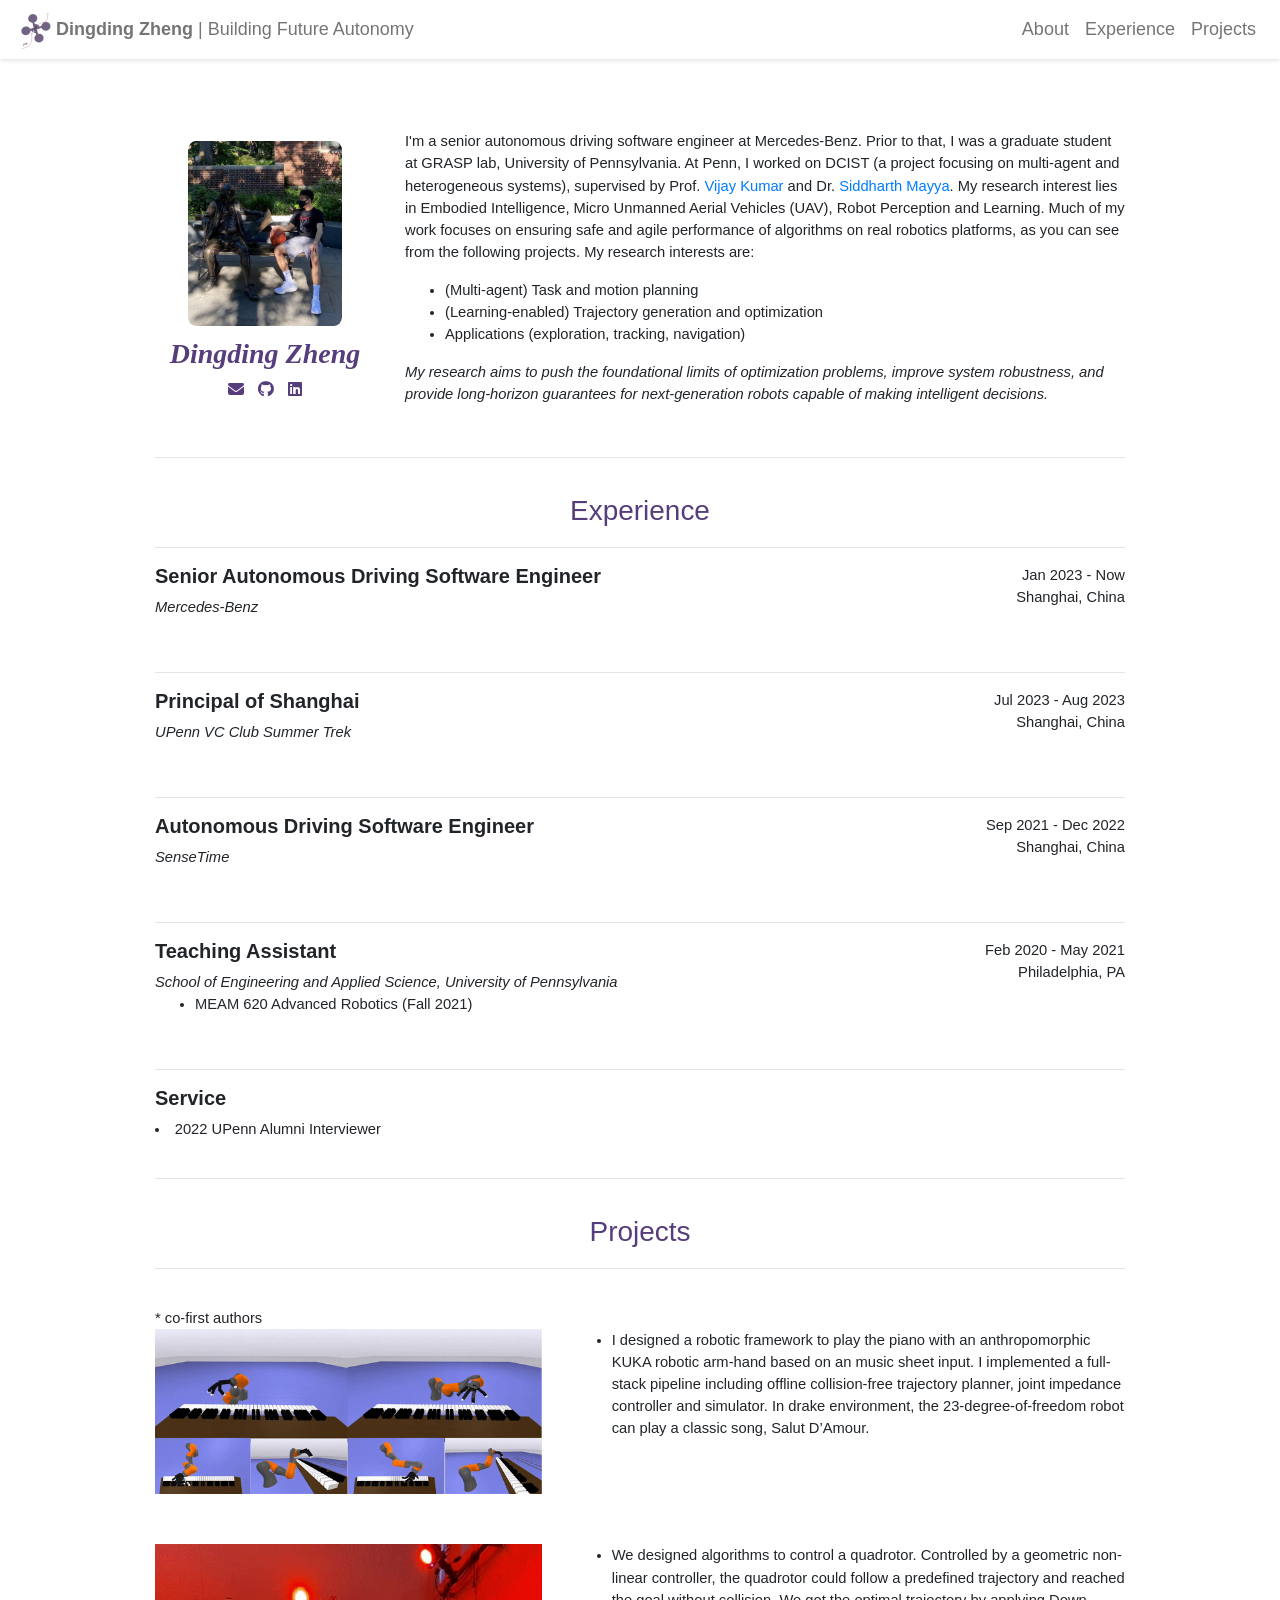
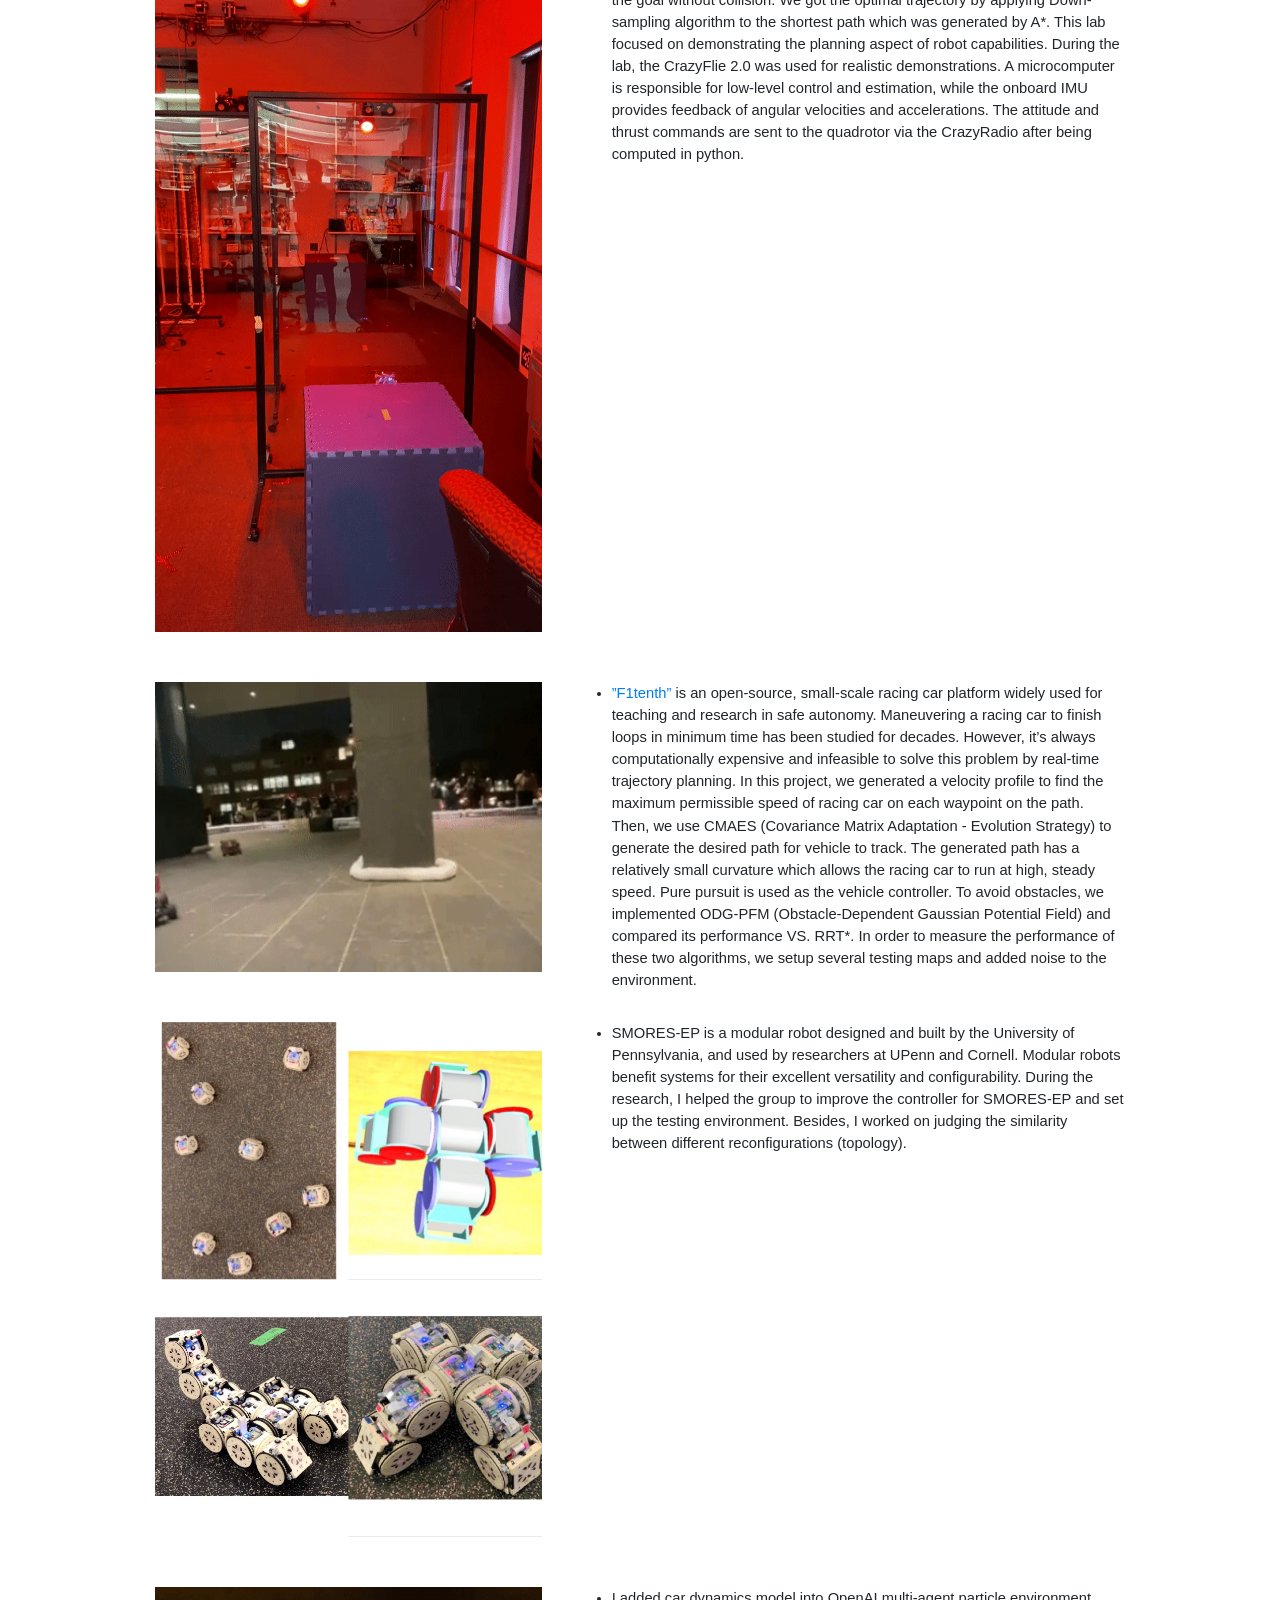
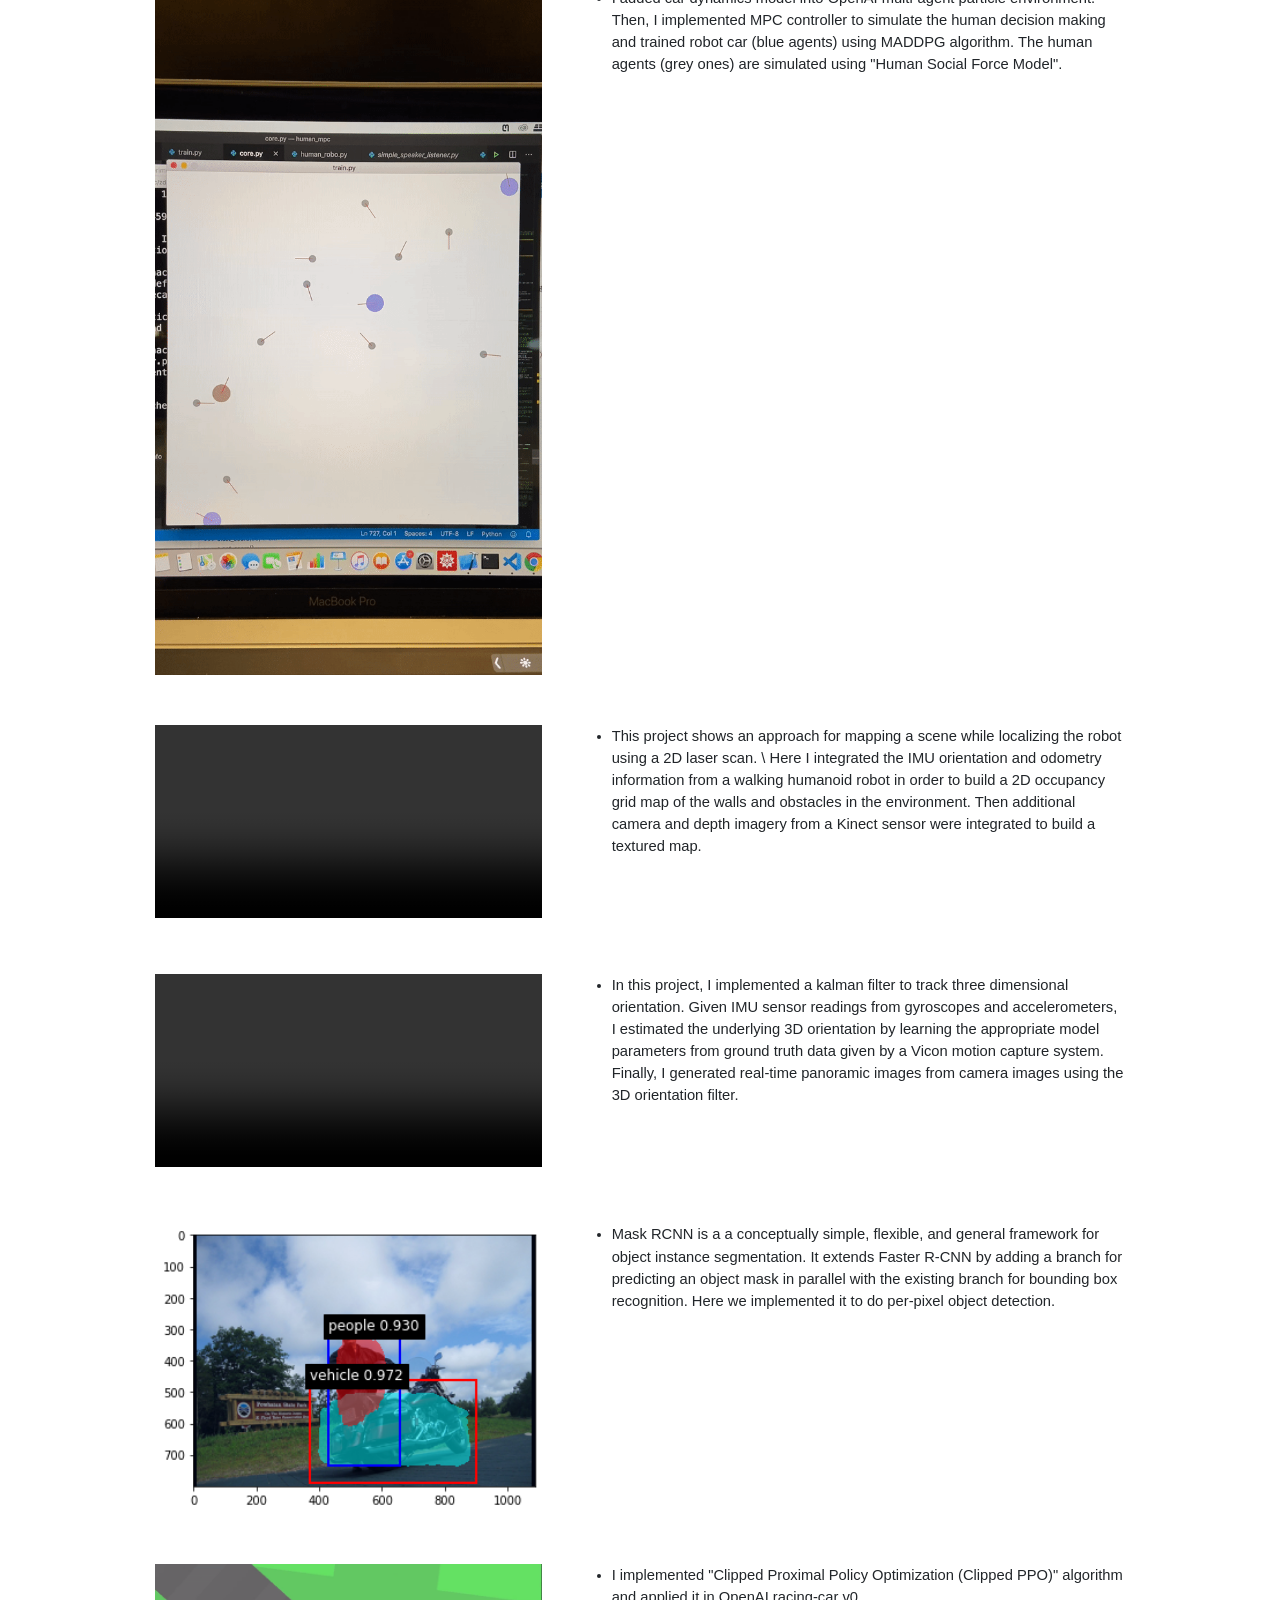
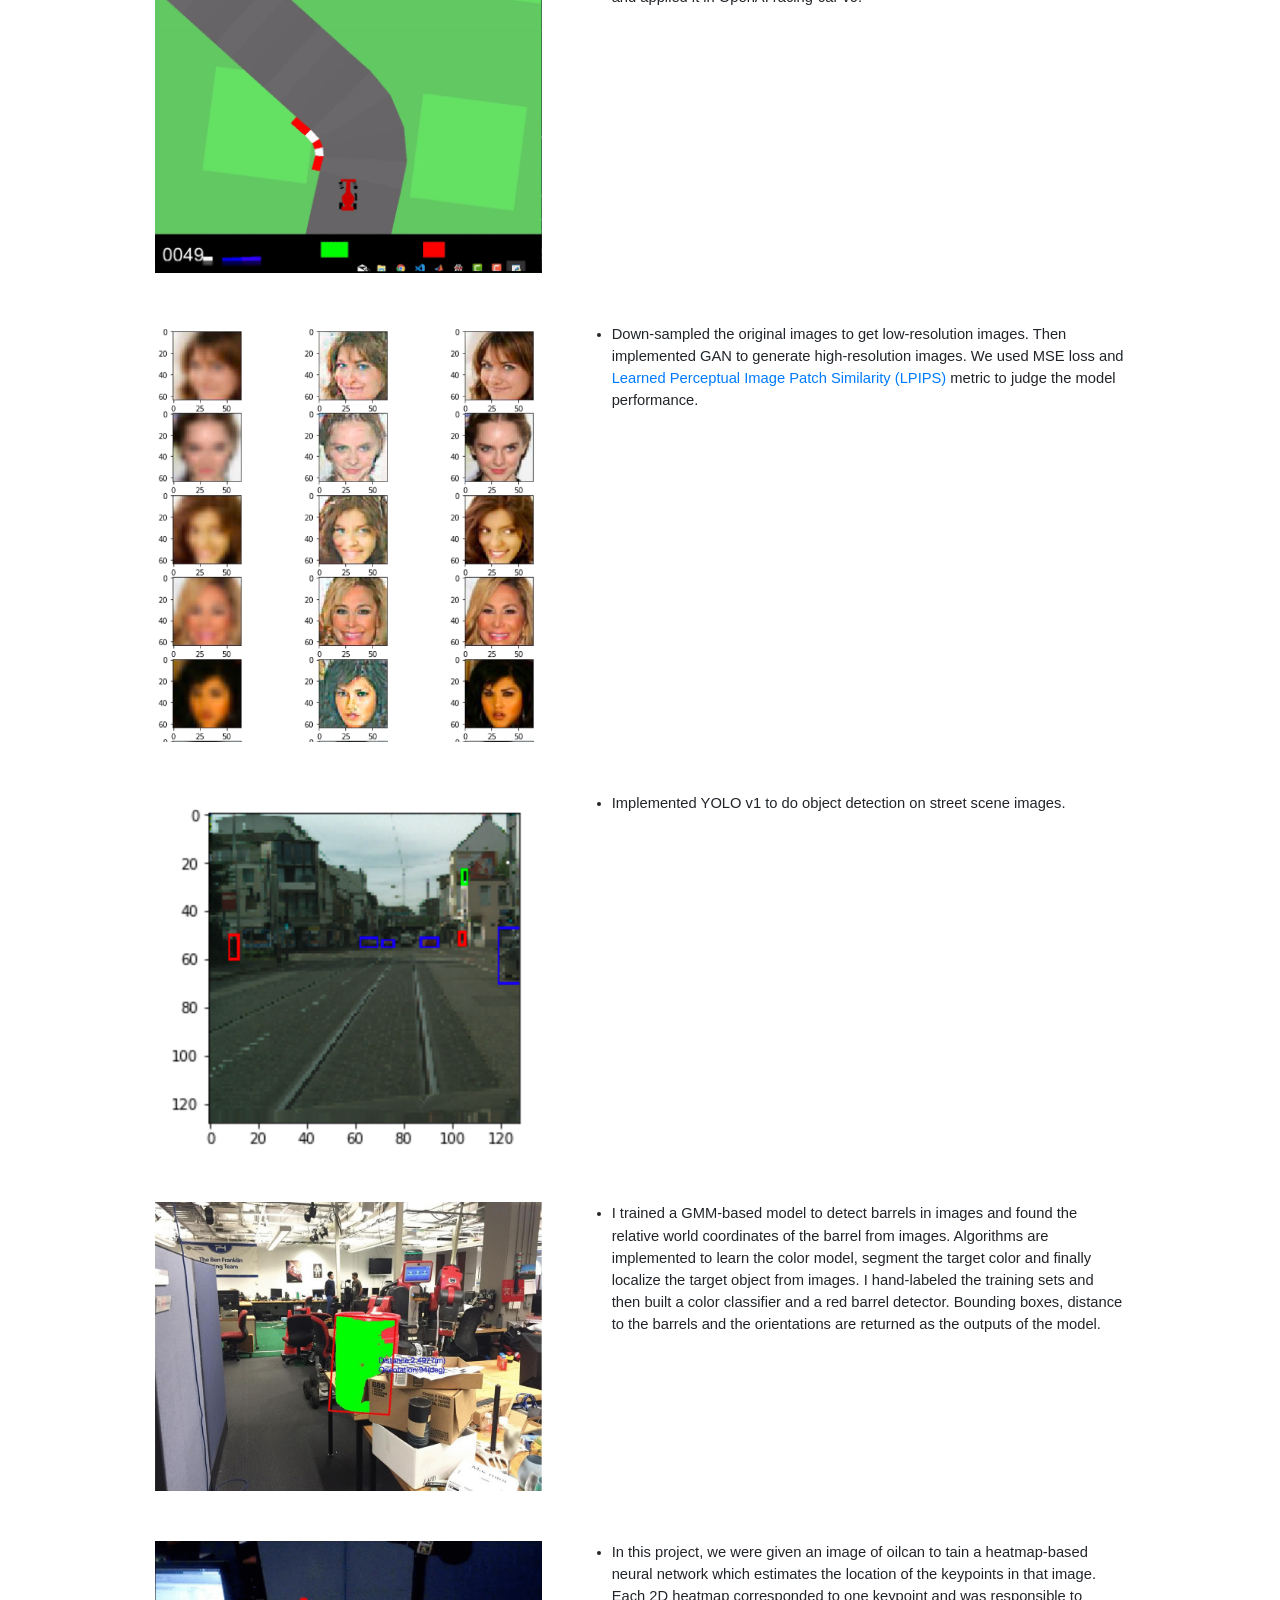
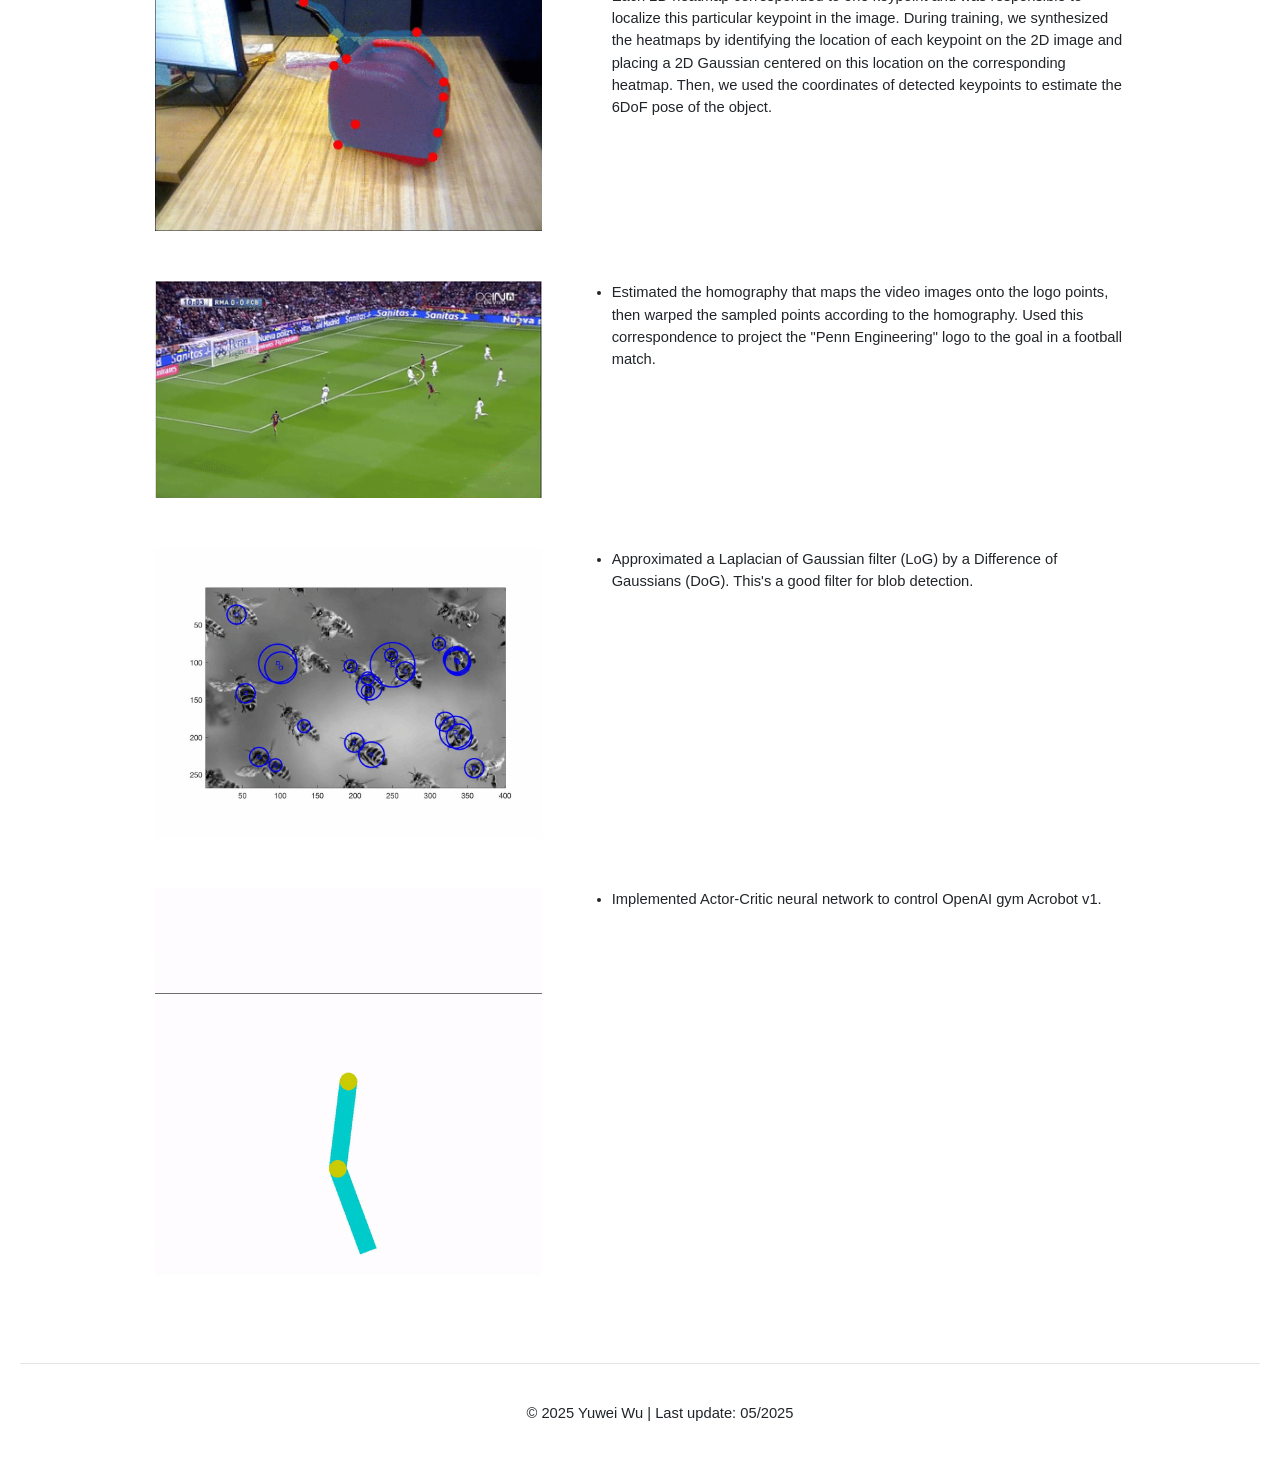
==== index.html @ 2edd68c8 "rm research topics" ====
<!DOCTYPE html>
<html lang="en">
	<meta name="viewport" content="width=device-width, initial-scale=1.0">

    <head>
		<title>Dingding Zheng</title>
		<link rel="icon" href="img/logo.png" type="32x32">
		<link rel="shortcut icon" href="img/logo.png" type="16x16">
	
	    <!-- Required meta tags -->
		<meta charset="utf-8">
		<meta name="viewport" content="width=device-width, initial-scale=1, shrink-to-fit=no">
		<meta http-equiv="x-ua-compatible" content="ie=edge">
			
		<!-- Bootstrap CSS (v4.5.2) -->
		<link rel="stylesheet" href="https://stackpath.bootstrapcdn.com/bootstrap/4.5.2/css/bootstrap.min.css">

		<!-- Google Fonts: Poppins -->
		<link href="https://fonts.googleapis.com/css2?family=Poppins:wght@400;600&display=swap" rel="stylesheet">

		<!-- Font Awesome (latest - version 6.5.0) -->
		<link rel="stylesheet" href="https://cdnjs.cloudflare.com/ajax/libs/font-awesome/6.5.0/css/all.min.css">

				
				
		<link rel="stylesheet" type="text/css" href="style.css">
    </head>



    <body class="body_index">
		<nav class="navbar navbar-expand-xl navbar-custom fixed-top">
			<img class= "Logo"  src = "img/logo.png" type="32x32"/>
			<div class="navbar-brand">
				<strong>Dingding Zheng&nbsp;</strong> | Building Future Autonomy
			  </div>
			<button class="navbar-toggler border" type="button" 
				data-toggle="collapse" data-target="#navbarNavDropdown" 
				aria-controls="navbarNavDropdown" aria-expanded="false" 
				aria-label="Toggle navigation">
				<i class="fas fa-bars" style="color: #757575;"></i>
				<span style="color: #757575;" >Menu</span>
			</button>
			<div class="collapse navbar-collapse" id="navbarNavDropdown">
				<ul class="navbar-nav  ml-auto">
				  <li class="nav-item active"><a class="nav-link" href="">About</a></li>
				  <!-- <li class="nav-item active"><a class="nav-link" href="./publications/">Publications</a></li> -->
				  <li class="nav-item active"><a class="nav-link" href="./experience/">Experience</a></li>
				  <li class="nav-item active"><a class="nav-link" href="./projects/">Projects</a></li>
				  <!-- <li class="nav-item active"><a class="nav-link" href="./contact/">Contact</a></li>	 -->
				  <!-- cv pdf link -->
					<!-- <li class="nav-item active"><a class="nav-link" href="Yuwei_Resume.pdf">CV</a></li>
				
					<li class="nav-item dropdown">
						<a class="nav-link dropdown-toggle" href="#" id="navbarMore" role="button" data-toggle="dropdown" aria-haspopup="true" aria-expanded="false">
						  More
						</a>
						<div class="dropdown-menu dropdown-menu-right" aria-labelledby="navbarMore">
						  <a class="dropdown-item" href="https://im4rob.github.io/" target="_blank">RSS25 Workshop</a>
						</div>
					  </li> -->

				
				</ul>
			</div>
		</nav>
		<br/>
		<br/>
		<br/>
		<br/>
		<section id="Main-Part" style="position: relative; overflow: hidden;">

			  <!-- Background Section -->
			<!-- <div class="background-container">
			</div> -->


			<div class="container custom-container-width">
				<!-- <div class = "row">		
					<div class="col-md-12">
						<h3 class="subtitle">About</h3>	
						<hr class="m-y-2">	
					</div>
				</div> -->

				<div class="row">
					<div class="col-md-3" >
						<div class="content-block centered-profile ">
							<br/>
							<img class="circular--squareP" src="img/zdd.jpeg" alt="Yuwei Wu"/>
							
							<h3 class="yuwei-name">Dingding Zheng</h3>
						  
							<!-- <a class="social-icon" href="https://scholar.google.com/citations?user=H4sNIhwAAAAJ&hl=en" target="_blank"><i class="fas fa-graduation-cap"></i></a>  -->
							<a class="social-icon" href="mailto:zddkj@alumni.upenn.edu"><i class="fas fa-envelope"></i></a> 
							<a class="social-icon" href="https://github.com/zddkjmuner" target="_blank"><i class="fab fa-github"></i></a> 
							<a class="social-icon" href="https://www.linkedin.com/in/dingding-zheng-354a21177/" target="_blank"><i class="fab fa-linkedin"></i></a> 
							<!-- <a class="social-icon" href="https://twitter.com/YuweiWu11" target="_blank"><i class="fab fa-twitter"></i></a> -->
						</div>						  
					
					</div>

					<div class="col-md-9">
						<div class = "content-block">
							<br/>
							<p class = "extra-roles">
								I'm a senior autonomous driving software engineer at Mercedes-Benz. Prior to that, I was a graduate student at GRASP lab, University of Pennsylvania. 
								At Penn, I worked on DCIST (a project focusing on multi-agent and heterogeneous systems), supervised by Prof. <a href="https://www.kumarrobotics.org/">Vijay Kumar</a> and 
								Dr. <a href="https://www.sidmayya.com/"> Siddharth Mayya</a>.
								My research interest lies in Embodied Intelligence, Micro Unmanned Aerial Vehicles (UAV), Robot Perception and Learning.
								Much of my work focuses on ensuring safe and agile performance of algorithms on real robotics platforms, as you can see from the following projects.
							<!-- I'm Yuwei, a fourth-year Ph.D. candidate in Electrical and Systems Engineering at the University of Pennsylvania, 
							in the General Robotics, Automation, Sensing, and Perception (GRASP) Laboratory, 
							under the supervision of Prof.  <a href="https://www.kumarrobotics.org/">Vijay Kumar</a>. 
							My research focuses on motion planning and trajectory optimization for mobile robots, particularly in dynamic, uncertain, and complex real-world environments.
                            I received my B.Eng. degree in Transportation Engineering from Beijing Jiaotong University, China, in 2019, 
							and my M.S.E. degree in Systems Engineering from the University of Pennsylvania in 2022.
							Before my Ph.D., I worked with Prof. <a href = "http://zju-fast.com/fei-gao/">Fei Gao</a> on trajectory optimization for quadrotors. -->
							My research interests are: 

							<ul>
								<li>(Multi-agent) Task and motion planning</li>
								<li>(Learning-enabled) Trajectory generation and optimization</li>
								<li>Applications (exploration, tracking, navigation)</li>
							</ul>
							
							<i>
							My research aims to push the foundational limits of optimization problems, 
							improve system robustness, and provide long-horizon guarantees for next-generation robots
							capable of making intelligent decisions. 
							</i>

						</div>
					</div>
		
				</div>
				<hr>
                

				<!-- <div class="row">
					<div class="col-md-12">

						<h6><strong>Recent News:</strong></h6>

						<ul class="news-list" id="newsList">


							<li>[Jun. 2025] <a href="https://arxiv.org/pdf/2409.11230" >One paper </a>was accepted to <strong>IEEE/RSJ IROS 2025</strong>.
							</li>

							<li>[Jun. 2025] I presented our work titled 
								<em>"Learning Riemannian Polynomials for 3-D Rigid Body Motions"</em> at the 
								<a href="https://tilos.ai/tilos-industry-day-2025/"
								>TILOS 2025 Industry Day</a>
								.
							</li>


							<li>[Apr. 2025] My work has been selected for <strong>Oral Highlights</strong> at the 
								<a href="https://2025.ieee-icra.org/event/icra-2025-doctoral-consortium/">
									IEEE ICRA 2025 Doctoral Consortium. 
								</a>
							</li>


							<li>[Apr. 2025] I gave a talk on 
								<a href="https://x.com/GRASPlab/status/1914395953714659465">
									Flying Robot Swarms
								</a>
								at Roxborough Library, 
								"Fun With Robots"
								program.
							</li>

							<li>[Mar. 2025] Our workshop  
								<a href="https://im4rob.github.io/">Leveraging Implicit Methods for Aerial Autonomy</a>  
								was accepted to RSS 2025.
							</li>

							<li>[Mar. 2025] I gave a talk at the  
								<a href="https://www.ese.upenn.edu/ese-events/phd-colloquium/">ESE Ph.D. Colloquium</a>  
								titled <em>“Real-Time Spatiotemporal Motion Planning for Autonomous Robots.”</em>
							</li>
							
							<li>[Mar. 2025] One paper was accepted to <strong>IEEE RA-L</strong>.</li>
							
							<li>[Jan. 2025] Two papers were accepted to <strong>IEEE ICRA 2025</strong>.</li>


							<!--  2024 -->
							<!-- <li>[Nov. 2024] Presented a demo featured in 
								<a href="https://phl17.com/phl17-news/penn-professor-wins-prestigious-award-for-drone-research/" 
								target="_blank">PHL17 News</a> covering our drone research.</li>

							<li>[Jun. 2024] ROS and Open Robotics featured our open-source work in a 
								<a href="https://x.com/YuweiWu11/status/1802707713815982196" 
								target="_blank">post on X</a>.</li>

							<li>[Sep. 2024] Our <strong>RA-L</strong> paper 
								was presented at <strong>IEEE ICRA@40</strong>.
							</li>

							<li>[Sep. 2024] One paper was accepted to <strong>DARS</strong>
								and <strong>nomiated as DARS best paper award</strong>.
							</li>


							<li>[Jul. 2024] I presented our work titled 
								<em>"Finding Trajectory-Optimal Convex Cover in a Cluttered Environment"</em> at the 
								<a href="https://tilos.ai/events/tilos-industry-day-2024/"
								>TILOS 2024 Industry Day</a>
								.
							</li>
								

							<li>[Jun. 2024] One paper was accepted to <strong>IEEE/RSJ IROS 2024</strong>.</li>
								

							<li>[Apr. 2024] I gave a talk on 
								<span style="font-weight: bold;">
									How robots find their way</span>
								at Roxborough Library, 
								<a href="https://libwww.freelibrary.org/calendar/event/136063">
									"Fun With Robots"
								</a>
								program.
							</li>




							<li>[Jan. 2024] One paper was accepted to <strong>IEEE RA-L</strong>
								and one paper was accepted to <strong>IEEE ICRA 2024</strong>.
							</li>


							<!--  2023 -->
							<!-- <li>[Jun. 2023] I presented our work titled
								<em>"Learning Time-Optimal Minimum Control Trajectory for Quadrotors"</em>
								 at the 
								<a href="https://tilos.ai/events/tilos-retreat-industry-day/?occurrence=2023-07-17"
								>TILOS 2023 Industry Day</a>
								.
							</li>
								

							<li>[Jan. 2023] Passed my qualifying exam and advanced to Ph.D. candidacy.

							</li>

							<li>[Jan. 2023] One paper was accepted to <strong>IEEE ICRA 2023</strong>.
							</li>

							<!--  2022 -->
							<!-- <li>[Sep. 2022] I presented our work at
								<a href="https://engineering.purdue.edu/C-BRIC" 
								target="_blank">CBRIC </a> 2022 Annual Meeting.
							</li>
							
							<span class="toggle-button" onclick="toggleNews()">
								Show more ↓
							</span>
						</ul> -->



				
						<!-- <div class = "row">		
							<div class="col-md-12">
								<h3 class="subtitle">Research Topics</h3>	
								<hr class="m-y-2">	
							</div>

						</div> -->

						<!-- <div class="grid">
							<div class="card">
							<img src="img/1.png" alt="Trajectory Planning for Differentially-Flat Robots">
							<span class="caption">Trajectory Planning</span>
							</div>

							<div class="card">
							<img src="img/2.png" alt="Free Space Approximation">
							<span class="caption">Free Space Approximation</span>
							</div>

							<div class="card">
							<img src="img/3.png" alt="Resilience in Multi-robot Coordination">
							<span class="caption">Multi-robot Coordination</span>
							</div>
							Add more cards following the same pattern
						</div> -->



						<script>
							const MAX_VISIBLE = 8;
							const list = document.getElementById('newsList');
							const items = list.getElementsByTagName('li');
							const toggleBtn = document.querySelector('.toggle-button');
							let expanded = false;
						
							function toggleNews() {
							expanded = !expanded;
							for (let i = MAX_VISIBLE; i < items.length; i++) {
								items[i].style.display = expanded ? 'list-item' : 'none';
							}
							toggleBtn.textContent = expanded ? 'Show less ↑' : 'Show more ↓';
							}
						
							// Hide items beyond MAX_VISIBLE initially
							window.onload = () => {
							for (let i = MAX_VISIBLE; i < items.length; i++) {
								items[i].style.display = 'none';
							}
							};
						</script>
											
					</div>
			    </div>
			</div>
		</section>

		<section id="Main-Part">

			<div id="bodyContent1"></div>
			<script>
				// Load body-content.html into the div

				fetch("experience/content.html")
				.then(response => response.text())
				.then(data => {
					document.getElementById("bodyContent1").innerHTML = data;
				})
				.catch(error => console.log("Error loading the content: ", error));
			</script>


			<div id="bodyContent2"></div>
			<script>
				// Load body-content.html into the div

				fetch("projects/content.html")
				.then(response => response.text())
				.then(data => {
					document.getElementById("bodyContent2").innerHTML = data;
				})
				.catch(error => console.log("Error loading the content: ", error));
			</script>



			<!-- <div id="bodyContent3"></div>
			<script>
				// Load body-content.html into the div

				fetch("contact/content.html")
				.then(response => response.text())
				.then(data => {
					document.getElementById("bodyContent3").innerHTML = data;
				})
				.catch(error => console.log("Error loading the content: ", error));
			</script> -->


		</section>
	



		<br/>
		<hr>
		<div>
			<br/>
			<ul class="copyright",style="text-align:center;" >
				&copy; 2025 Yuwei Wu | Last update: 05/2025
			</ul>
		</div>

		<!-- jQuery (slim version for Bootstrap 4) -->
		<script src="https://code.jquery.com/jquery-3.5.1.slim.min.js"></script>

		<!-- Popper.js (needed for dropdowns/tooltips in Bootstrap 4) -->
		<script src="https://cdn.jsdelivr.net/npm/popper.js@1.16.0/dist/umd/popper.min.js"
				integrity="sha384-Q6E9RHvbIyZFJoft+2mJbHaEWldlvI9IOYy5n3zV9zzTtmI3UksdQRVvoxMfooAo"
				crossorigin="anonymous"></script>

		<!-- Bootstrap JS Bundle -->
		<script src="https://cdn.jsdelivr.net/npm/bootstrap@4.5.2/dist/js/bootstrap.bundle.min.js"></script>

	</body>

</html>
---- style.css ----
body{
		font-family: Arial, serif, sans-serif;
		font-weight: 200;
		font-size: 92%;
		position: relative;
	}

	.body_index {
		background-color: #ffffff;
	}
	.body_style {
		background-color:#ffffff;
	}
	.subtitle{
		color: #563D7C;
		font-family:  'Lato', sans-serif;
		text-align:center;
		font-weight: 360;
		margin-bottom: 2%;
		margin-top: 2%;
		font-size:190%;
	}

	strong {
		font-weight: bold;
	}

	
	.content-block{		    
		margin-bottom: 5%;		
	
	}
	.Logo {
		width: 40px;
		height: 40px;
		float: right;
		margin: 0;
		background-color: transparent; /* ensures no background is added */
		box-shadow: none;              /* removes any shadow if applied */
	}
	#Main-Part{
		margin:0;
	}
	.extra-roles{
		font-size:100%
	
	}
	.sub-skills{
		margin: 0;
	
	}
	
	.yuwei-name{
		font-family: "Times New Roman", Times, serif;
		font-weight: bold;
		color:#563D7C;
		font-style:italic;
	}



	.papers{
		font-family: Arial, cursive,sans-serif;
	}

	.paper_title{
		font-family: Arial, cursive,sans-serif;
		font-weight: bold;
	}		
	.container.custom-container-width {
		max-width: 1000px; 
	}

	.time-place{
		text-align: right;
	}
	.circular--squareP {
		width: 70%;
		height: auto;
		border-radius: 5%;
		max-width: 200px;  /* Optional: limits size on large screens */
		display: block;
		margin: 5% auto; /* Centers the image */

	  }
	  

	.circular--img {
		width: auto;  /* Maintain original width */
		height: auto; /* Maintain original height */
		max-width: 100%; /* Prevent overflow */
		display: block; /* Removes extra spacing */
	}

	
	.fa_custom {
			color: #FFD700;
	}	

	.progress{
		width: 30%;
		float:right;
	}
	.skills{margin:10%;}
	.copyright {text-align: center;}


	.social-icon {
		font-size: 16px;      /* Adjust size here */
		margin: 0 5px;        /* Spacing between icons */
		color: #563D7C;       /* Default icon color */
		text-decoration: none;
		transition: color 0.3s;
	  }
	
	.social-icon:hover {
	    color: #563D7C;       /* Color on hover */
	}



	.centered-profile {
		text-align: center;
		margin: 0 auto; /* Centers the profile section */
		max-width: 300px; /* Optional: limits the width of the profile section */
	}
	  

	/* News Section Styles */
	.soft-border {
		border-radius:5%;    /* Adjust to your preferred curve */
		overflow: hidden;
		box-shadow: 0 4px 12px rgba(0, 0, 0, 0.15);  /* Optional: adds soft shadow */
		transition: transform 0.3s ease;
	  }
	
	  .soft-border:hover {
		transform: scale(1.03);   /* Slight zoom on hover (optional) */
	  }
	
	  .news-section {
		max-width: 600px;
		margin: auto;
		font-family: Arial, sans-serif;
		font-size: 14px;
	  }
	  
	  .news-section h3 {
		font-weight: 600;
		margin-bottom: 8px;
		font-size: 16px;
	  }
	  
	  .news-list {
		list-style: disc;
		padding-left: 16px;
		margin: 0;
	  }
	  
	  .news-list li {
		margin-bottom: 4px;
		line-height: 1.4;
	  }
	  
	  .news-list a {
		color: #007bff;
		text-decoration: none;
	  }
	  
	  .news-list a:hover {
		text-decoration: underline;
	  }
	  
	  .toggle-button {
		margin-top: 6px;
		display: inline-block;
		cursor: pointer;
		color: #007bff;
		font-weight: 600;
		font-size: 13px;
	  }
	  
	  .toggle-button:hover {
		text-decoration: underline;
	  }
	  
	/* Background container */
	.background-container {
		position: relative;
		width: 100%;
		height: 600px;
		background: url('img/background.jpg') no-repeat center center/cover;
		background-size: cover;
		overflow: hidden;
	}
	
	/* Gradient overlay */
	.background-container::after {
		content: '';
		position: absolute;
		top: 0;
		left: 0;
		width: 100%;
		height: 100%; /* <- THIS was missing */
		background: linear-gradient(to bottom, rgba(255,255,255,0) 50%, rgba(255,255,255,1) 100%);
		z-index: 1;
		pointer-events: none; /* Optional: lets clicks pass through */
	}
	/* Custom Navbar Styles */
	.navbar-custom {
		background-color: #fff;
		border: none;
		box-shadow: 0 2px 4px rgba(0, 0, 0, 0.1);
		font-family: 'Lato', sans-serif;
		font-weight: 360;
		font-size: 18px;
	}
	
	/* Navbar links and branding */
	.navbar-custom a,
	.navbar-custom .nav-link,
	.navbar-custom .navbar-brand {
		color: #757575;
	}

	/* Emphasize name part of the brand */
	.name-bold {
		font-weight: 600;
	}
	.navbar-brand {
		flex-shrink: 1;
		min-width: 0;
	  }

		/* Show by default */
	.navbar-brand {
		display: flex;
		align-items: center;
		font-size: 18px;
		white-space: nowrap; /* prevent wrapping */
	}
	
	/* Hide the text when screen is too narrow (or zoomed in) */
	@media (max-width: 800px) {
		.navbar-brand {
		display: none;
		}

	}

	/* Hide the text when screen is too narrow (or zoomed in) */
	@media (max-width: 700px) {
		.circular--squareP {
			width: 50%;
			max-width: 300px;
		}
	}


	.video-wrapper {
		position: relative;
		width: 100%;
		padding-bottom: 75%; /* 4:3 aspect ratio */
		height: 0;
		overflow: hidden;
		border-radius: 0px;
	}
	  
	.video-wrapper iframe {
		position: absolute;
		top: 0;
		left: 0;
		width: 100%;
		height: 100%;
		border: none;
	}

	.grid {
	display: grid;
	grid-template-columns: repeat(auto-fit, minmax(280px, 1fr));
	gap: 20px;
	}
body {
  font-family: Arial, sans-serif;
  padding: 20px;
  background-color: #f9f9f9;
  margin: 0;
}

/* Center the entire grid container */
.grid {
  display: grid;
  grid-template-columns: repeat(auto-fit, minmax(280px, 1fr));
  gap: 20px;
  max-width: 1200px;     /* optional: controls how wide the content can stretch */
  margin: 0 auto;        /* centers the grid horizontally */
  justify-items: center; /* ensures each card is centered in its cell */
}

.card {
  background: white;
  border: 1px solid #ddd;
  border-radius: 10px;
  overflow: hidden;
  box-shadow: 0 4px 8px rgba(0,0,0,0.05);
  transition: transform 0.2s;
  padding: 10px;
  width: 100%;           /* ensures it fits inside grid cell */
  max-width: 300px;      /* optional: sets max width of each card */
  text-align:center;
}

.card:hover {
  transform: scale(1.02);
}

.card img {
  width: 100%;
  height: auto;
  display: block;
}

.caption {
  padding: 10px;
  font-weight: bold;
  color: #800000;
  text-align: center;
}
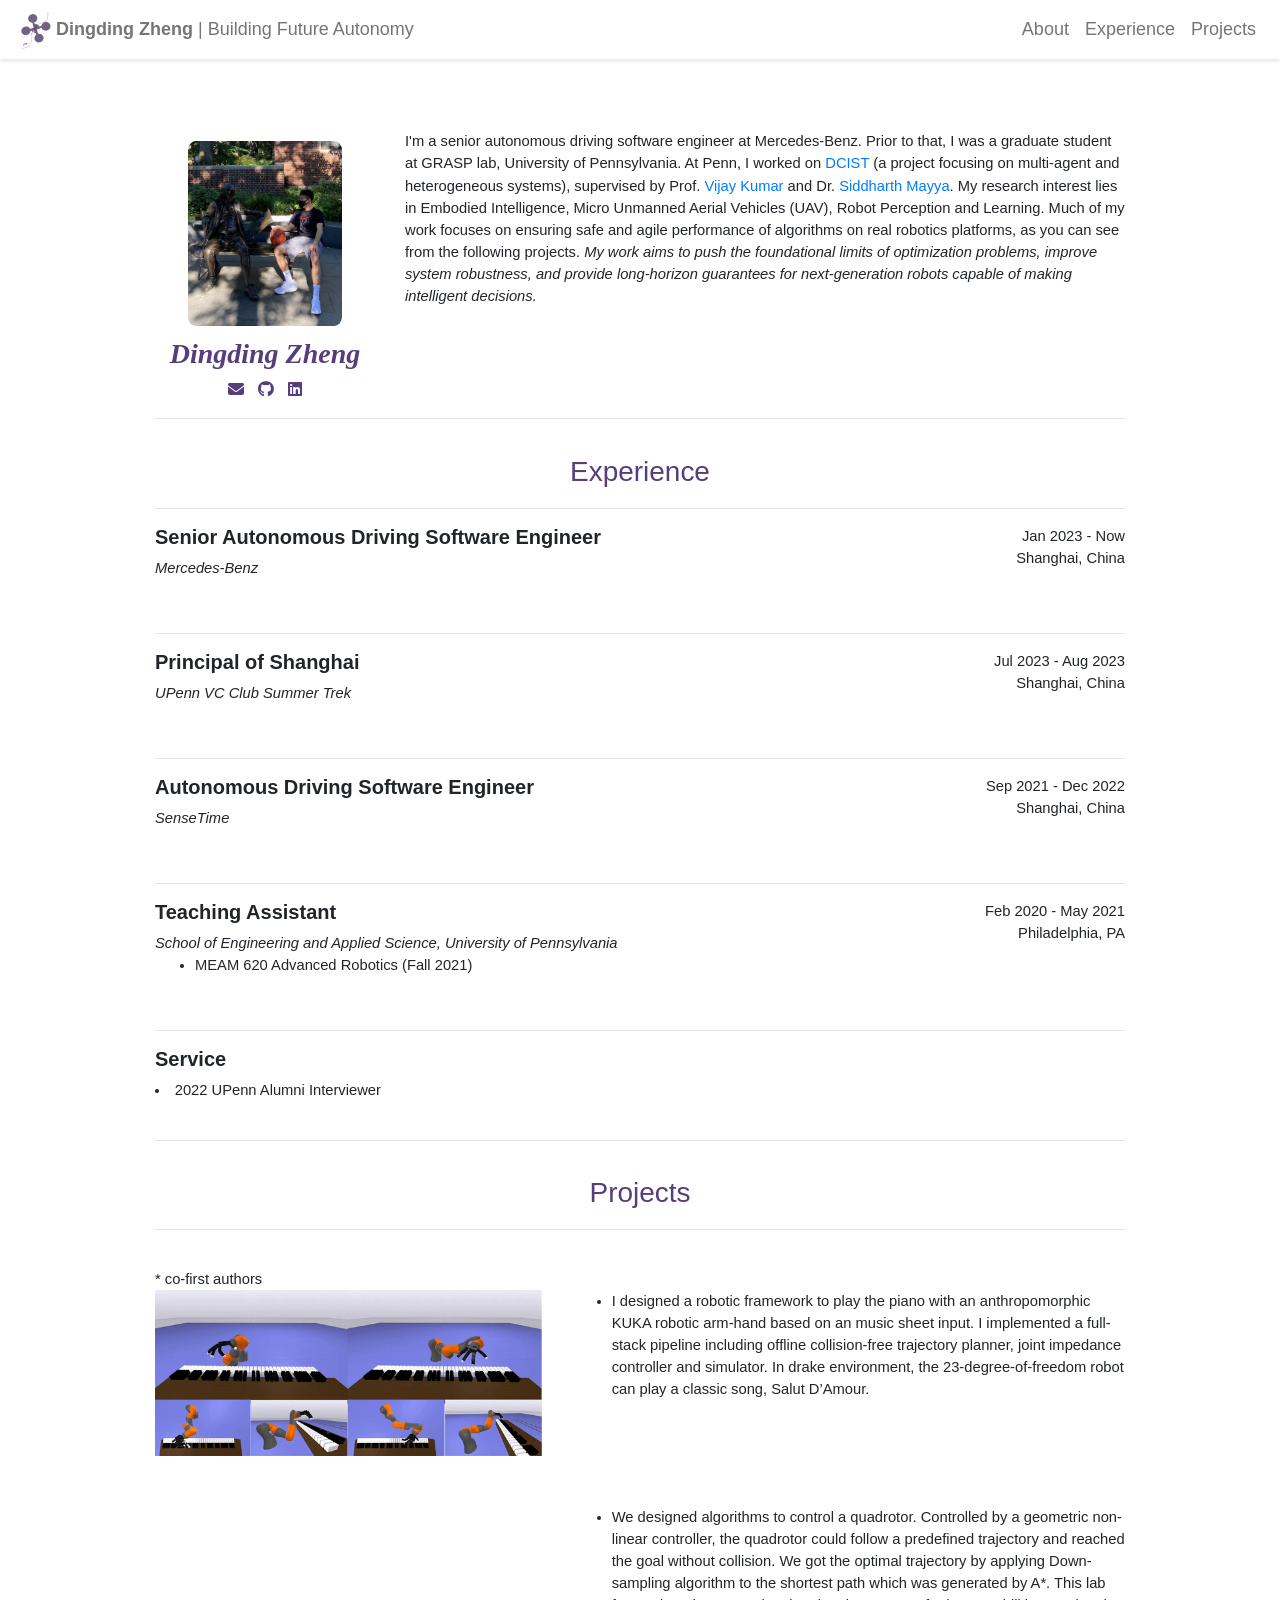
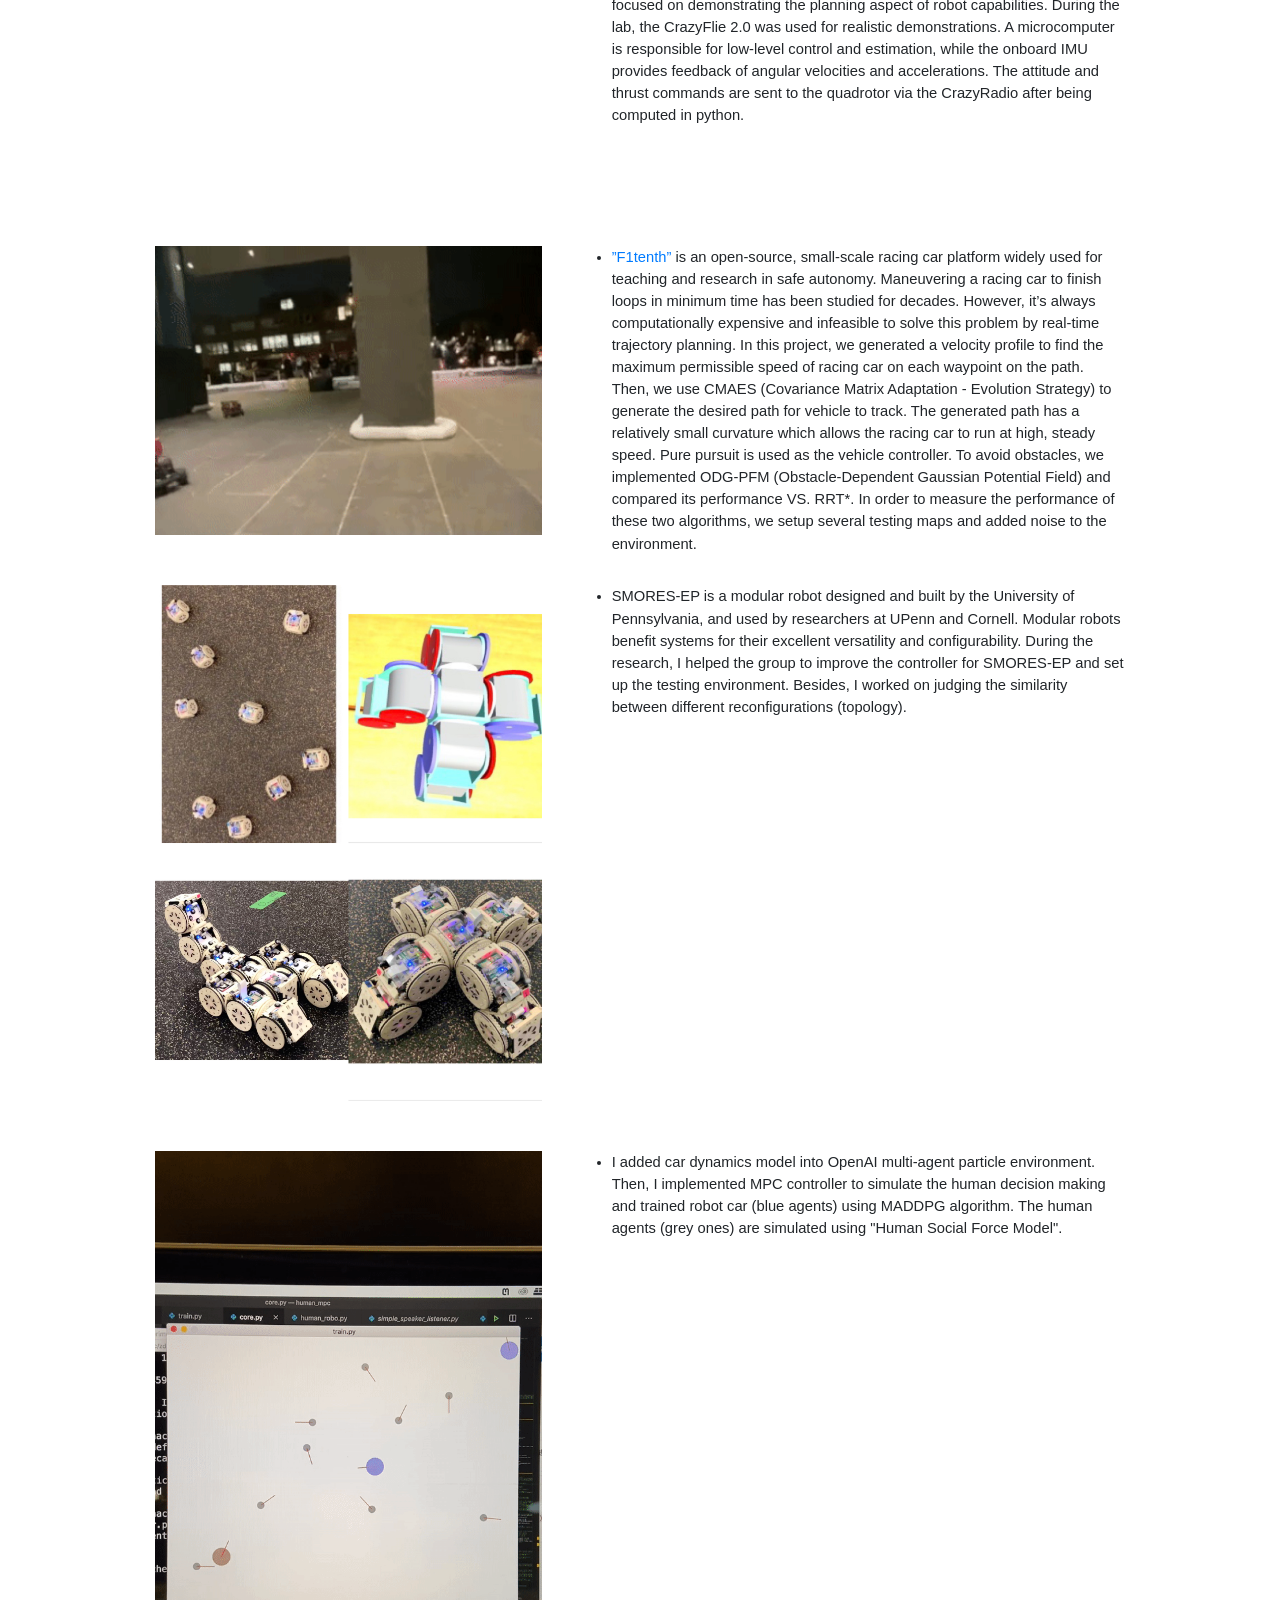
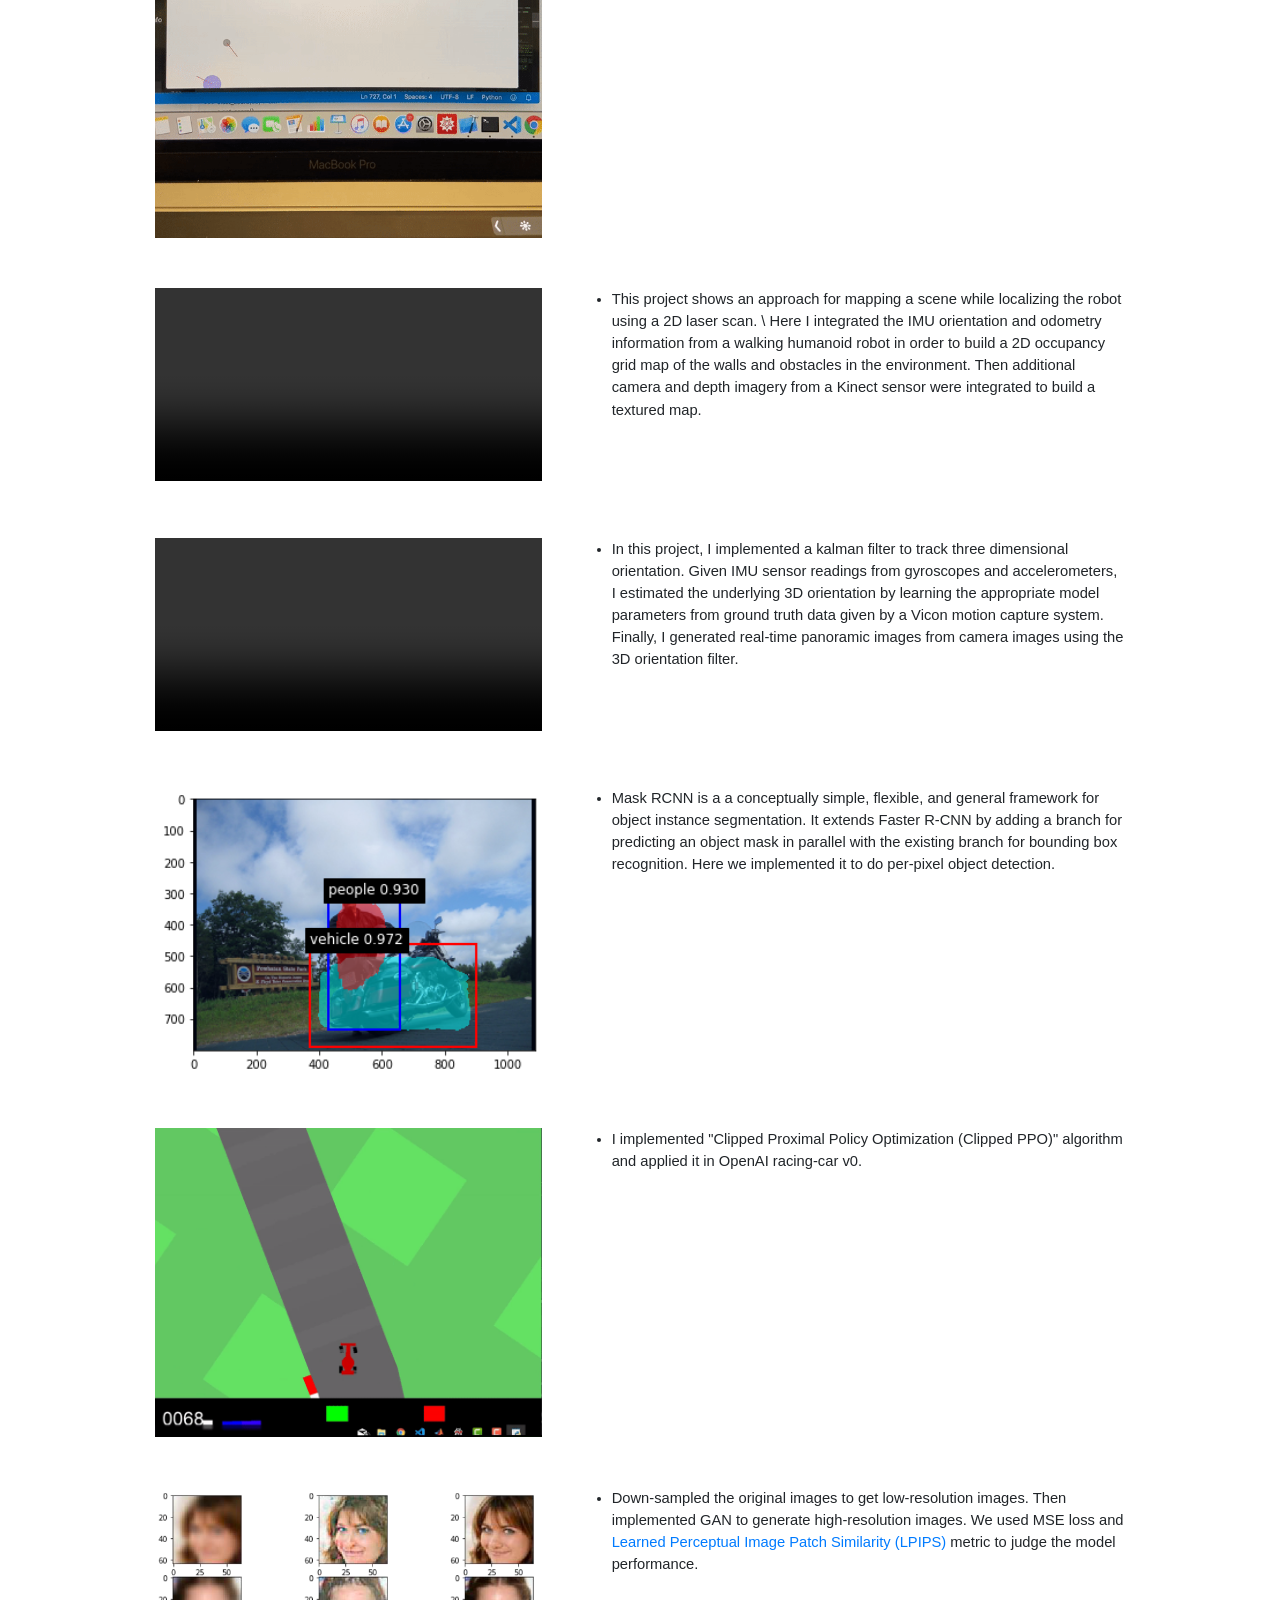
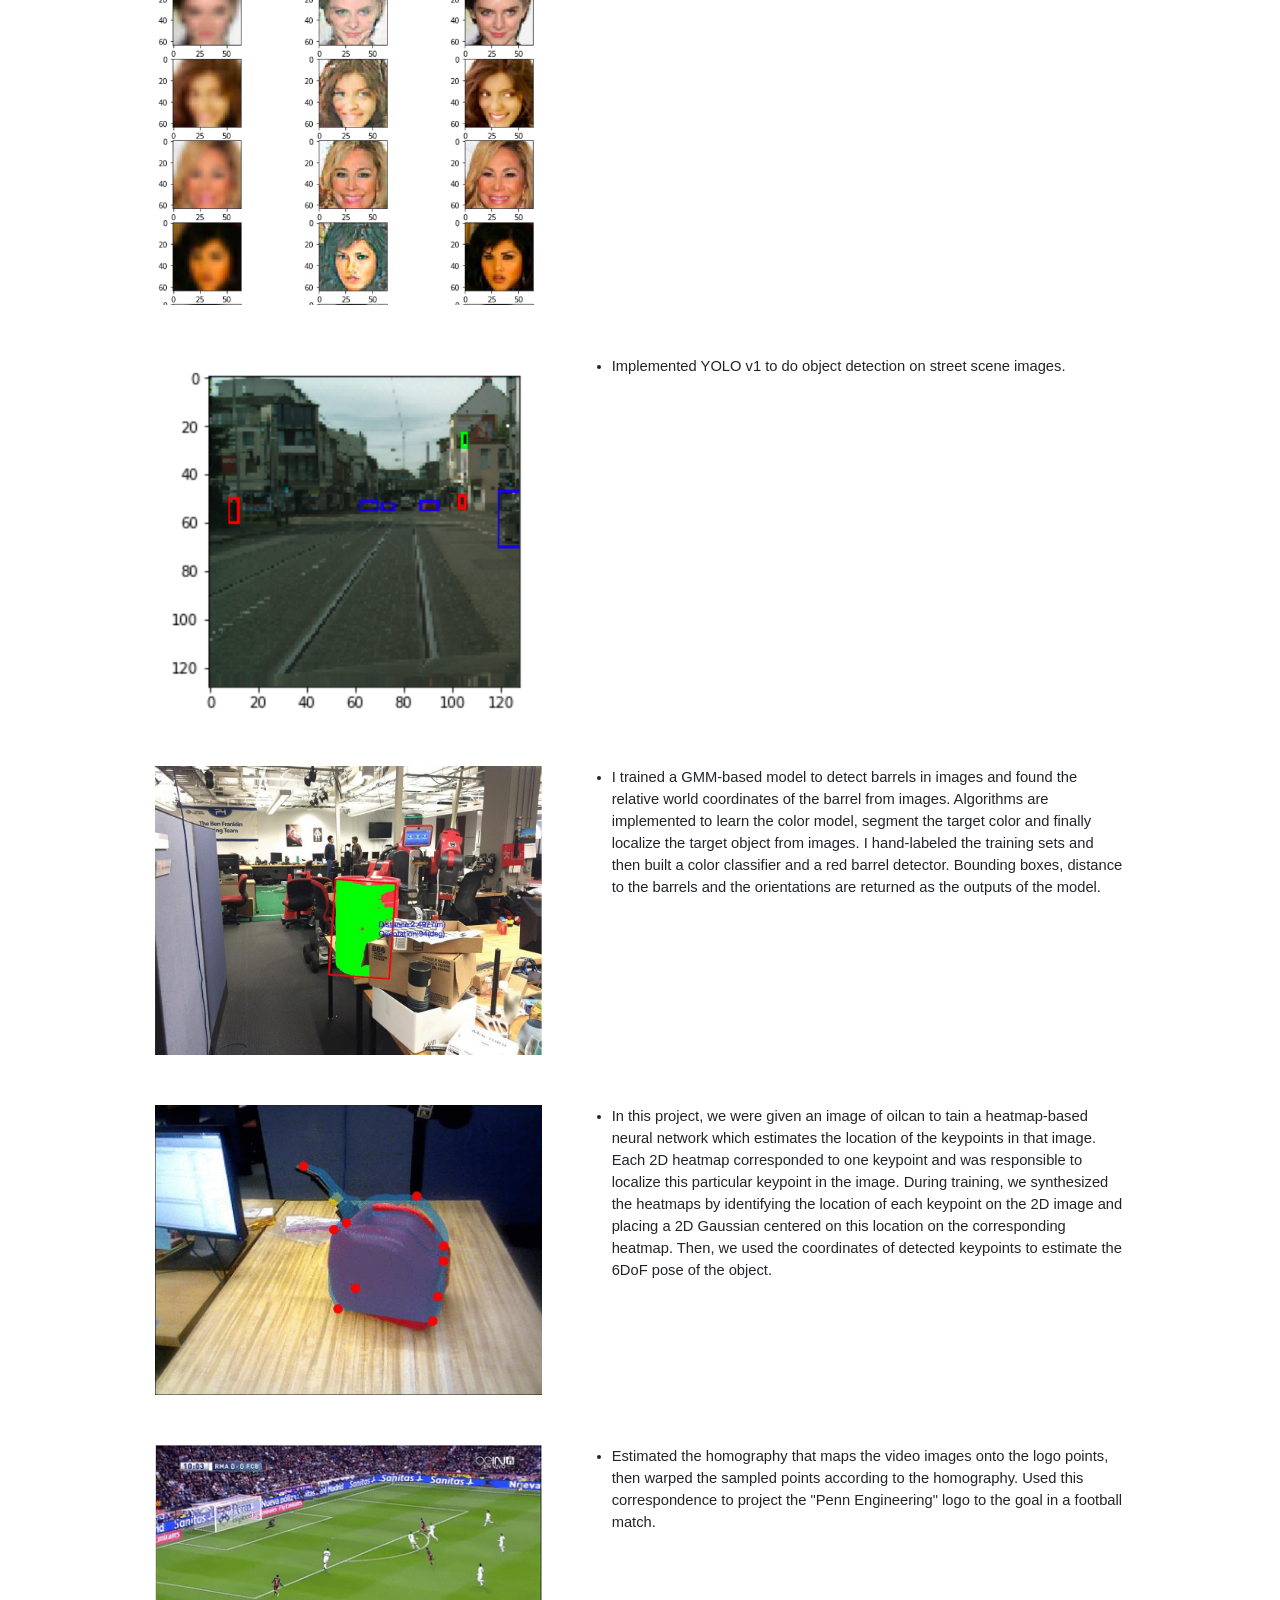
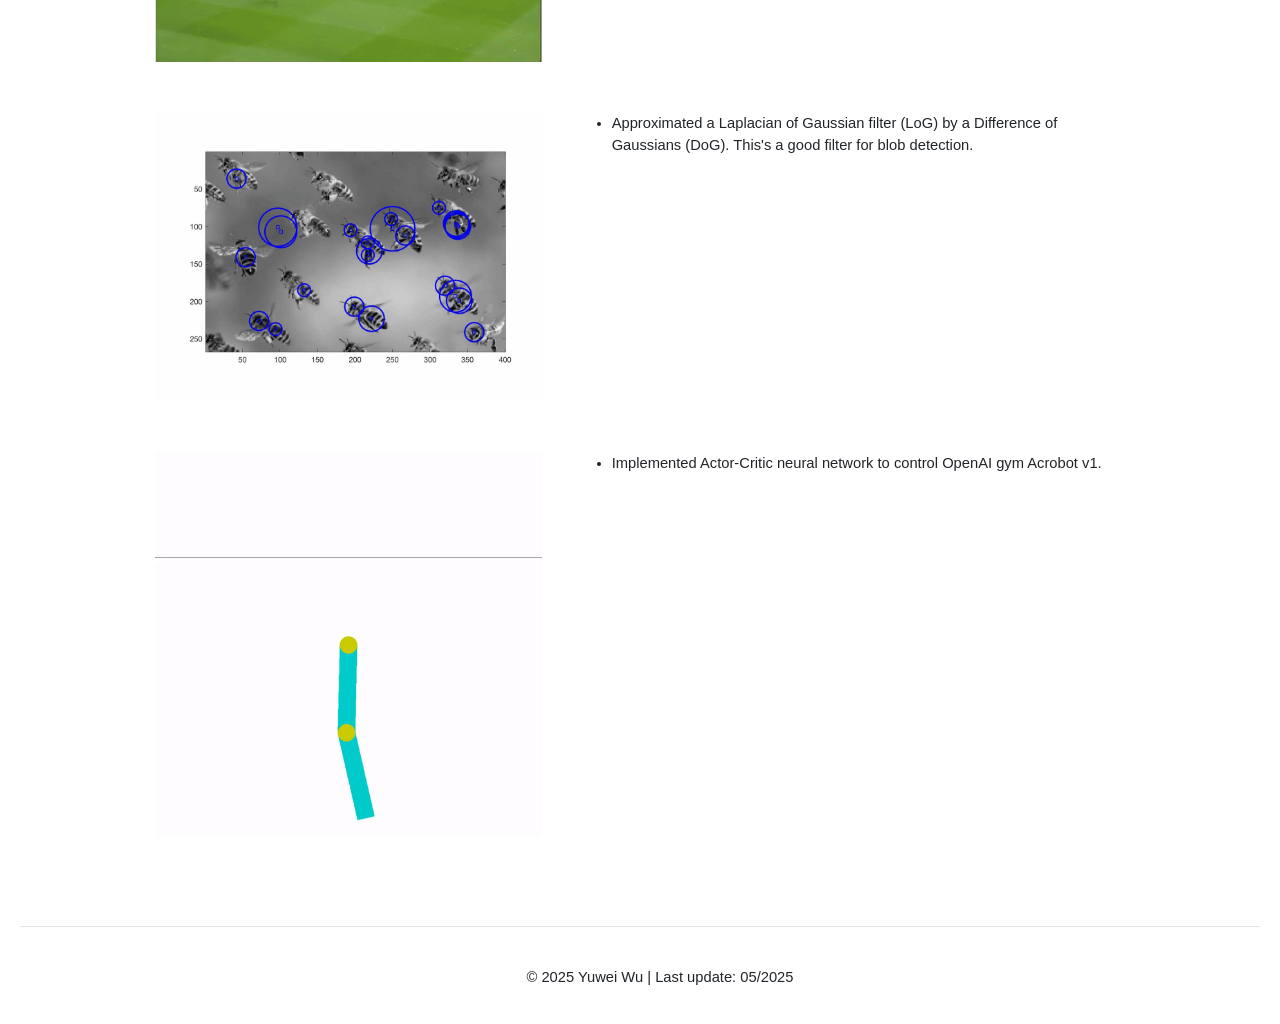
==== commit 91eaf651: "change bio" ====
--- a/index.html
+++ b/index.html
@@ -105,7 +105,7 @@
 							<br/>
 							<p class = "extra-roles">
 								I'm a senior autonomous driving software engineer at Mercedes-Benz. Prior to that, I was a graduate student at GRASP lab, University of Pennsylvania. 
-								At Penn, I worked on DCIST (a project focusing on multi-agent and heterogeneous systems), supervised by Prof. <a href="https://www.kumarrobotics.org/">Vijay Kumar</a> and 
+								At Penn, I worked on <a href="https://www.dcist-cra.org/">DCIST</a> (a project focusing on multi-agent and heterogeneous systems), supervised by Prof. <a href="https://www.kumarrobotics.org/">Vijay Kumar</a> and 
 								Dr. <a href="https://www.sidmayya.com/"> Siddharth Mayya</a>.
 								My research interest lies in Embodied Intelligence, Micro Unmanned Aerial Vehicles (UAV), Robot Perception and Learning.
 								Much of my work focuses on ensuring safe and agile performance of algorithms on real robotics platforms, as you can see from the following projects.
@@ -116,16 +116,16 @@
                             I received my B.Eng. degree in Transportation Engineering from Beijing Jiaotong University, China, in 2019, 
 							and my M.S.E. degree in Systems Engineering from the University of Pennsylvania in 2022.
 							Before my Ph.D., I worked with Prof. <a href = "http://zju-fast.com/fei-gao/">Fei Gao</a> on trajectory optimization for quadrotors. -->
-							My research interests are: 
-
-							<ul>
+							<!-- My research interests are:  -->
+
+							<!-- <ul>
 								<li>(Multi-agent) Task and motion planning</li>
 								<li>(Learning-enabled) Trajectory generation and optimization</li>
 								<li>Applications (exploration, tracking, navigation)</li>
-							</ul>
+							</ul> -->
 							
 							<i>
-							My research aims to push the foundational limits of optimization problems, 
+							My work aims to push the foundational limits of optimization problems, 
 							improve system robustness, and provide long-horizon guarantees for next-generation robots
 							capable of making intelligent decisions. 
 							</i>
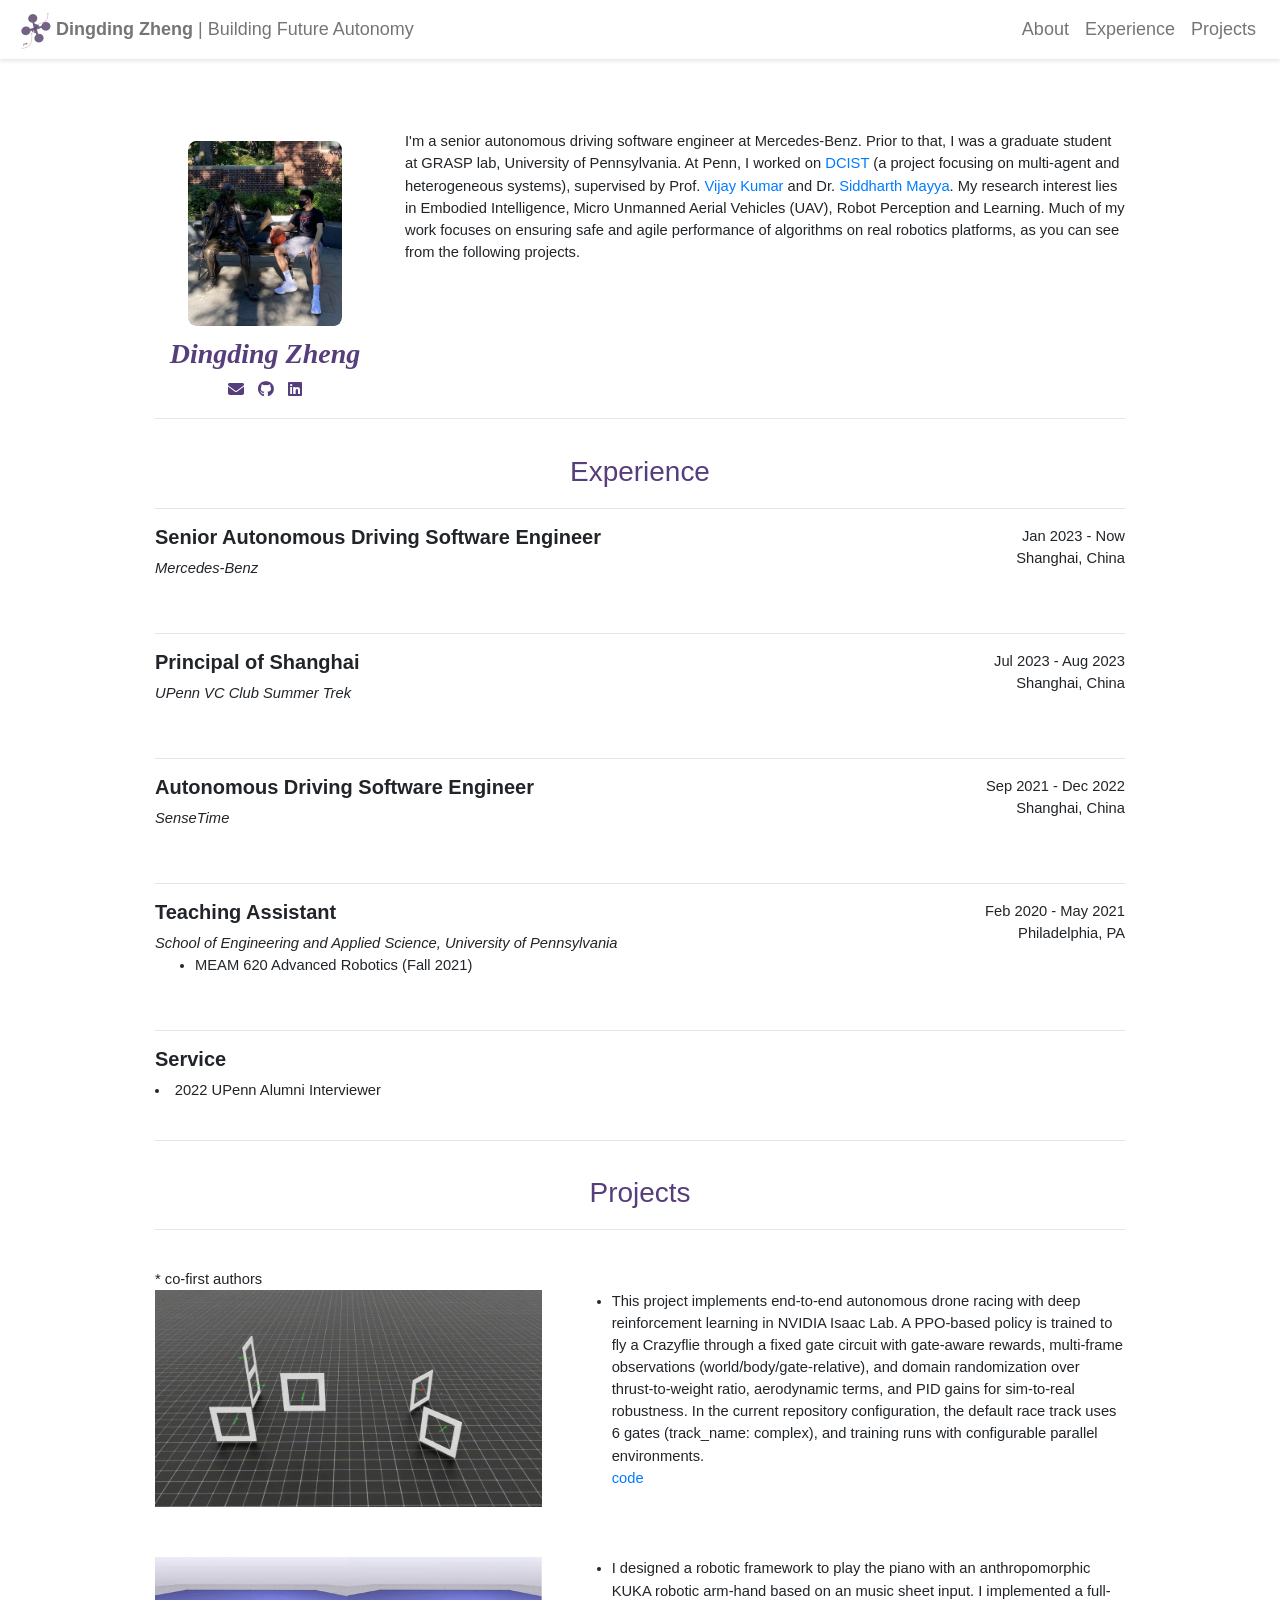
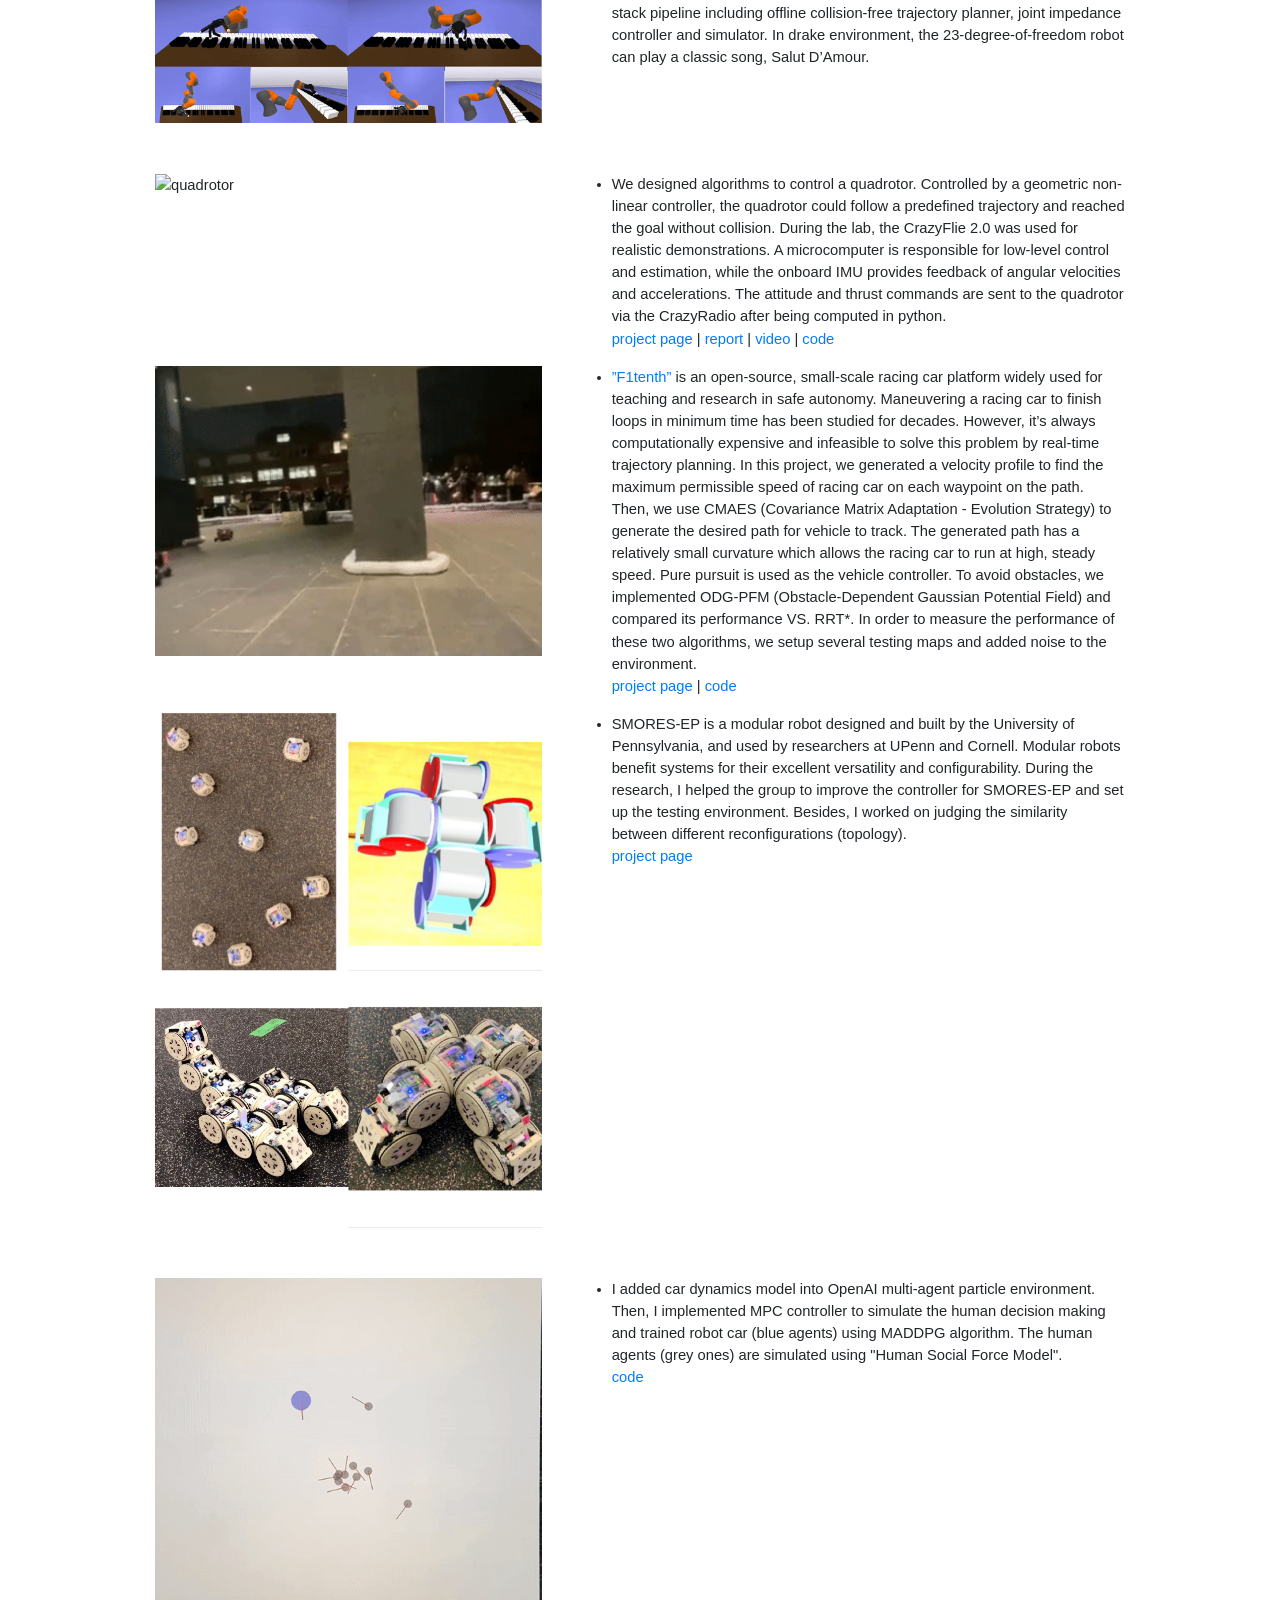
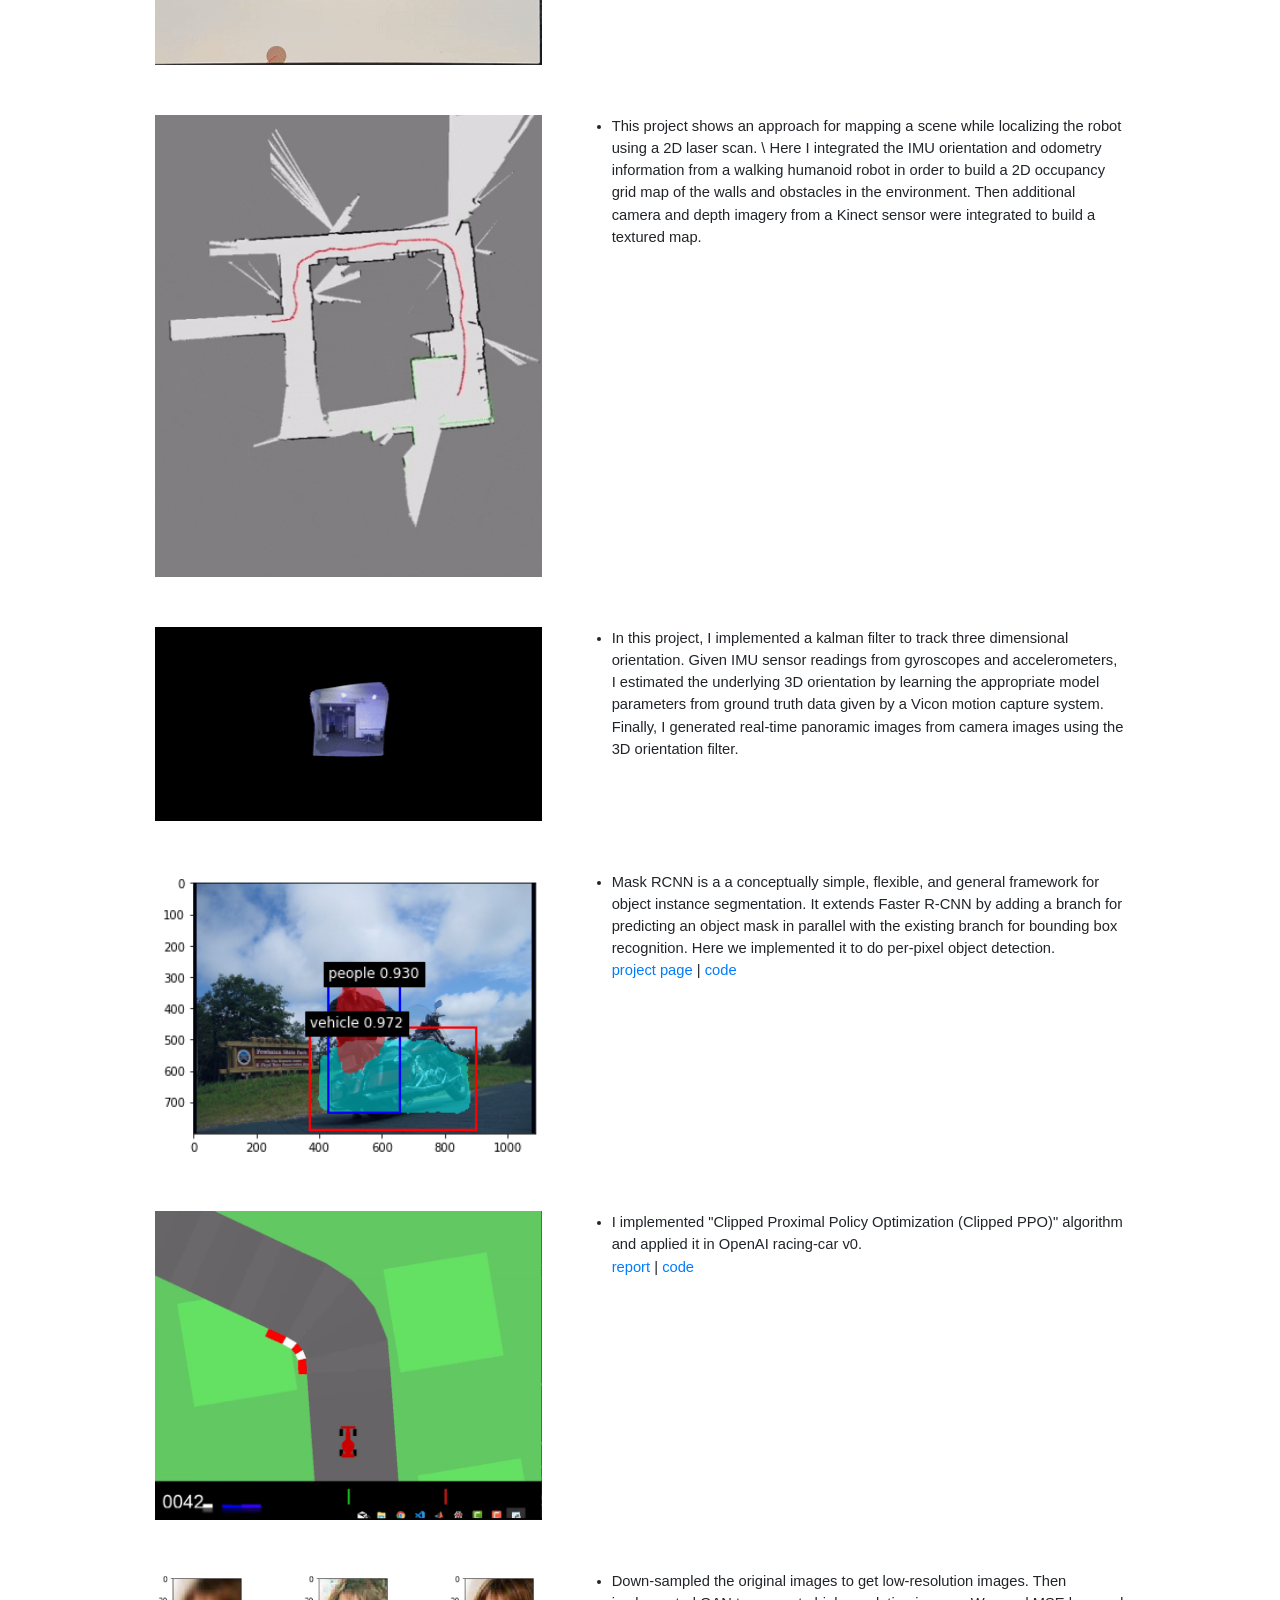
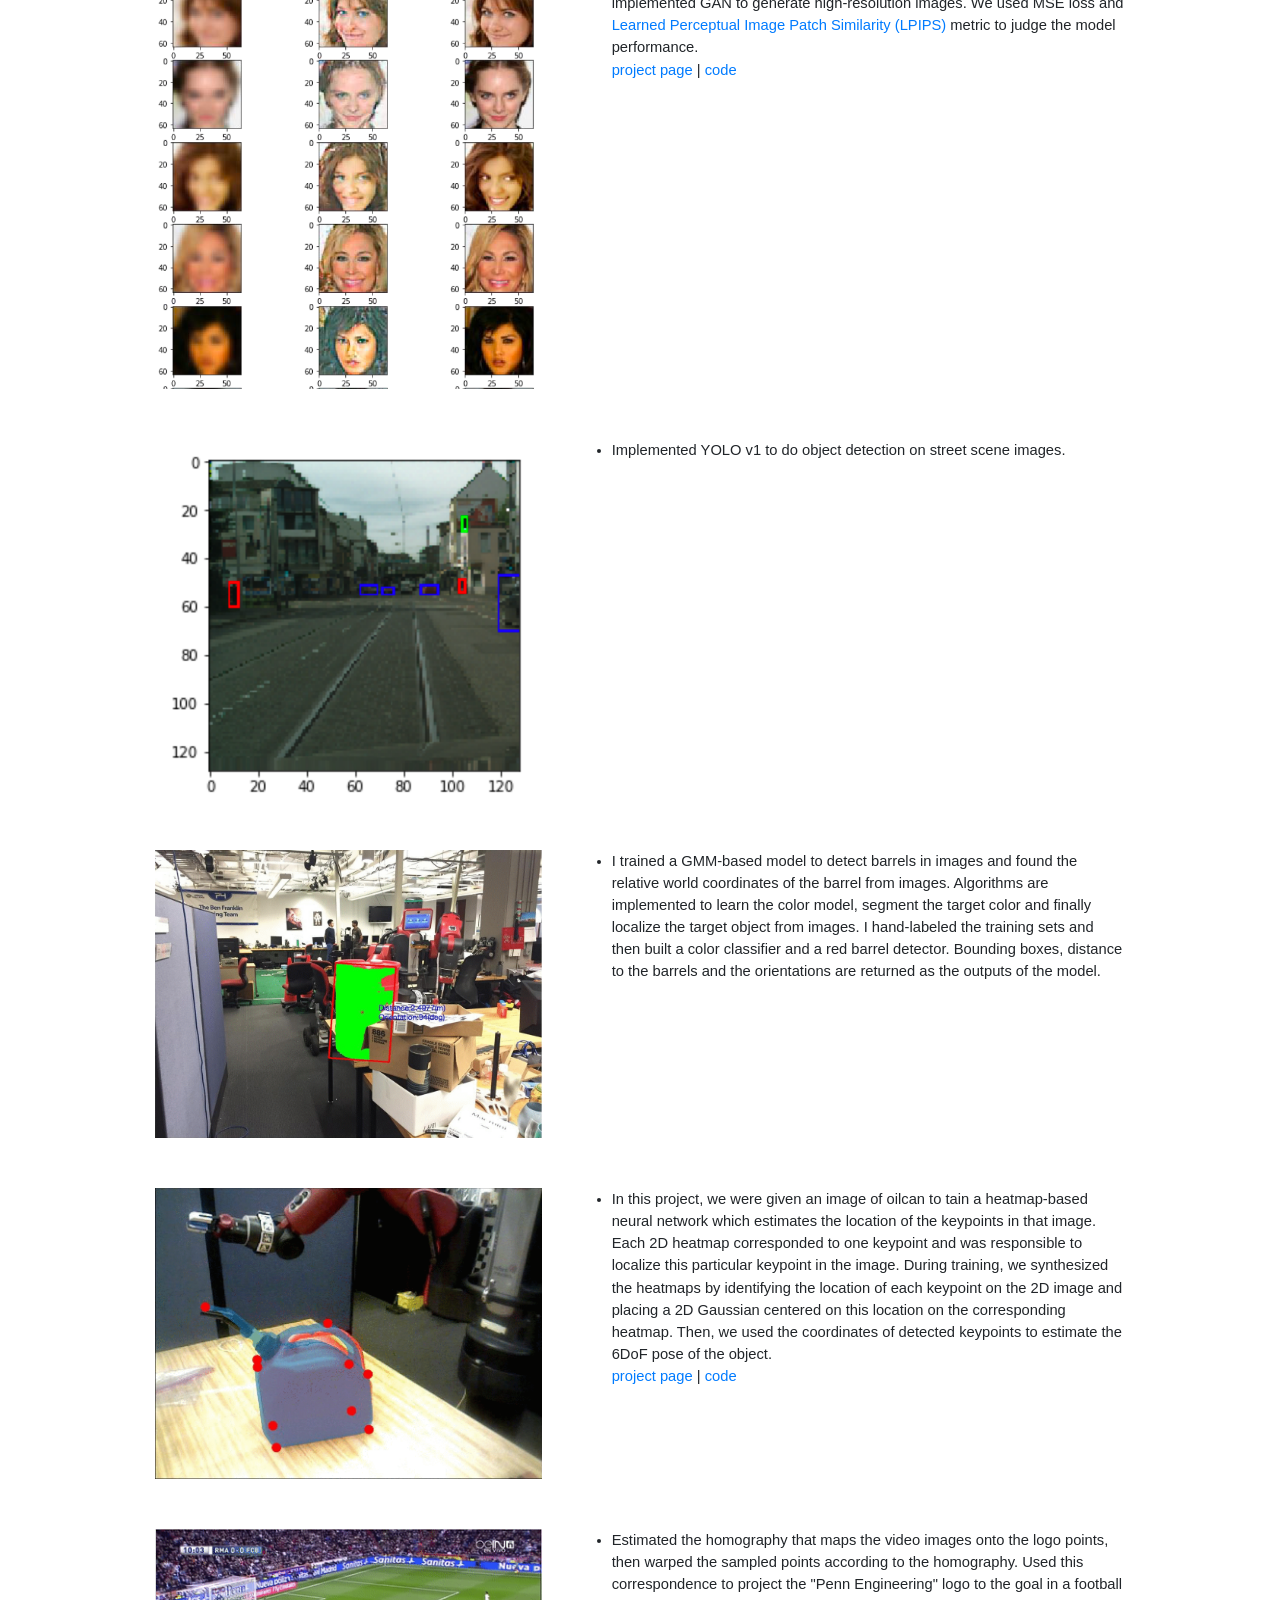
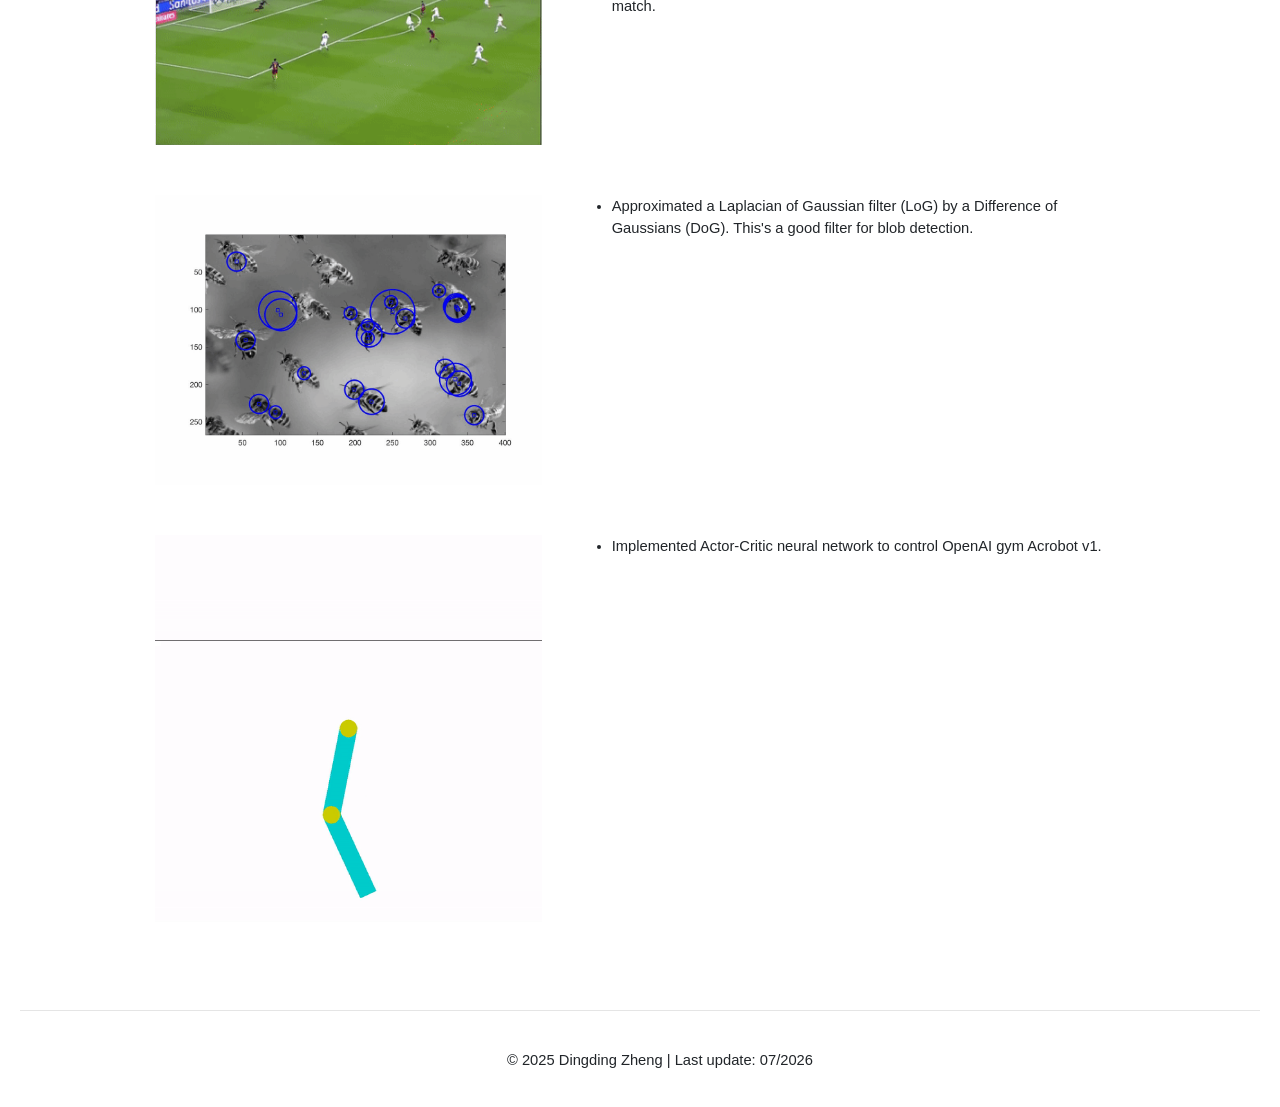
==== commit c58d0212: "update" ====
--- a/index.html
+++ b/index.html
@@ -87,7 +87,7 @@
 					<div class="col-md-3" >
 						<div class="content-block centered-profile ">
 							<br/>
-							<img class="circular--squareP" src="img/zdd.jpeg" alt="Yuwei Wu"/>
+							<img class="circular--squareP" src="img/zdd.jpeg" alt="Dingding Zheng"/>
 							
 							<h3 class="yuwei-name">Dingding Zheng</h3>
 						  
@@ -124,11 +124,11 @@
 								<li>Applications (exploration, tracking, navigation)</li>
 							</ul> -->
 							
-							<i>
+							<!-- <i>
 							My work aims to push the foundational limits of optimization problems, 
 							improve system robustness, and provide long-horizon guarantees for next-generation robots
 							capable of making intelligent decisions. 
-							</i>
+							</i> -->
 
 						</div>
 					</div>
@@ -373,7 +373,7 @@
 		<div>
 			<br/>
 			<ul class="copyright",style="text-align:center;" >
-				&copy; 2025 Yuwei Wu | Last update: 05/2025
+				&copy; 2025 Dingding Zheng | Last update: 07/2026
 			</ul>
 		</div>
 
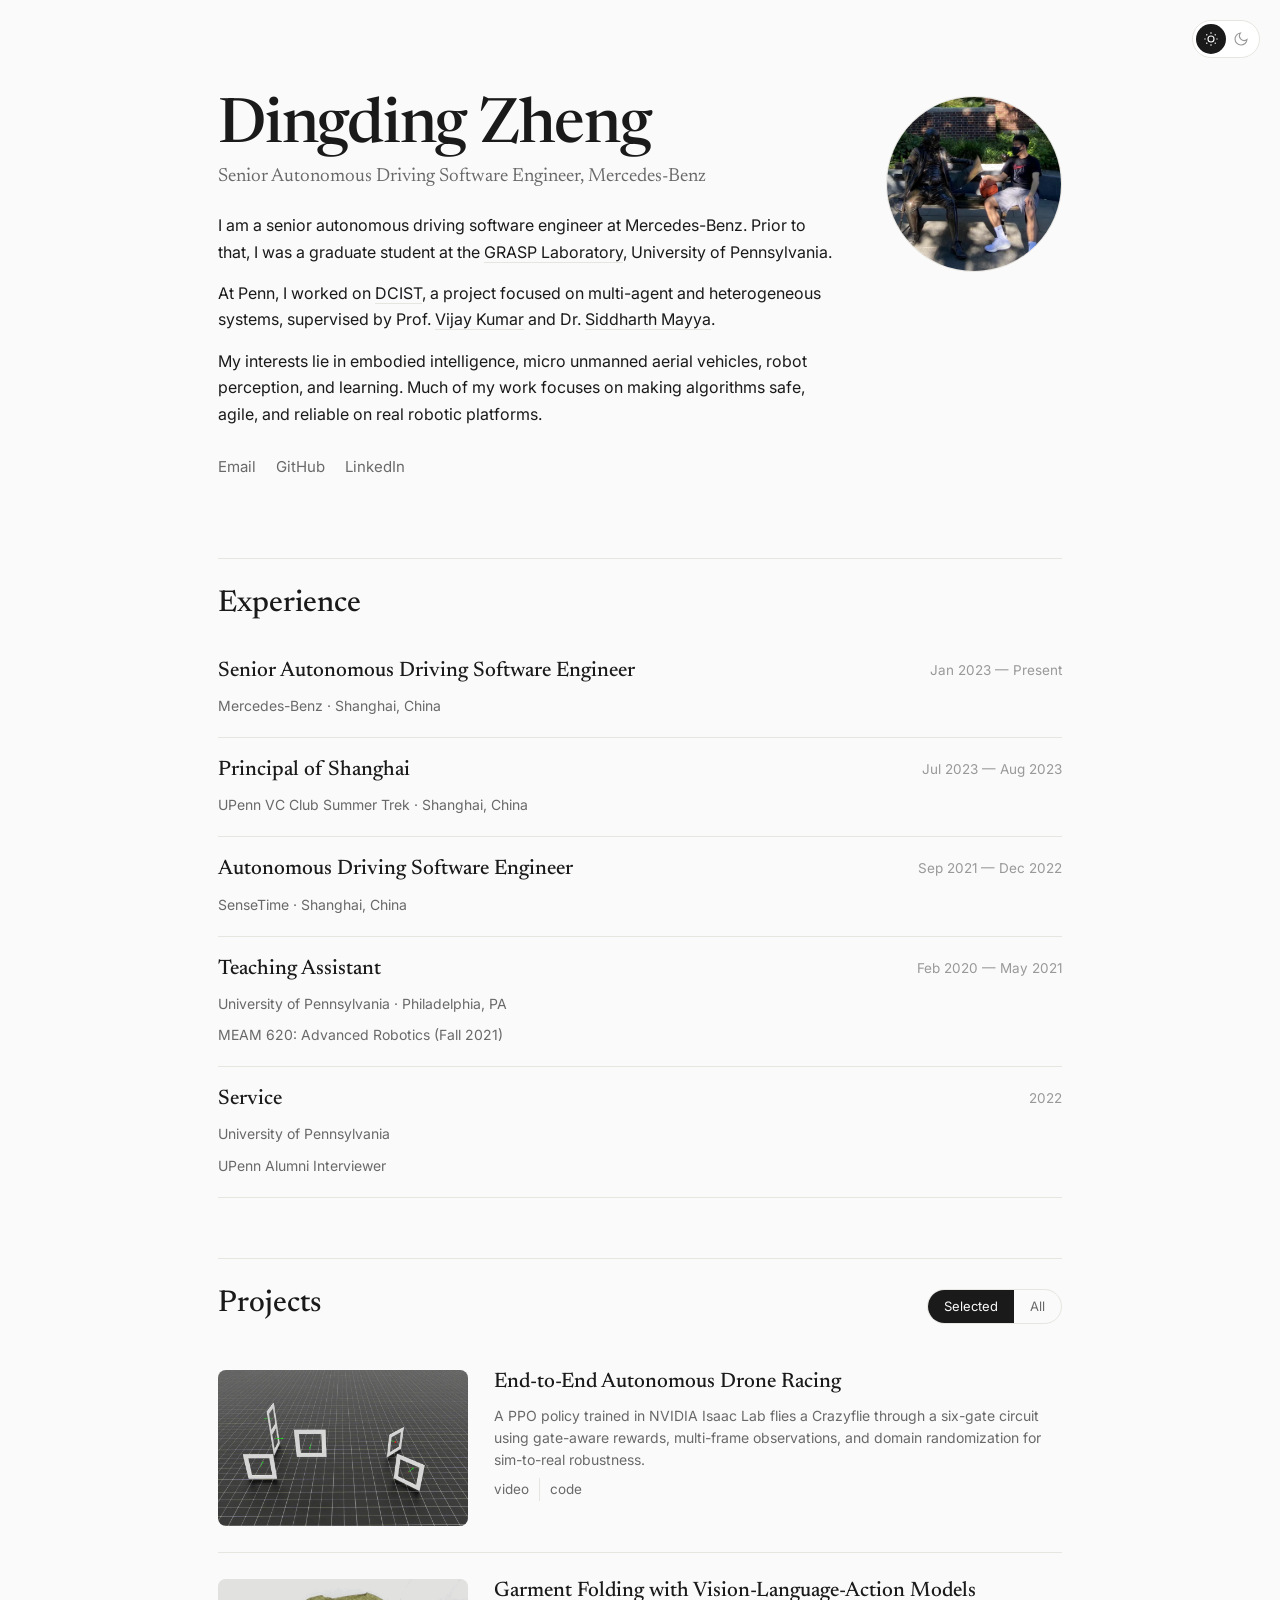
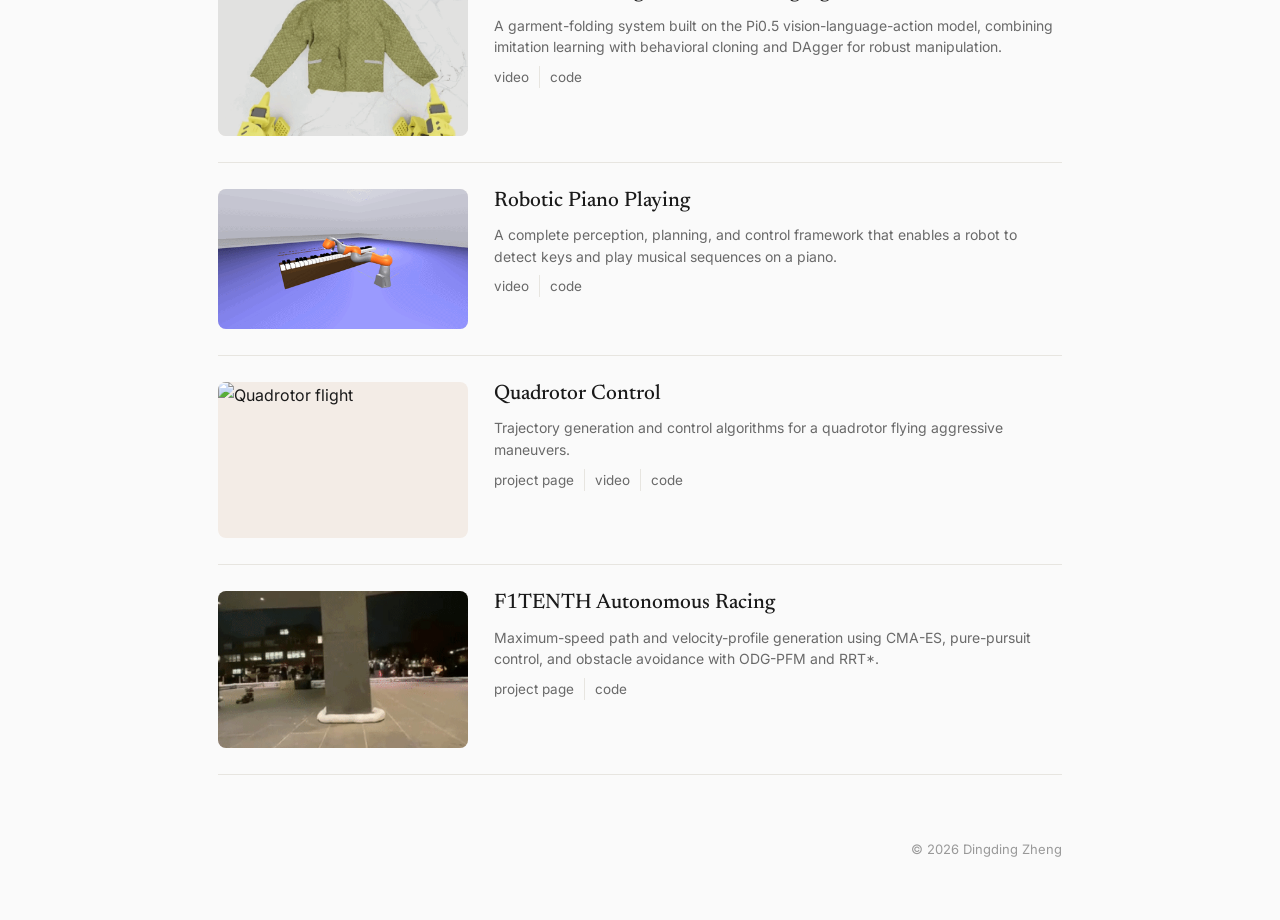
==== commit 678b3148: "Redesign personal homepage" ====
--- a/index.html
+++ b/index.html
@@ -1,393 +1,40 @@
-<!DOCTYPE html>
-<html lang="en">
-	<meta name="viewport" content="width=device-width, initial-scale=1.0">
-
-    <head>
-		<title>Dingding Zheng</title>
-		<link rel="icon" href="img/logo.png" type="32x32">
-		<link rel="shortcut icon" href="img/logo.png" type="16x16">
-	
-	    <!-- Required meta tags -->
-		<meta charset="utf-8">
-		<meta name="viewport" content="width=device-width, initial-scale=1, shrink-to-fit=no">
-		<meta http-equiv="x-ua-compatible" content="ie=edge">
-			
-		<!-- Bootstrap CSS (v4.5.2) -->
-		<link rel="stylesheet" href="https://stackpath.bootstrapcdn.com/bootstrap/4.5.2/css/bootstrap.min.css">
-
-		<!-- Google Fonts: Poppins -->
-		<link href="https://fonts.googleapis.com/css2?family=Poppins:wght@400;600&display=swap" rel="stylesheet">
-
-		<!-- Font Awesome (latest - version 6.5.0) -->
-		<link rel="stylesheet" href="https://cdnjs.cloudflare.com/ajax/libs/font-awesome/6.5.0/css/all.min.css">
-
-				
-				
-		<link rel="stylesheet" type="text/css" href="style.css">
-    </head>
-
-
-
-    <body class="body_index">
-		<nav class="navbar navbar-expand-xl navbar-custom fixed-top">
-			<img class= "Logo"  src = "img/logo.png" type="32x32"/>
-			<div class="navbar-brand">
-				<strong>Dingding Zheng&nbsp;</strong> | Building Future Autonomy
-			  </div>
-			<button class="navbar-toggler border" type="button" 
-				data-toggle="collapse" data-target="#navbarNavDropdown" 
-				aria-controls="navbarNavDropdown" aria-expanded="false" 
-				aria-label="Toggle navigation">
-				<i class="fas fa-bars" style="color: #757575;"></i>
-				<span style="color: #757575;" >Menu</span>
-			</button>
-			<div class="collapse navbar-collapse" id="navbarNavDropdown">
-				<ul class="navbar-nav  ml-auto">
-				  <li class="nav-item active"><a class="nav-link" href="">About</a></li>
-				  <!-- <li class="nav-item active"><a class="nav-link" href="./publications/">Publications</a></li> -->
-				  <li class="nav-item active"><a class="nav-link" href="./experience/">Experience</a></li>
-				  <li class="nav-item active"><a class="nav-link" href="./projects/">Projects</a></li>
-				  <!-- <li class="nav-item active"><a class="nav-link" href="./contact/">Contact</a></li>	 -->
-				  <!-- cv pdf link -->
-					<!-- <li class="nav-item active"><a class="nav-link" href="Yuwei_Resume.pdf">CV</a></li>
-				
-					<li class="nav-item dropdown">
-						<a class="nav-link dropdown-toggle" href="#" id="navbarMore" role="button" data-toggle="dropdown" aria-haspopup="true" aria-expanded="false">
-						  More
-						</a>
-						<div class="dropdown-menu dropdown-menu-right" aria-labelledby="navbarMore">
-						  <a class="dropdown-item" href="https://im4rob.github.io/" target="_blank">RSS25 Workshop</a>
-						</div>
-					  </li> -->
-
-				
-				</ul>
-			</div>
-		</nav>
-		<br/>
-		<br/>
-		<br/>
-		<br/>
-		<section id="Main-Part" style="position: relative; overflow: hidden;">
-
-			  <!-- Background Section -->
-			<!-- <div class="background-container">
-			</div> -->
-
-
-			<div class="container custom-container-width">
-				<!-- <div class = "row">		
-					<div class="col-md-12">
-						<h3 class="subtitle">About</h3>	
-						<hr class="m-y-2">	
-					</div>
-				</div> -->
-
-				<div class="row">
-					<div class="col-md-3" >
-						<div class="content-block centered-profile ">
-							<br/>
-							<img class="circular--squareP" src="img/zdd.jpeg" alt="Dingding Zheng"/>
-							
-							<h3 class="yuwei-name">Dingding Zheng</h3>
-						  
-							<!-- <a class="social-icon" href="https://scholar.google.com/citations?user=H4sNIhwAAAAJ&hl=en" target="_blank"><i class="fas fa-graduation-cap"></i></a>  -->
-							<a class="social-icon" href="mailto:zddkj@alumni.upenn.edu"><i class="fas fa-envelope"></i></a> 
-							<a class="social-icon" href="https://github.com/zddkjmuner" target="_blank"><i class="fab fa-github"></i></a> 
-							<a class="social-icon" href="https://www.linkedin.com/in/dingding-zheng-354a21177/" target="_blank"><i class="fab fa-linkedin"></i></a> 
-							<!-- <a class="social-icon" href="https://twitter.com/YuweiWu11" target="_blank"><i class="fab fa-twitter"></i></a> -->
-						</div>						  
-					
-					</div>
-
-					<div class="col-md-9">
-						<div class = "content-block">
-							<br/>
-							<p class = "extra-roles">
-								I'm a senior autonomous driving software engineer at Mercedes-Benz. Prior to that, I was a graduate student at GRASP lab, University of Pennsylvania. 
-								At Penn, I worked on <a href="https://www.dcist-cra.org/">DCIST</a> (a project focusing on multi-agent and heterogeneous systems), supervised by Prof. <a href="https://www.kumarrobotics.org/">Vijay Kumar</a> and 
-								Dr. <a href="https://www.sidmayya.com/"> Siddharth Mayya</a>.
-								My research interest lies in Embodied Intelligence, Micro Unmanned Aerial Vehicles (UAV), Robot Perception and Learning.
-								Much of my work focuses on ensuring safe and agile performance of algorithms on real robotics platforms, as you can see from the following projects.
-							<!-- I'm Yuwei, a fourth-year Ph.D. candidate in Electrical and Systems Engineering at the University of Pennsylvania, 
-							in the General Robotics, Automation, Sensing, and Perception (GRASP) Laboratory, 
-							under the supervision of Prof.  <a href="https://www.kumarrobotics.org/">Vijay Kumar</a>. 
-							My research focuses on motion planning and trajectory optimization for mobile robots, particularly in dynamic, uncertain, and complex real-world environments.
-                            I received my B.Eng. degree in Transportation Engineering from Beijing Jiaotong University, China, in 2019, 
-							and my M.S.E. degree in Systems Engineering from the University of Pennsylvania in 2022.
-							Before my Ph.D., I worked with Prof. <a href = "http://zju-fast.com/fei-gao/">Fei Gao</a> on trajectory optimization for quadrotors. -->
-							<!-- My research interests are:  -->
-
-							<!-- <ul>
-								<li>(Multi-agent) Task and motion planning</li>
-								<li>(Learning-enabled) Trajectory generation and optimization</li>
-								<li>Applications (exploration, tracking, navigation)</li>
-							</ul> -->
-							
-							<!-- <i>
-							My work aims to push the foundational limits of optimization problems, 
-							improve system robustness, and provide long-horizon guarantees for next-generation robots
-							capable of making intelligent decisions. 
-							</i> -->
-
-						</div>
-					</div>
-		
-				</div>
-				<hr>
-                
-
-				<!-- <div class="row">
-					<div class="col-md-12">
-
-						<h6><strong>Recent News:</strong></h6>
-
-						<ul class="news-list" id="newsList">
-
-
-							<li>[Jun. 2025] <a href="https://arxiv.org/pdf/2409.11230" >One paper </a>was accepted to <strong>IEEE/RSJ IROS 2025</strong>.
-							</li>
-
-							<li>[Jun. 2025] I presented our work titled 
-								<em>"Learning Riemannian Polynomials for 3-D Rigid Body Motions"</em> at the 
-								<a href="https://tilos.ai/tilos-industry-day-2025/"
-								>TILOS 2025 Industry Day</a>
-								.
-							</li>
-
-
-							<li>[Apr. 2025] My work has been selected for <strong>Oral Highlights</strong> at the 
-								<a href="https://2025.ieee-icra.org/event/icra-2025-doctoral-consortium/">
-									IEEE ICRA 2025 Doctoral Consortium. 
-								</a>
-							</li>
-
-
-							<li>[Apr. 2025] I gave a talk on 
-								<a href="https://x.com/GRASPlab/status/1914395953714659465">
-									Flying Robot Swarms
-								</a>
-								at Roxborough Library, 
-								"Fun With Robots"
-								program.
-							</li>
-
-							<li>[Mar. 2025] Our workshop  
-								<a href="https://im4rob.github.io/">Leveraging Implicit Methods for Aerial Autonomy</a>  
-								was accepted to RSS 2025.
-							</li>
-
-							<li>[Mar. 2025] I gave a talk at the  
-								<a href="https://www.ese.upenn.edu/ese-events/phd-colloquium/">ESE Ph.D. Colloquium</a>  
-								titled <em>“Real-Time Spatiotemporal Motion Planning for Autonomous Robots.”</em>
-							</li>
-							
-							<li>[Mar. 2025] One paper was accepted to <strong>IEEE RA-L</strong>.</li>
-							
-							<li>[Jan. 2025] Two papers were accepted to <strong>IEEE ICRA 2025</strong>.</li>
-
-
-							<!--  2024 -->
-							<!-- <li>[Nov. 2024] Presented a demo featured in 
-								<a href="https://phl17.com/phl17-news/penn-professor-wins-prestigious-award-for-drone-research/" 
-								target="_blank">PHL17 News</a> covering our drone research.</li>
-
-							<li>[Jun. 2024] ROS and Open Robotics featured our open-source work in a 
-								<a href="https://x.com/YuweiWu11/status/1802707713815982196" 
-								target="_blank">post on X</a>.</li>
-
-							<li>[Sep. 2024] Our <strong>RA-L</strong> paper 
-								was presented at <strong>IEEE ICRA@40</strong>.
-							</li>
-
-							<li>[Sep. 2024] One paper was accepted to <strong>DARS</strong>
-								and <strong>nomiated as DARS best paper award</strong>.
-							</li>
-
-
-							<li>[Jul. 2024] I presented our work titled 
-								<em>"Finding Trajectory-Optimal Convex Cover in a Cluttered Environment"</em> at the 
-								<a href="https://tilos.ai/events/tilos-industry-day-2024/"
-								>TILOS 2024 Industry Day</a>
-								.
-							</li>
-								
-
-							<li>[Jun. 2024] One paper was accepted to <strong>IEEE/RSJ IROS 2024</strong>.</li>
-								
-
-							<li>[Apr. 2024] I gave a talk on 
-								<span style="font-weight: bold;">
-									How robots find their way</span>
-								at Roxborough Library, 
-								<a href="https://libwww.freelibrary.org/calendar/event/136063">
-									"Fun With Robots"
-								</a>
-								program.
-							</li>
-
-
-
-
-							<li>[Jan. 2024] One paper was accepted to <strong>IEEE RA-L</strong>
-								and one paper was accepted to <strong>IEEE ICRA 2024</strong>.
-							</li>
-
-
-							<!--  2023 -->
-							<!-- <li>[Jun. 2023] I presented our work titled
-								<em>"Learning Time-Optimal Minimum Control Trajectory for Quadrotors"</em>
-								 at the 
-								<a href="https://tilos.ai/events/tilos-retreat-industry-day/?occurrence=2023-07-17"
-								>TILOS 2023 Industry Day</a>
-								.
-							</li>
-								
-
-							<li>[Jan. 2023] Passed my qualifying exam and advanced to Ph.D. candidacy.
-
-							</li>
-
-							<li>[Jan. 2023] One paper was accepted to <strong>IEEE ICRA 2023</strong>.
-							</li>
-
-							<!--  2022 -->
-							<!-- <li>[Sep. 2022] I presented our work at
-								<a href="https://engineering.purdue.edu/C-BRIC" 
-								target="_blank">CBRIC </a> 2022 Annual Meeting.
-							</li>
-							
-							<span class="toggle-button" onclick="toggleNews()">
-								Show more ↓
-							</span>
-						</ul> -->
-
-
-
-				
-						<!-- <div class = "row">		
-							<div class="col-md-12">
-								<h3 class="subtitle">Research Topics</h3>	
-								<hr class="m-y-2">	
-							</div>
-
-						</div> -->
-
-						<!-- <div class="grid">
-							<div class="card">
-							<img src="img/1.png" alt="Trajectory Planning for Differentially-Flat Robots">
-							<span class="caption">Trajectory Planning</span>
-							</div>
-
-							<div class="card">
-							<img src="img/2.png" alt="Free Space Approximation">
-							<span class="caption">Free Space Approximation</span>
-							</div>
-
-							<div class="card">
-							<img src="img/3.png" alt="Resilience in Multi-robot Coordination">
-							<span class="caption">Multi-robot Coordination</span>
-							</div>
-							Add more cards following the same pattern
-						</div> -->
-
-
-
-						<script>
-							const MAX_VISIBLE = 8;
-							const list = document.getElementById('newsList');
-							const items = list.getElementsByTagName('li');
-							const toggleBtn = document.querySelector('.toggle-button');
-							let expanded = false;
-						
-							function toggleNews() {
-							expanded = !expanded;
-							for (let i = MAX_VISIBLE; i < items.length; i++) {
-								items[i].style.display = expanded ? 'list-item' : 'none';
-							}
-							toggleBtn.textContent = expanded ? 'Show less ↑' : 'Show more ↓';
-							}
-						
-							// Hide items beyond MAX_VISIBLE initially
-							window.onload = () => {
-							for (let i = MAX_VISIBLE; i < items.length; i++) {
-								items[i].style.display = 'none';
-							}
-							};
-						</script>
-											
-					</div>
-			    </div>
-			</div>
-		</section>
-
-		<section id="Main-Part">
-
-			<div id="bodyContent1"></div>
-			<script>
-				// Load body-content.html into the div
-
-				fetch("experience/content.html")
-				.then(response => response.text())
-				.then(data => {
-					document.getElementById("bodyContent1").innerHTML = data;
-				})
-				.catch(error => console.log("Error loading the content: ", error));
-			</script>
-
-
-			<div id="bodyContent2"></div>
-			<script>
-				// Load body-content.html into the div
-
-				fetch("projects/content.html")
-				.then(response => response.text())
-				.then(data => {
-					document.getElementById("bodyContent2").innerHTML = data;
-				})
-				.catch(error => console.log("Error loading the content: ", error));
-			</script>
-
-
-
-			<!-- <div id="bodyContent3"></div>
-			<script>
-				// Load body-content.html into the div
-
-				fetch("contact/content.html")
-				.then(response => response.text())
-				.then(data => {
-					document.getElementById("bodyContent3").innerHTML = data;
-				})
-				.catch(error => console.log("Error loading the content: ", error));
-			</script> -->
-
-
-		</section>
-	
-
-
-
-		<br/>
-		<hr>
-		<div>
-			<br/>
-			<ul class="copyright",style="text-align:center;" >
-				&copy; 2025 Dingding Zheng | Last update: 07/2026
-			</ul>
-		</div>
-
-		<!-- jQuery (slim version for Bootstrap 4) -->
-		<script src="https://code.jquery.com/jquery-3.5.1.slim.min.js"></script>
-
-		<!-- Popper.js (needed for dropdowns/tooltips in Bootstrap 4) -->
-		<script src="https://cdn.jsdelivr.net/npm/popper.js@1.16.0/dist/umd/popper.min.js"
-				integrity="sha384-Q6E9RHvbIyZFJoft+2mJbHaEWldlvI9IOYy5n3zV9zzTtmI3UksdQRVvoxMfooAo"
-				crossorigin="anonymous"></script>
-
-		<!-- Bootstrap JS Bundle -->
-		<script src="https://cdn.jsdelivr.net/npm/bootstrap@4.5.2/dist/js/bootstrap.bundle.min.js"></script>
-
-	</body>
-
-</html>
+<!DOCTYPE html><html lang="en"><head><meta charset="UTF-8"><meta name="viewport" content="width=device-width,initial-scale=1"><title>Dingding Zheng</title><meta name="author" content="Dingding Zheng"><meta name="description" content="Dingding Zheng — autonomous driving engineer and roboticist working on embodied intelligence, UAVs, perception, and learning."><link rel="preconnect" href="https://fonts.googleapis.com"><link rel="preconnect" href="https://fonts.gstatic.com" crossorigin><link href="https://fonts.googleapis.com/css2?family=Newsreader:wght@400;500;600&family=Inter:wght@400;500;600&display=swap" rel="stylesheet"><style>
+:root{--bg:#fafafa;--surface:#fff;--ink:#1a1a1a;--muted:#696969;--faint:#999;--line:#e7e5e0;--accent:#7a1f1f;--soft:#f3ece6;--serif:"Newsreader",Georgia,serif;--sans:"Inter",sans-serif;--max:900px}:root[data-theme=dark]{--bg:#131311;--surface:#1b1b19;--ink:#ececea;--muted:#aaa9a4;--faint:#777670;--line:#302f2b;--accent:#e0a3a3;--soft:#281d1d}*{box-sizing:border-box}html{scroll-behavior:smooth}body{margin:0;background:var(--bg);color:var(--ink);font:16px/1.65 var(--sans);-webkit-font-smoothing:antialiased}a{color:var(--ink);text-decoration:none;border-bottom:1px solid var(--line)}a:hover{color:var(--accent);border-color:var(--accent)}.wrap{max-width:var(--max);margin:auto;padding:0 28px}.theme{position:fixed;top:20px;right:20px;z-index:20;display:flex;padding:3px;border:1px solid var(--line);border-radius:99px;background:var(--surface)}.theme button{display:grid;place-items:center;width:30px;height:30px;border:0;border-radius:50%;background:none;color:var(--faint);cursor:pointer}.theme button.active{background:var(--ink);color:var(--bg)}.theme svg{width:16px}.hero{padding:96px 0 48px;display:grid;grid-template-columns:1fr 176px;gap:48px}.hero h1{font:500 clamp(42px,7vw,62px)/1.02 var(--serif);letter-spacing:-.02em;margin:0 0 8px}.role{font:19px var(--serif);color:var(--muted);margin:0 0 26px}.bio p{margin:0 0 15px}.portrait{width:176px;height:176px;border-radius:50%;object-fit:cover;border:1px solid var(--line)}.links{display:flex;flex-wrap:wrap;gap:10px 20px;margin-top:28px;font-size:15px}.links a{border:0;color:var(--muted)}.section{padding:30px 0}.head{display:flex;align-items:baseline;justify-content:space-between;gap:16px;border-top:1px solid var(--line);padding-top:30px;margin-bottom:20px}.head h2{font:500 30px var(--serif);margin:0}.toggle{display:inline-flex;border:1px solid var(--line);border-radius:99px;overflow:hidden;font-size:13px}.toggle button{border:0;background:none;color:var(--muted);padding:6px 16px;font:inherit;cursor:pointer}.toggle button.active{background:var(--ink);color:var(--bg)}.item{display:grid;grid-template-columns:250px 1fr;gap:26px;padding:26px 0;border-bottom:1px solid var(--line)}.media{width:100%;aspect-ratio:16/10;object-fit:cover;border-radius:8px;background:var(--soft)}.item h3,.exp h3{font:500 21px/1.25 var(--serif);margin:0 0 9px}.item p{font-size:14px;color:var(--muted);margin:8px 0;line-height:1.55}.item-links{display:flex;flex-wrap:wrap;font-size:13.5px}.item-links a{border:0;color:var(--muted);padding:0 10px;border-right:1px solid var(--line)}.item-links a:first-child{padding-left:0}.item-links a:last-child{border:0}.exp{display:grid;grid-template-columns:1fr auto;gap:4px 28px;padding:20px 0;border-bottom:1px solid var(--line)}.exp .org,.exp p{color:var(--muted);font-size:14px}.exp .date{color:var(--faint);font-size:13.5px;white-space:nowrap}.exp p{grid-column:1/-1;margin:4px 0 0}footer{padding:34px 0 60px;color:var(--faint);font-size:13px;text-align:right}.reveal{opacity:0;transform:translateY(14px);transition:.6s}.reveal.in{opacity:1;transform:none}@media(prefers-reduced-motion:reduce){.reveal{opacity:1;transform:none}}@media(max-width:680px){.hero{grid-template-columns:1fr;padding-top:72px;gap:28px}.portrait{width:120px;height:120px;order:-1}.item{grid-template-columns:1fr;gap:16px}.media{max-width:340px}.exp{grid-template-columns:1fr}.exp p{grid-column:auto}.exp .date{white-space:normal}.head{align-items:center;flex-wrap:wrap}}
+.piano-crop{aspect-ratio:16/9;overflow:hidden}.piano-crop img{display:block;width:200%;height:100%;object-fit:fill}
+</style><noscript><style>.reveal{opacity:1!important;transform:none!important}.theme{display:none}</style></noscript></head><body>
+<div class="theme" role="group" aria-label="Color theme"><button id="light" aria-label="Light mode"><svg viewBox="0 0 24 24" fill="none" stroke="currentColor" stroke-width="1.7"><circle cx="12" cy="12" r="4.5"/><path d="M12 2v2M12 20v2M2 12h2M20 12h2M5 5l1.4 1.4M17.6 17.6 19 19M5 19l1.4-1.4M17.6 6.4 19 5"/></svg></button><button id="dark" aria-label="Dark mode"><svg viewBox="0 0 24 24" fill="none" stroke="currentColor" stroke-width="1.7"><path d="M21 12.8A9 9 0 1 1 11.2 3 7 7 0 0 0 21 12.8z"/></svg></button></div>
+<main class="wrap"><header class="hero reveal"><div><h1>Dingding Zheng</h1><p class="role">Senior Autonomous Driving Software Engineer, Mercedes-Benz</p><div class="bio"><p>I am a senior autonomous driving software engineer at Mercedes-Benz. Prior to that, I was a graduate student at the <a href="https://www.grasp.upenn.edu/">GRASP Laboratory</a>, University of Pennsylvania.</p><p>At Penn, I worked on <a href="https://www.dcist-cra.org/">DCIST</a>, a project focused on multi-agent and heterogeneous systems, supervised by Prof. <a href="https://www.kumarrobotics.org/">Vijay Kumar</a> and Dr. <a href="https://www.sidmayya.com/">Siddharth Mayya</a>.</p><p>My interests lie in embodied intelligence, micro unmanned aerial vehicles, robot perception, and learning. Much of my work focuses on making algorithms safe, agile, and reliable on real robotic platforms.</p></div><nav class="links" aria-label="Personal links"><a href="mailto:zddkj@alumni.upenn.edu">Email</a><a href="https://github.com/zddkjmuner">GitHub</a><a href="https://www.linkedin.com/in/dingding-zheng-354a21177/">LinkedIn</a><!-- <a href="data/ZDD_CV.pdf">CV</a> --><!-- Scholar and Twitter are hidden until matching profiles are available. --></nav></div><img class="portrait" src="img/zdd.jpeg" alt="Portrait of Dingding Zheng"></header>
+<section class="section"><div class="head reveal"><h2>Experience</h2></div>
+<article class="exp reveal"><div><h3>Senior Autonomous Driving Software Engineer</h3><div class="org">Mercedes-Benz · Shanghai, China</div></div><div class="date">Jan 2023 — Present</div></article>
+<article class="exp reveal"><div><h3>Principal of Shanghai</h3><div class="org">UPenn VC Club Summer Trek · Shanghai, China</div></div><div class="date">Jul 2023 — Aug 2023</div></article>
+<article class="exp reveal"><div><h3>Autonomous Driving Software Engineer</h3><div class="org">SenseTime · Shanghai, China</div></div><div class="date">Sep 2021 — Dec 2022</div></article>
+<article class="exp reveal"><div><h3>Teaching Assistant</h3><div class="org">University of Pennsylvania · Philadelphia, PA</div></div><div class="date">Feb 2020 — May 2021</div><p>MEAM 620: Advanced Robotics (Fall 2021)</p></article>
+<article class="exp reveal"><div><h3>Service</h3><div class="org">University of Pennsylvania</div></div><div class="date">2022</div><p>UPenn Alumni Interviewer</p></article></section>
+<section class="section"><div class="head reveal"><h2>Projects</h2><div class="toggle" role="group" aria-label="Filter projects"><button id="selectedProjects" class="active" type="button">Selected</button><button id="allProjects" type="button">All</button></div></div>
+<article class="item selected-project reveal"><img class="media" src="img/rl-video-step-0.gif" alt="Autonomous drone racing"><div><h3>End-to-End Autonomous Drone Racing</h3><p>A PPO policy trained in NVIDIA Isaac Lab flies a Crazyflie through a six-gate circuit using gate-aware rewards, multi-frame observations, and domain randomization for sim-to-real robustness.</p><div class="item-links"><a href="https://www.youtube.com/watch?v=1xYDyJemZN8">video</a><a href="https://github.com/zddkjmuner/Drone-Racing-RL">code</a></div></div></article>
+<article class="item selected-project reveal"><img class="media" src="img/folding.gif" alt="Robot folding a garment"><div><h3>Garment Folding with Vision-Language-Action Models</h3><p>A garment-folding system built on the Pi0.5 vision-language-action model, combining imitation learning with behavioral cloning and DAgger for robust manipulation.</p><div class="item-links"><a href="https://www.youtube.com/shorts/rcqWCtqsj_s">video</a><a href="https://github.com/zddkjmuner/lehome-challenge">code</a></div></div></article>
+<article class="item selected-project reveal"><div class="media piano-crop"><img src="img/piano.gif" alt="Robot playing piano"></div><div><h3>Robotic Piano Playing</h3><p>A complete perception, planning, and control framework that enables a robot to detect keys and play musical sequences on a piano.</p><div class="item-links"><a href="https://www.youtube.com/watch?v=5c8CV26eAso">video</a><a href="https://github.com/zddkjmuner/pianobot">code</a></div></div></article>
+<article class="item selected-project reveal"><img class="media" src="img/quad_clip.gif" alt="Quadrotor flight"><div><h3>Quadrotor Control</h3><p>Trajectory generation and control algorithms for a quadrotor flying aggressive maneuvers.</p><div class="item-links"><a href="https://github.com/zddkjmuner/Quadrotor-Control/blob/master/meam620-2020/proj1_1.pdf">project page</a><a href="https://youtu.be/W0gOJvOaMI8">video</a><a href="https://github.com/zddkjmuner/Quadrotor-Control">code</a></div></div></article>
+<article class="item selected-project reveal"><img class="media" src="img/race.gif" alt="F1TENTH racing"><div><h3>F1TENTH Autonomous Racing</h3><p>Maximum-speed path and velocity-profile generation using CMA-ES, pure-pursuit control, and obstacle avoidance with ODG-PFM and RRT*.</p><div class="item-links"><a href="https://f1tenth.org/">project page</a><a href="https://github.com/zddkjmuner/Autonomous-Racing">code</a></div></div></article>
+<article class="item reveal"><img class="media" src="img/smores.JPG" alt="SMORES-EP robots"><div><h3>SMORES-EP Modular Robots</h3><p>Controller improvements, test-environment development, and topology-similarity analysis for a reconfigurable modular robot platform.</p><div class="item-links"><a href="https://www.modlabupenn.org/2016/06/18/smores-ep/">project page</a></div></div></article>
+<article class="item reveal"><img class="media" src="img/HRI_clip.gif" alt="Multi-agent HRI"><div><h3>Human–Robot Interaction in Multi-Agent Traffic</h3><p>Car dynamics and MPC-based human decision models integrated into a multi-agent environment, with robot agents trained using MADDPG and human agents modeled through social forces.</p><div class="item-links"><a href="https://github.com/zddkjmuner/HRI_Social_Force/tree/master">code</a></div></div></article>
+<article class="item reveal"><img class="media" src="img/SLAM_V_CP_2.gif" alt="SLAM map"><div><h3>Humanoid Robot SLAM</h3><p>2D occupancy-grid mapping and localization using laser scans, IMU, and odometry, extended with Kinect imagery to build a textured map.</p></div></article>
+<article class="item reveal"><img class="media" src="img/panorama_ukf.gif" alt="Visual-inertial panorama"><div><h3>Visual-Inertial Panorama</h3><p>A Kalman filter estimates 3D orientation from IMU data, calibrated against Vicon ground truth, to generate real-time panoramas.</p></div></article>
+<article class="item reveal"><img class="media" src="img/mask_1.png" alt="Mask R-CNN"><div><h3>Mask R-CNN</h3><p>Object instance segmentation experiments using the Mask R-CNN framework.</p></div></article>
+<article class="item reveal"><img class="media" src="img/carracingv0.gif" alt="RL race car"><div><h3>Clipped PPO for Car Racing</h3><p>Clipped Proximal Policy Optimization applied to OpenAI Gym's CarRacing environment.</p></div></article>
+<article class="item reveal"><img class="media" src="img/GAN.png" alt="GAN super resolution"><div><h3>Image Super-Resolution with GANs</h3><p>A generative adversarial network that reconstructs high-resolution images from downsampled inputs.</p></div></article>
+<article class="item reveal"><img class="media" src="img/yolo.png" alt="YOLO detection"><div><h3>YOLO Object Detection</h3><p>A YOLO v1 implementation for detecting objects in street-scene images.</p></div></article>
+<article class="item reveal"><img class="media" src="img/GMM_CP.gif" alt="GMM detection"><div><h3>GMM-Based Barrel Detection</h3><p>A Gaussian mixture model detects barrels in images and estimates their positions in world coordinates.</p></div></article>
+<article class="item reveal"><img class="media" src="img/bottle_pose.gif" alt="Pose estimation"><div><h3>Object Pose Estimation</h3><p>A heatmap-based neural network estimates object keypoints and recovers an oilcan's pose from images.</p></div></article>
+<article class="item reveal"><img class="media" src="img/logo.gif" alt="Planar tracking"><div><h3>Planar Tracking and Augmented Reality</h3><p>Homography estimation maps video frames onto logo points for stable planar augmentation.</p></div></article>
+<article class="item reveal"><img class="media" src="img/Dog.gif" alt="DoG features"><div><h3>Difference of Gaussians Feature Detection</h3><p>A scale-space feature detector approximating the Laplacian of Gaussian with Difference of Gaussians.</p></div></article>
+<article class="item reveal"><img class="media" src="img/acrobot.gif" alt="Acrobot"><div><h3>Actor–Critic for Acrobot</h3><p>An actor–critic neural network trained to control the OpenAI Gym Acrobot environment.</p></div></article></section><footer>© <span id="year"></span> Dingding Zheng</footer></main>
+<script>
+const root=document.documentElement,L=document.getElementById('light'),D=document.getElementById('dark');
+function theme(t){root.setAttribute('data-theme',t);D.classList.toggle('active',t==='dark');L.classList.toggle('active',t!=='dark');try{localStorage.setItem('theme',t)}catch(e){}}
+let saved='light';try{saved=localStorage.getItem('theme')||'light'}catch(e){}theme(saved);L.onclick=()=>theme('light');D.onclick=()=>theme('dark');
+const selectedButton=document.getElementById('selectedProjects'),allButton=document.getElementById('allProjects');
+function showProjects(selectedOnly){document.querySelectorAll('.item').forEach(project=>{project.style.display=selectedOnly&&!project.classList.contains('selected-project')?'none':''});selectedButton.classList.toggle('active',selectedOnly);allButton.classList.toggle('active',!selectedOnly)}
+selectedButton.addEventListener('click',()=>showProjects(true));allButton.addEventListener('click',()=>showProjects(false));showProjects(true);
+const io=new IntersectionObserver(es=>es.forEach(e=>{if(e.isIntersecting){e.target.classList.add('in');io.unobserve(e.target)}}),{threshold:.08});document.querySelectorAll('.reveal').forEach(e=>io.observe(e));document.getElementById('year').textContent=new Date().getFullYear();
+</script></body></html>
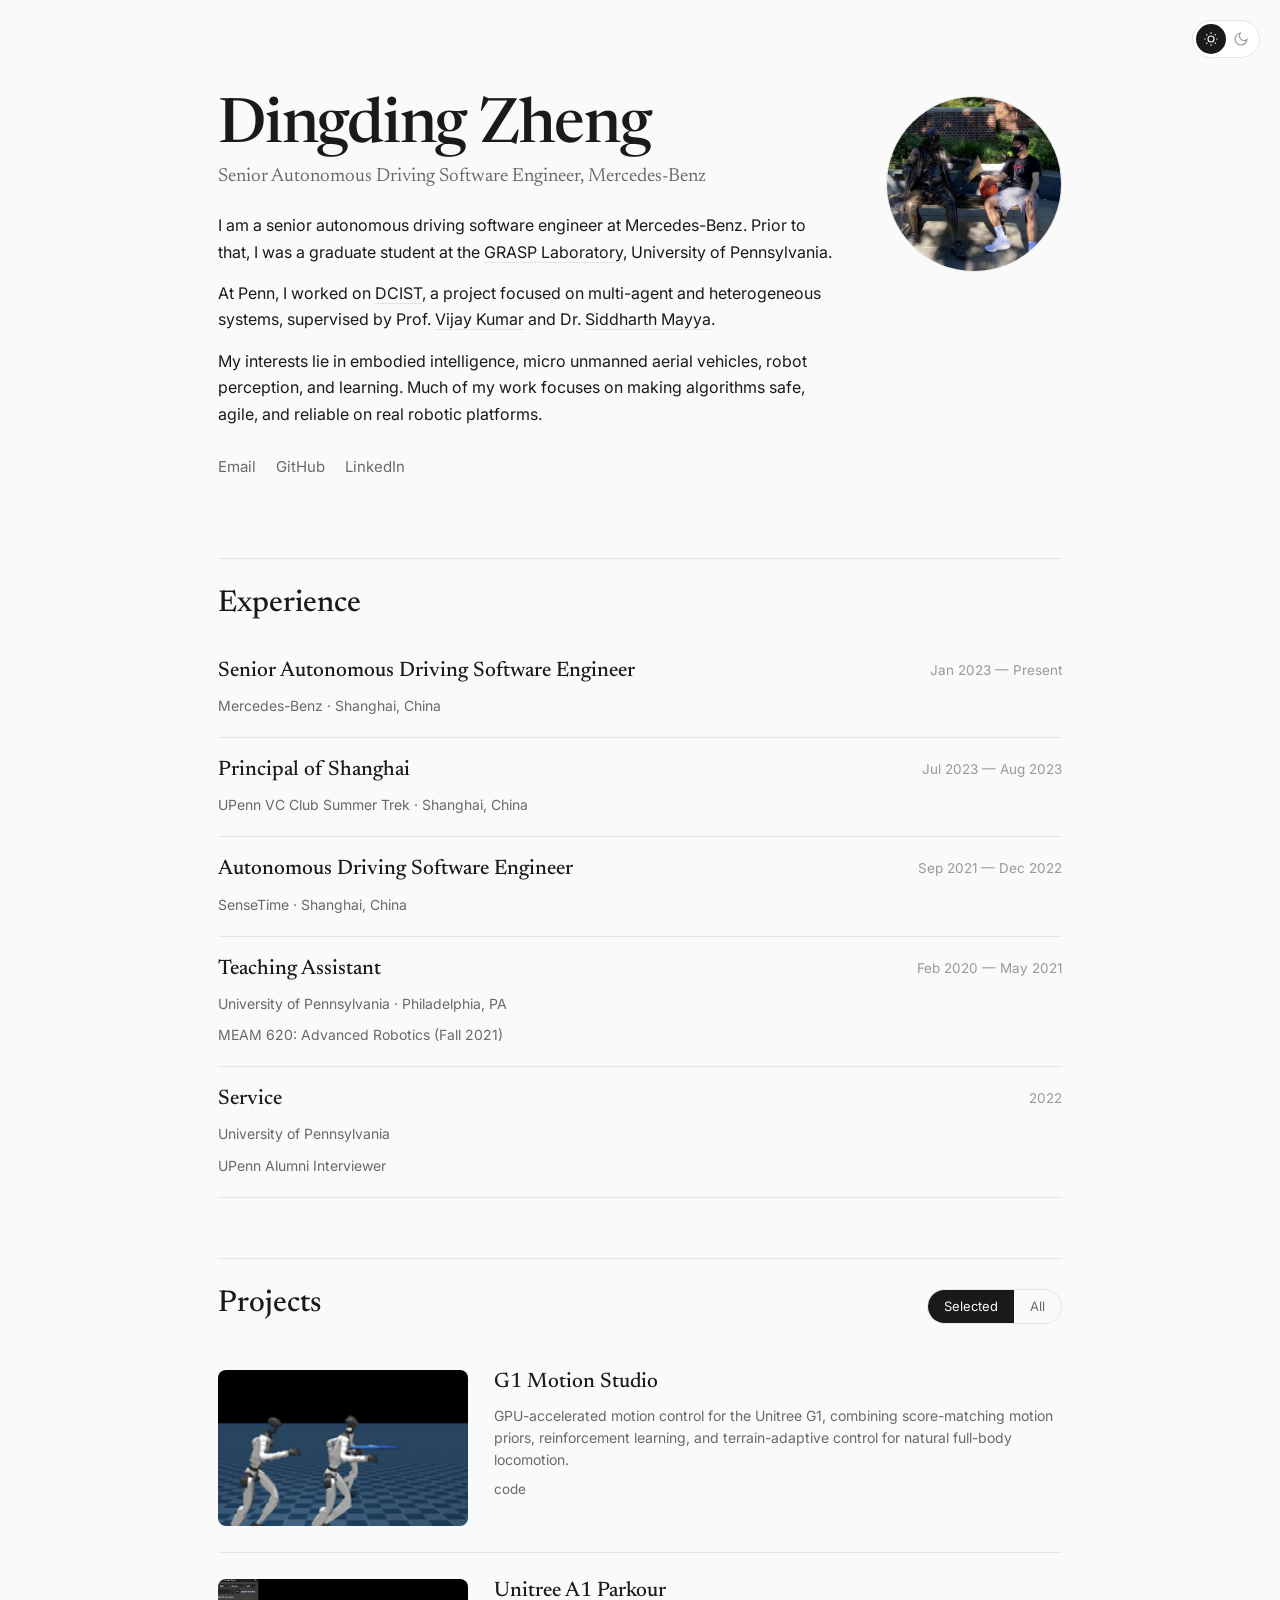
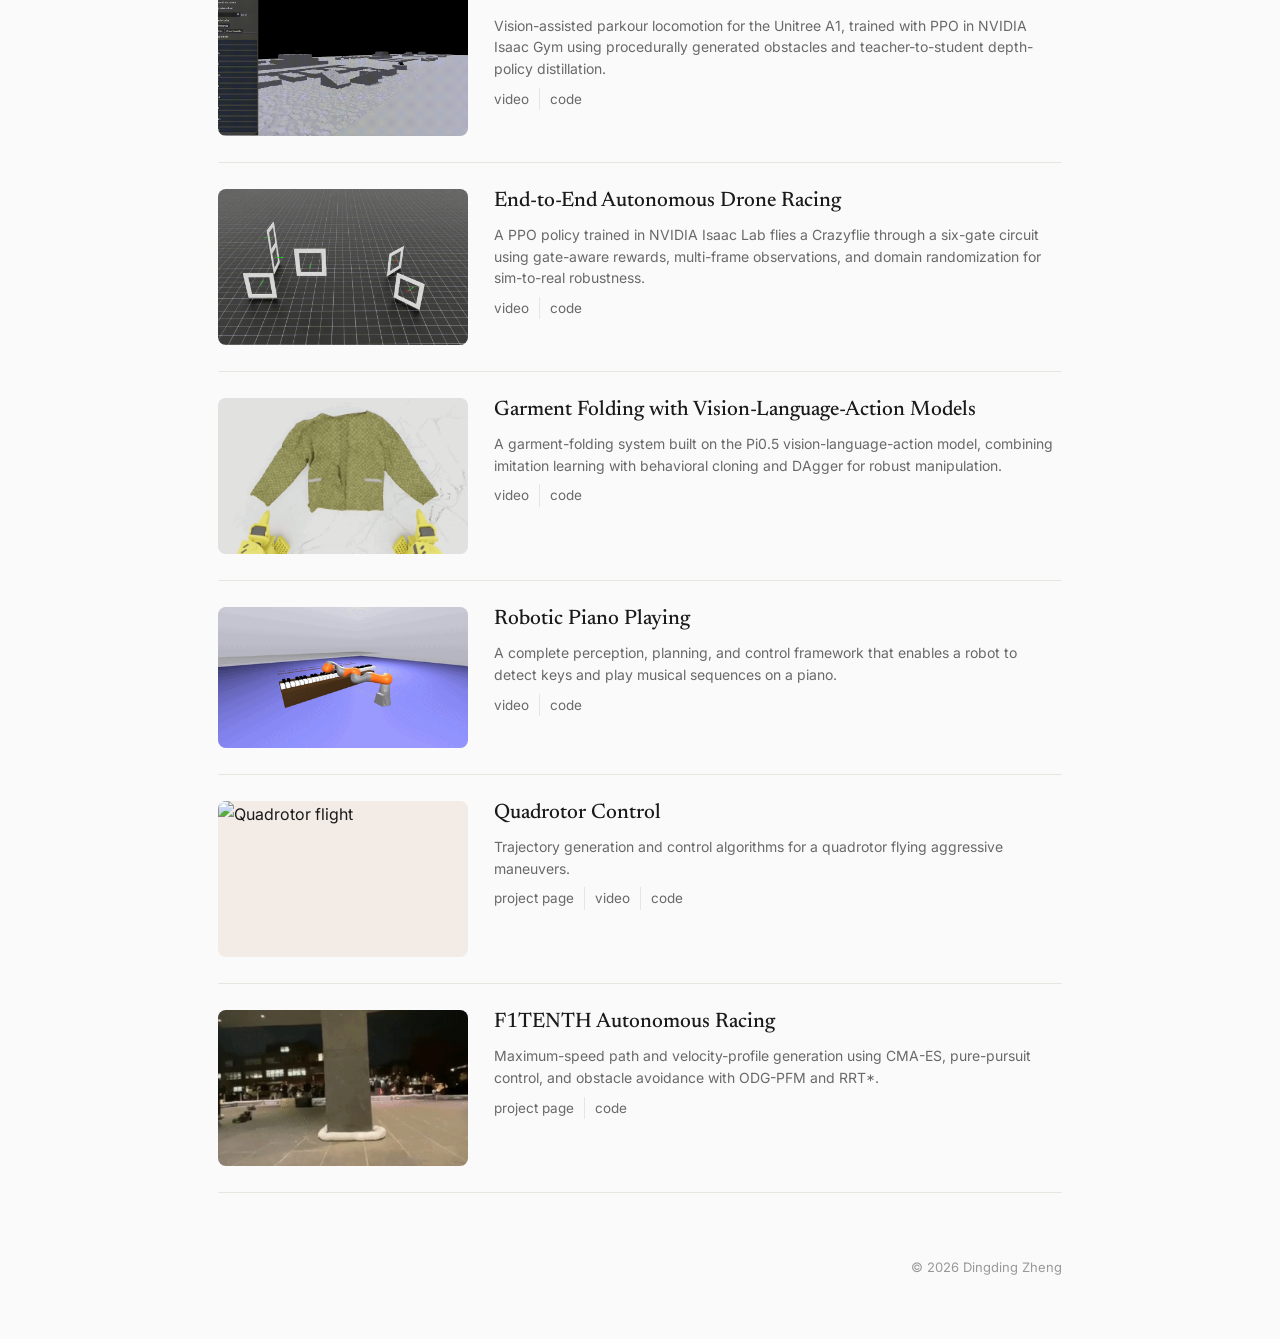
==== commit 4193eee3: "Add Unitree locomotion projects" ====
--- a/index.html
+++ b/index.html
@@ -11,6 +11,8 @@
 <article class="exp reveal"><div><h3>Teaching Assistant</h3><div class="org">University of Pennsylvania · Philadelphia, PA</div></div><div class="date">Feb 2020 — May 2021</div><p>MEAM 620: Advanced Robotics (Fall 2021)</p></article>
 <article class="exp reveal"><div><h3>Service</h3><div class="org">University of Pennsylvania</div></div><div class="date">2022</div><p>UPenn Alumni Interviewer</p></article></section>
 <section class="section"><div class="head reveal"><h2>Projects</h2><div class="toggle" role="group" aria-label="Filter projects"><button id="selectedProjects" class="active" type="button">Selected</button><button id="allProjects" type="button">All</button></div></div>
+<article class="item selected-project reveal"><img class="media" src="img/forward.gif" alt="Unitree G1 humanoid robot performing learned locomotion"><div><h3>G1 Motion Studio</h3><p>GPU-accelerated motion control for the Unitree G1, combining score-matching motion priors, reinforcement learning, and terrain-adaptive control for natural full-body locomotion.</p><div class="item-links"><a href="https://github.com/zddkjmuner/g1-motion-studio">code</a></div></div></article>
+<article class="item selected-project reveal"><img class="media" src="img/parkour.gif" alt="Unitree A1 robot navigating a parkour course"><div><h3>Unitree A1 Parkour</h3><p>Vision-assisted parkour locomotion for the Unitree A1, trained with PPO in NVIDIA Isaac Gym using procedurally generated obstacles and teacher-to-student depth-policy distillation.</p><div class="item-links"><a href="https://www.youtube.com/watch?v=rwF4HEyFXz4">video</a><a href="https://github.com/zddkjmuner/Unitree-A1-parkour">code</a></div></div></article>
 <article class="item selected-project reveal"><img class="media" src="img/rl-video-step-0.gif" alt="Autonomous drone racing"><div><h3>End-to-End Autonomous Drone Racing</h3><p>A PPO policy trained in NVIDIA Isaac Lab flies a Crazyflie through a six-gate circuit using gate-aware rewards, multi-frame observations, and domain randomization for sim-to-real robustness.</p><div class="item-links"><a href="https://www.youtube.com/watch?v=1xYDyJemZN8">video</a><a href="https://github.com/zddkjmuner/Drone-Racing-RL">code</a></div></div></article>
 <article class="item selected-project reveal"><img class="media" src="img/folding.gif" alt="Robot folding a garment"><div><h3>Garment Folding with Vision-Language-Action Models</h3><p>A garment-folding system built on the Pi0.5 vision-language-action model, combining imitation learning with behavioral cloning and DAgger for robust manipulation.</p><div class="item-links"><a href="https://www.youtube.com/shorts/rcqWCtqsj_s">video</a><a href="https://github.com/zddkjmuner/lehome-challenge">code</a></div></div></article>
 <article class="item selected-project reveal"><div class="media piano-crop"><img src="img/piano.gif" alt="Robot playing piano"></div><div><h3>Robotic Piano Playing</h3><p>A complete perception, planning, and control framework that enables a robot to detect keys and play musical sequences on a piano.</p><div class="item-links"><a href="https://www.youtube.com/watch?v=5c8CV26eAso">video</a><a href="https://github.com/zddkjmuner/pianobot">code</a></div></div></article>
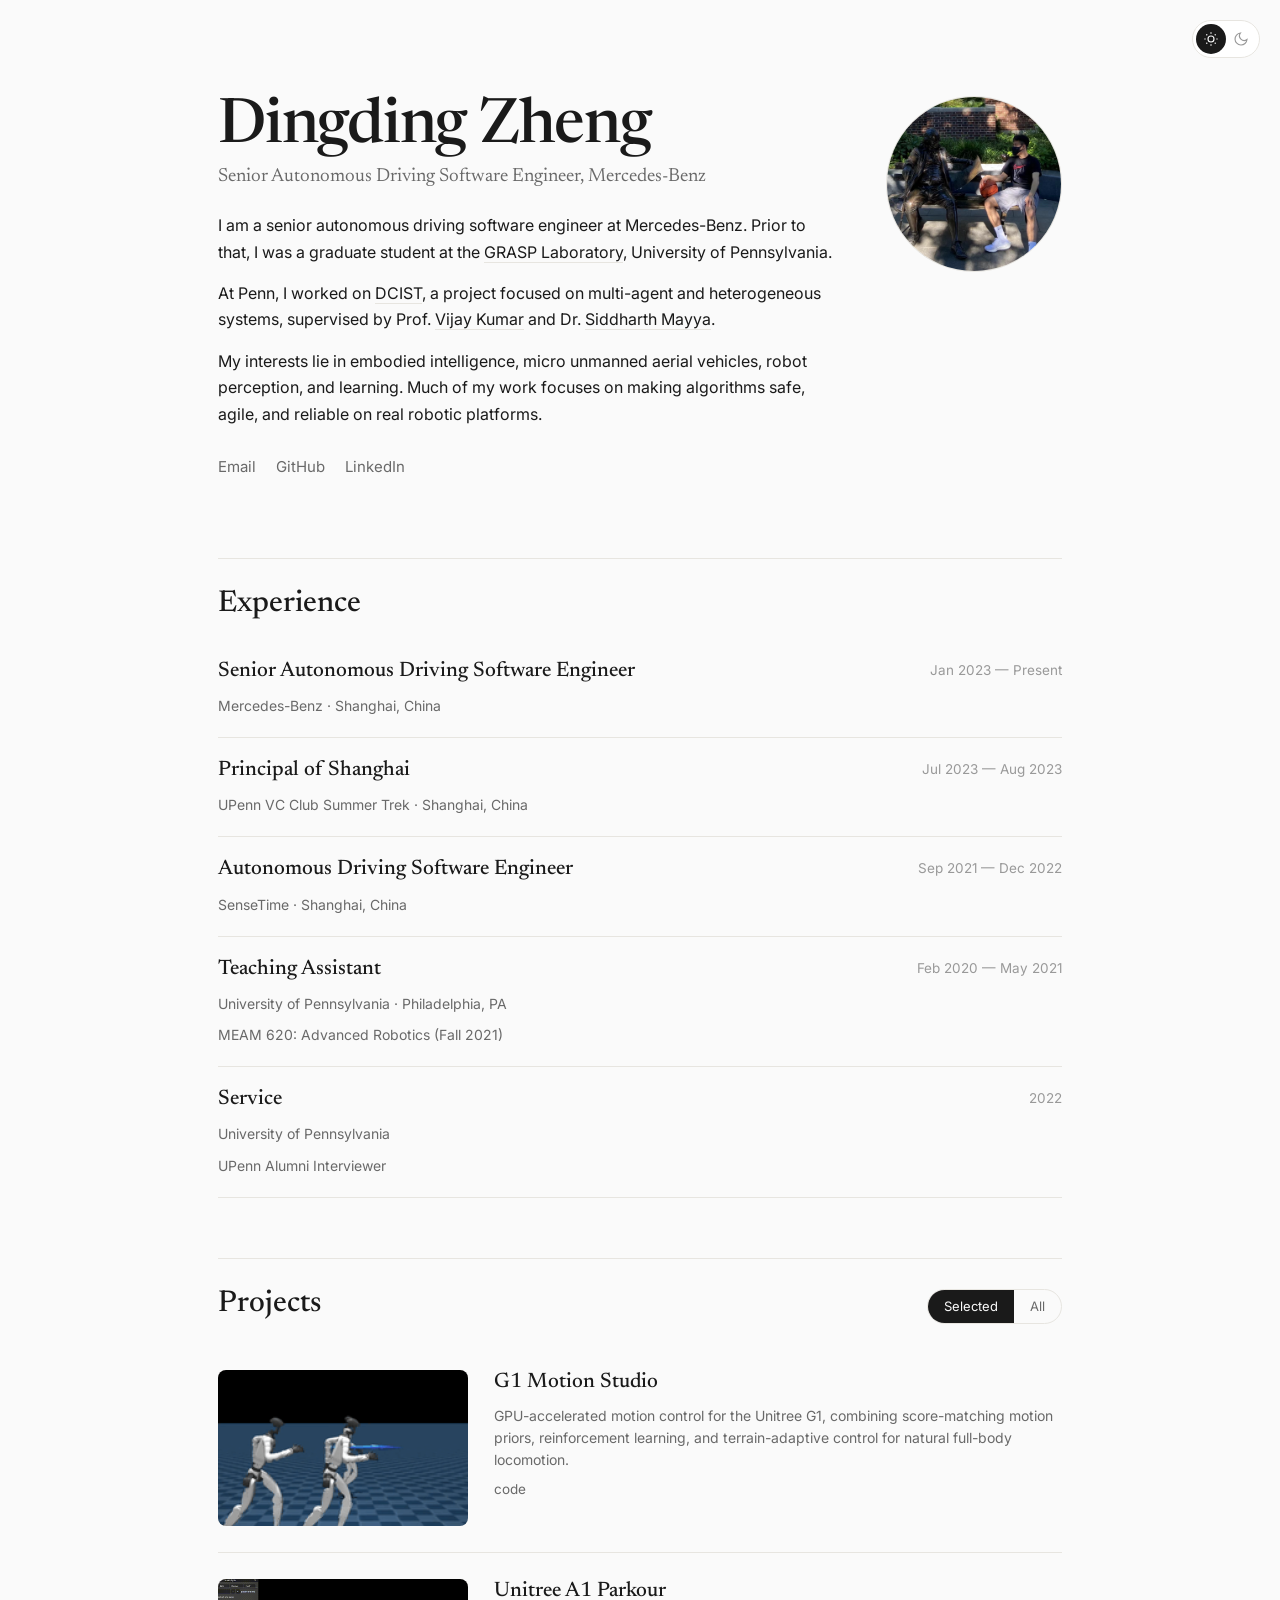
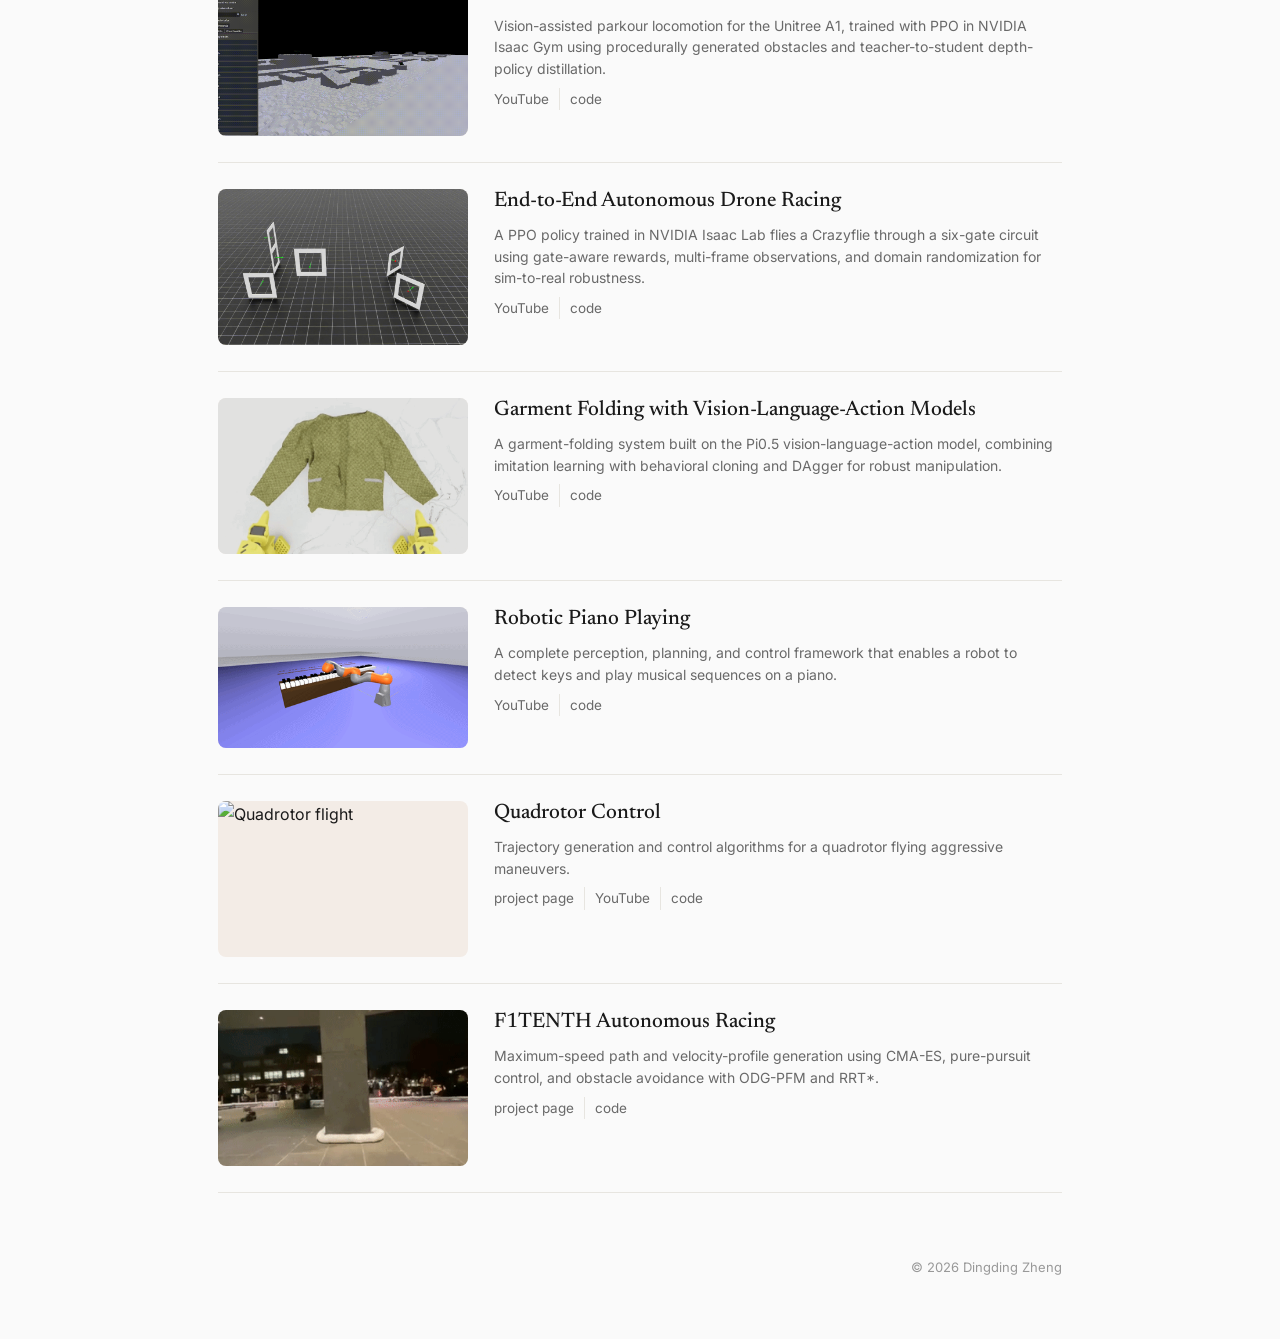
==== commit 77754b4c: "Label project videos as YouTube" ====
--- a/index.html
+++ b/index.html
@@ -12,11 +12,11 @@
 <article class="exp reveal"><div><h3>Service</h3><div class="org">University of Pennsylvania</div></div><div class="date">2022</div><p>UPenn Alumni Interviewer</p></article></section>
 <section class="section"><div class="head reveal"><h2>Projects</h2><div class="toggle" role="group" aria-label="Filter projects"><button id="selectedProjects" class="active" type="button">Selected</button><button id="allProjects" type="button">All</button></div></div>
 <article class="item selected-project reveal"><img class="media" src="img/forward.gif" alt="Unitree G1 humanoid robot performing learned locomotion"><div><h3>G1 Motion Studio</h3><p>GPU-accelerated motion control for the Unitree G1, combining score-matching motion priors, reinforcement learning, and terrain-adaptive control for natural full-body locomotion.</p><div class="item-links"><a href="https://github.com/zddkjmuner/g1-motion-studio">code</a></div></div></article>
-<article class="item selected-project reveal"><img class="media" src="img/parkour.gif" alt="Unitree A1 robot navigating a parkour course"><div><h3>Unitree A1 Parkour</h3><p>Vision-assisted parkour locomotion for the Unitree A1, trained with PPO in NVIDIA Isaac Gym using procedurally generated obstacles and teacher-to-student depth-policy distillation.</p><div class="item-links"><a href="https://www.youtube.com/watch?v=rwF4HEyFXz4">video</a><a href="https://github.com/zddkjmuner/Unitree-A1-parkour">code</a></div></div></article>
-<article class="item selected-project reveal"><img class="media" src="img/rl-video-step-0.gif" alt="Autonomous drone racing"><div><h3>End-to-End Autonomous Drone Racing</h3><p>A PPO policy trained in NVIDIA Isaac Lab flies a Crazyflie through a six-gate circuit using gate-aware rewards, multi-frame observations, and domain randomization for sim-to-real robustness.</p><div class="item-links"><a href="https://www.youtube.com/watch?v=1xYDyJemZN8">video</a><a href="https://github.com/zddkjmuner/Drone-Racing-RL">code</a></div></div></article>
-<article class="item selected-project reveal"><img class="media" src="img/folding.gif" alt="Robot folding a garment"><div><h3>Garment Folding with Vision-Language-Action Models</h3><p>A garment-folding system built on the Pi0.5 vision-language-action model, combining imitation learning with behavioral cloning and DAgger for robust manipulation.</p><div class="item-links"><a href="https://www.youtube.com/shorts/rcqWCtqsj_s">video</a><a href="https://github.com/zddkjmuner/lehome-challenge">code</a></div></div></article>
-<article class="item selected-project reveal"><div class="media piano-crop"><img src="img/piano.gif" alt="Robot playing piano"></div><div><h3>Robotic Piano Playing</h3><p>A complete perception, planning, and control framework that enables a robot to detect keys and play musical sequences on a piano.</p><div class="item-links"><a href="https://www.youtube.com/watch?v=5c8CV26eAso">video</a><a href="https://github.com/zddkjmuner/pianobot">code</a></div></div></article>
-<article class="item selected-project reveal"><img class="media" src="img/quad_clip.gif" alt="Quadrotor flight"><div><h3>Quadrotor Control</h3><p>Trajectory generation and control algorithms for a quadrotor flying aggressive maneuvers.</p><div class="item-links"><a href="https://github.com/zddkjmuner/Quadrotor-Control/blob/master/meam620-2020/proj1_1.pdf">project page</a><a href="https://youtu.be/W0gOJvOaMI8">video</a><a href="https://github.com/zddkjmuner/Quadrotor-Control">code</a></div></div></article>
+<article class="item selected-project reveal"><img class="media" src="img/parkour.gif" alt="Unitree A1 robot navigating a parkour course"><div><h3>Unitree A1 Parkour</h3><p>Vision-assisted parkour locomotion for the Unitree A1, trained with PPO in NVIDIA Isaac Gym using procedurally generated obstacles and teacher-to-student depth-policy distillation.</p><div class="item-links"><a href="https://www.youtube.com/watch?v=rwF4HEyFXz4">YouTube</a><a href="https://github.com/zddkjmuner/Unitree-A1-parkour">code</a></div></div></article>
+<article class="item selected-project reveal"><img class="media" src="img/rl-video-step-0.gif" alt="Autonomous drone racing"><div><h3>End-to-End Autonomous Drone Racing</h3><p>A PPO policy trained in NVIDIA Isaac Lab flies a Crazyflie through a six-gate circuit using gate-aware rewards, multi-frame observations, and domain randomization for sim-to-real robustness.</p><div class="item-links"><a href="https://www.youtube.com/watch?v=1xYDyJemZN8">YouTube</a><a href="https://github.com/zddkjmuner/Drone-Racing-RL">code</a></div></div></article>
+<article class="item selected-project reveal"><img class="media" src="img/folding.gif" alt="Robot folding a garment"><div><h3>Garment Folding with Vision-Language-Action Models</h3><p>A garment-folding system built on the Pi0.5 vision-language-action model, combining imitation learning with behavioral cloning and DAgger for robust manipulation.</p><div class="item-links"><a href="https://www.youtube.com/shorts/rcqWCtqsj_s">YouTube</a><a href="https://github.com/zddkjmuner/lehome-challenge">code</a></div></div></article>
+<article class="item selected-project reveal"><div class="media piano-crop"><img src="img/piano.gif" alt="Robot playing piano"></div><div><h3>Robotic Piano Playing</h3><p>A complete perception, planning, and control framework that enables a robot to detect keys and play musical sequences on a piano.</p><div class="item-links"><a href="https://www.youtube.com/watch?v=5c8CV26eAso">YouTube</a><a href="https://github.com/zddkjmuner/pianobot">code</a></div></div></article>
+<article class="item selected-project reveal"><img class="media" src="img/quad_clip.gif" alt="Quadrotor flight"><div><h3>Quadrotor Control</h3><p>Trajectory generation and control algorithms for a quadrotor flying aggressive maneuvers.</p><div class="item-links"><a href="https://github.com/zddkjmuner/Quadrotor-Control/blob/master/meam620-2020/proj1_1.pdf">project page</a><a href="https://youtu.be/W0gOJvOaMI8">YouTube</a><a href="https://github.com/zddkjmuner/Quadrotor-Control">code</a></div></div></article>
 <article class="item selected-project reveal"><img class="media" src="img/race.gif" alt="F1TENTH racing"><div><h3>F1TENTH Autonomous Racing</h3><p>Maximum-speed path and velocity-profile generation using CMA-ES, pure-pursuit control, and obstacle avoidance with ODG-PFM and RRT*.</p><div class="item-links"><a href="https://f1tenth.org/">project page</a><a href="https://github.com/zddkjmuner/Autonomous-Racing">code</a></div></div></article>
 <article class="item reveal"><img class="media" src="img/smores.JPG" alt="SMORES-EP robots"><div><h3>SMORES-EP Modular Robots</h3><p>Controller improvements, test-environment development, and topology-similarity analysis for a reconfigurable modular robot platform.</p><div class="item-links"><a href="https://www.modlabupenn.org/2016/06/18/smores-ep/">project page</a></div></div></article>
 <article class="item reveal"><img class="media" src="img/HRI_clip.gif" alt="Multi-agent HRI"><div><h3>Human–Robot Interaction in Multi-Agent Traffic</h3><p>Car dynamics and MPC-based human decision models integrated into a multi-agent environment, with robot agents trained using MADDPG and human agents modeled through social forces.</p><div class="item-links"><a href="https://github.com/zddkjmuner/HRI_Social_Force/tree/master">code</a></div></div></article>
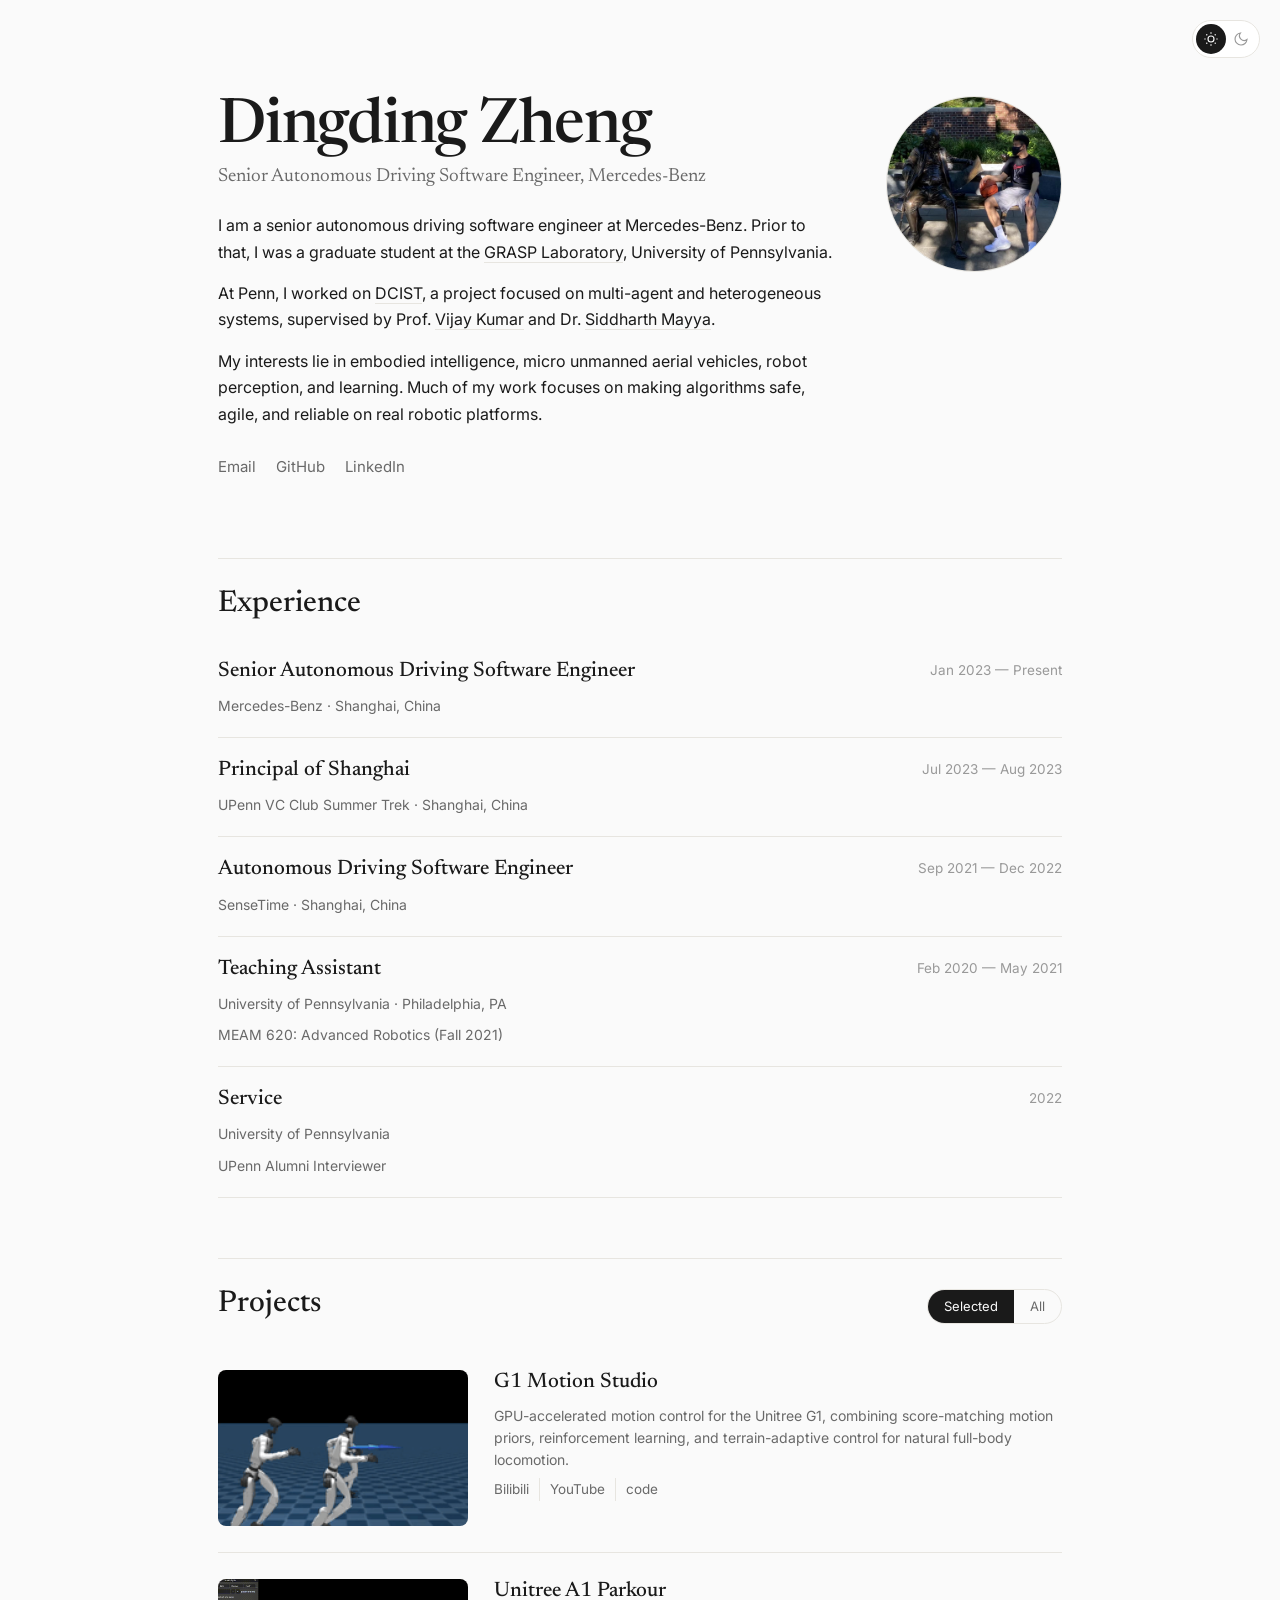
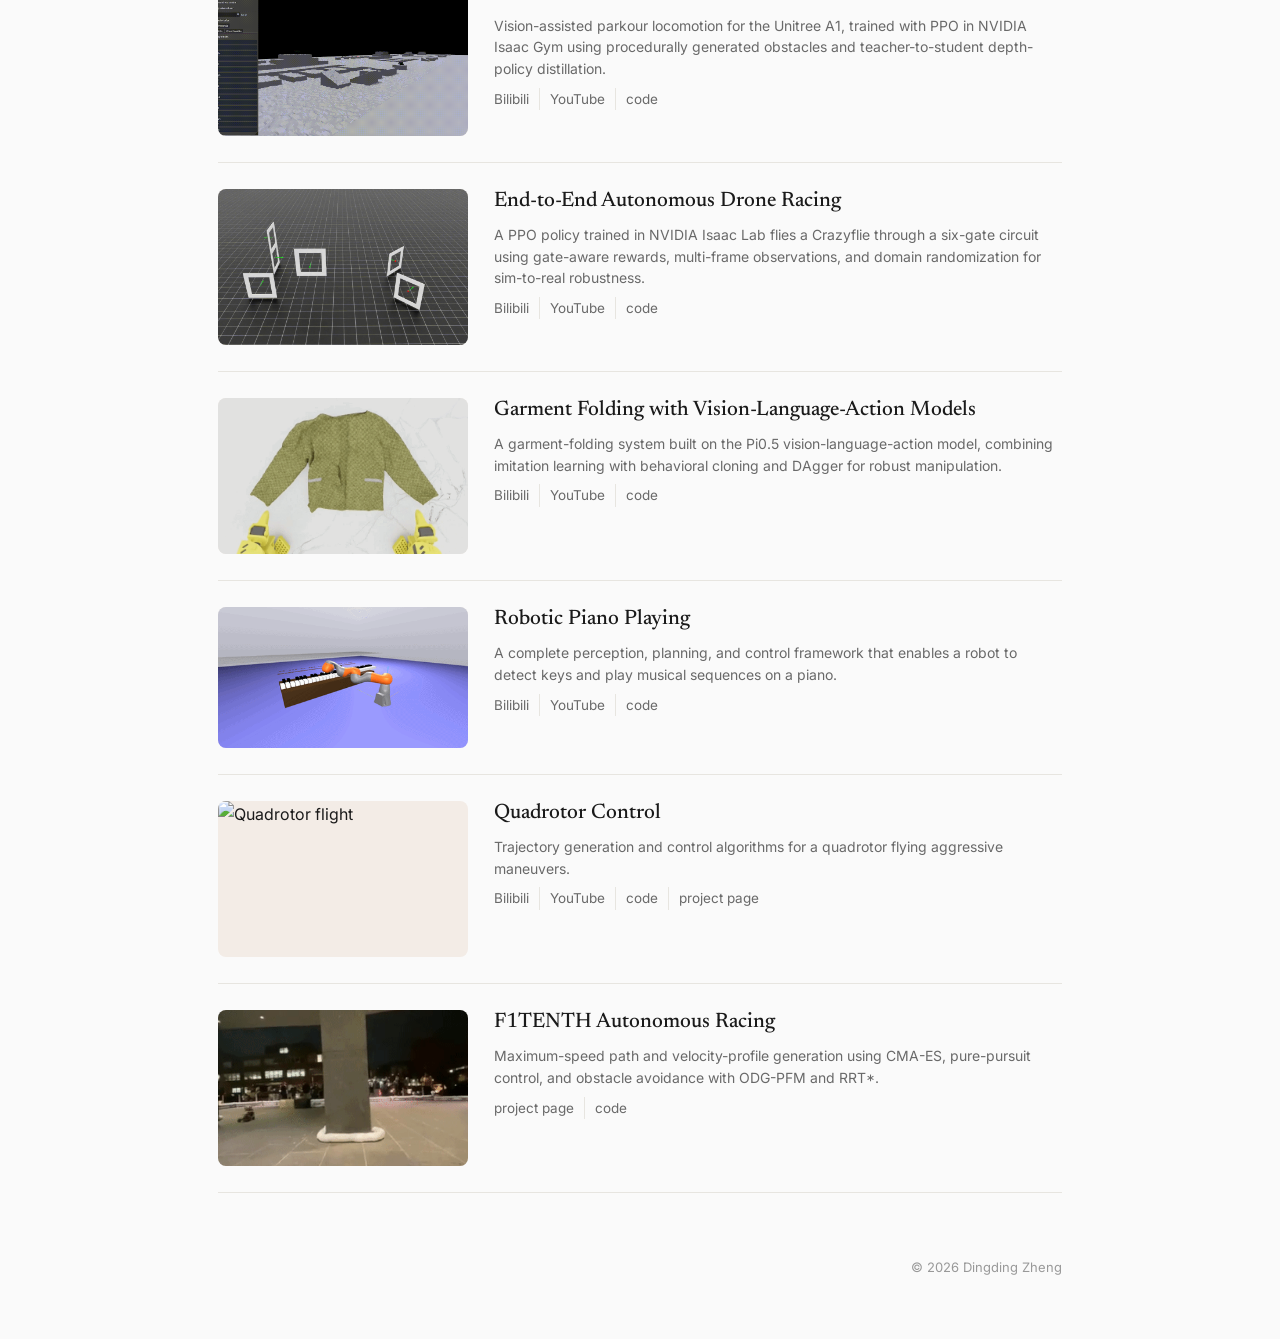
==== commit 7a616846: "Add Bilibili links to featured projects" ====
--- a/index.html
+++ b/index.html
@@ -11,12 +11,12 @@
 <article class="exp reveal"><div><h3>Teaching Assistant</h3><div class="org">University of Pennsylvania · Philadelphia, PA</div></div><div class="date">Feb 2020 — May 2021</div><p>MEAM 620: Advanced Robotics (Fall 2021)</p></article>
 <article class="exp reveal"><div><h3>Service</h3><div class="org">University of Pennsylvania</div></div><div class="date">2022</div><p>UPenn Alumni Interviewer</p></article></section>
 <section class="section"><div class="head reveal"><h2>Projects</h2><div class="toggle" role="group" aria-label="Filter projects"><button id="selectedProjects" class="active" type="button">Selected</button><button id="allProjects" type="button">All</button></div></div>
-<article class="item selected-project reveal"><img class="media" src="img/forward.gif" alt="Unitree G1 humanoid robot performing learned locomotion"><div><h3>G1 Motion Studio</h3><p>GPU-accelerated motion control for the Unitree G1, combining score-matching motion priors, reinforcement learning, and terrain-adaptive control for natural full-body locomotion.</p><div class="item-links"><a href="https://github.com/zddkjmuner/g1-motion-studio">code</a></div></div></article>
-<article class="item selected-project reveal"><img class="media" src="img/parkour.gif" alt="Unitree A1 robot navigating a parkour course"><div><h3>Unitree A1 Parkour</h3><p>Vision-assisted parkour locomotion for the Unitree A1, trained with PPO in NVIDIA Isaac Gym using procedurally generated obstacles and teacher-to-student depth-policy distillation.</p><div class="item-links"><a href="https://www.youtube.com/watch?v=rwF4HEyFXz4">YouTube</a><a href="https://github.com/zddkjmuner/Unitree-A1-parkour">code</a></div></div></article>
-<article class="item selected-project reveal"><img class="media" src="img/rl-video-step-0.gif" alt="Autonomous drone racing"><div><h3>End-to-End Autonomous Drone Racing</h3><p>A PPO policy trained in NVIDIA Isaac Lab flies a Crazyflie through a six-gate circuit using gate-aware rewards, multi-frame observations, and domain randomization for sim-to-real robustness.</p><div class="item-links"><a href="https://www.youtube.com/watch?v=1xYDyJemZN8">YouTube</a><a href="https://github.com/zddkjmuner/Drone-Racing-RL">code</a></div></div></article>
-<article class="item selected-project reveal"><img class="media" src="img/folding.gif" alt="Robot folding a garment"><div><h3>Garment Folding with Vision-Language-Action Models</h3><p>A garment-folding system built on the Pi0.5 vision-language-action model, combining imitation learning with behavioral cloning and DAgger for robust manipulation.</p><div class="item-links"><a href="https://www.youtube.com/shorts/rcqWCtqsj_s">YouTube</a><a href="https://github.com/zddkjmuner/lehome-challenge">code</a></div></div></article>
-<article class="item selected-project reveal"><div class="media piano-crop"><img src="img/piano.gif" alt="Robot playing piano"></div><div><h3>Robotic Piano Playing</h3><p>A complete perception, planning, and control framework that enables a robot to detect keys and play musical sequences on a piano.</p><div class="item-links"><a href="https://www.youtube.com/watch?v=5c8CV26eAso">YouTube</a><a href="https://github.com/zddkjmuner/pianobot">code</a></div></div></article>
-<article class="item selected-project reveal"><img class="media" src="img/quad_clip.gif" alt="Quadrotor flight"><div><h3>Quadrotor Control</h3><p>Trajectory generation and control algorithms for a quadrotor flying aggressive maneuvers.</p><div class="item-links"><a href="https://github.com/zddkjmuner/Quadrotor-Control/blob/master/meam620-2020/proj1_1.pdf">project page</a><a href="https://youtu.be/W0gOJvOaMI8">YouTube</a><a href="https://github.com/zddkjmuner/Quadrotor-Control">code</a></div></div></article>
+<article class="item selected-project reveal"><img class="media" src="img/forward.gif" alt="Unitree G1 humanoid robot performing learned locomotion"><div><h3>G1 Motion Studio</h3><p>GPU-accelerated motion control for the Unitree G1, combining score-matching motion priors, reinforcement learning, and terrain-adaptive control for natural full-body locomotion.</p><div class="item-links"><a href="https://www.bilibili.com/video/BV1UmbH6DEJZ/">Bilibili</a><a href="https://youtube.com/shorts/dXn0Wh2sH2A">YouTube</a><a href="https://github.com/zddkjmuner/g1-motion-studio">code</a></div></div></article>
+<article class="item selected-project reveal"><img class="media" src="img/parkour.gif" alt="Unitree A1 robot navigating a parkour course"><div><h3>Unitree A1 Parkour</h3><p>Vision-assisted parkour locomotion for the Unitree A1, trained with PPO in NVIDIA Isaac Gym using procedurally generated obstacles and teacher-to-student depth-policy distillation.</p><div class="item-links"><a href="https://www.bilibili.com/video/BV1U2bH6HES3/">Bilibili</a><a href="https://youtu.be/rwF4HEyFXz4">YouTube</a><a href="https://github.com/zddkjmuner/Unitree-A1-parkour">code</a></div></div></article>
+<article class="item selected-project reveal"><img class="media" src="img/rl-video-step-0.gif" alt="Autonomous drone racing"><div><h3>End-to-End Autonomous Drone Racing</h3><p>A PPO policy trained in NVIDIA Isaac Lab flies a Crazyflie through a six-gate circuit using gate-aware rewards, multi-frame observations, and domain randomization for sim-to-real robustness.</p><div class="item-links"><a href="https://www.bilibili.com/video/BV1U2bH6HEDU/">Bilibili</a><a href="https://www.youtube.com/watch?v=1xYDyJemZN8">YouTube</a><a href="https://github.com/zddkjmuner/Drone-Racing-RL">code</a></div></div></article>
+<article class="item selected-project reveal"><img class="media" src="img/folding.gif" alt="Robot folding a garment"><div><h3>Garment Folding with Vision-Language-Action Models</h3><p>A garment-folding system built on the Pi0.5 vision-language-action model, combining imitation learning with behavioral cloning and DAgger for robust manipulation.</p><div class="item-links"><a href="https://www.bilibili.com/video/BV1S2bH6HEGv/">Bilibili</a><a href="https://www.youtube.com/shorts/rcqWCtqsj_s">YouTube</a><a href="https://github.com/zddkjmuner/lehome-challenge">code</a></div></div></article>
+<article class="item selected-project reveal"><div class="media piano-crop"><img src="img/piano.gif" alt="Robot playing piano"></div><div><h3>Robotic Piano Playing</h3><p>A complete perception, planning, and control framework that enables a robot to detect keys and play musical sequences on a piano.</p><div class="item-links"><a href="https://www.bilibili.com/video/BV1gybH69EAw/">Bilibili</a><a href="https://www.youtube.com/watch?v=5c8CV26eAso">YouTube</a><a href="https://github.com/zddkjmuner/pianobot">code</a></div></div></article>
+<article class="item selected-project reveal"><img class="media" src="img/quad_clip.gif" alt="Quadrotor flight"><div><h3>Quadrotor Control</h3><p>Trajectory generation and control algorithms for a quadrotor flying aggressive maneuvers.</p><div class="item-links"><a href="https://www.bilibili.com/video/BV1Z8bH6AEAp/">Bilibili</a><a href="https://youtu.be/W0gOJvOaMI8">YouTube</a><a href="https://github.com/zddkjmuner/Quadrotor-Control">code</a><a href="https://github.com/zddkjmuner/Quadrotor-Control/blob/master/meam620-2020/proj1_1.pdf">project page</a></div></div></article>
 <article class="item selected-project reveal"><img class="media" src="img/race.gif" alt="F1TENTH racing"><div><h3>F1TENTH Autonomous Racing</h3><p>Maximum-speed path and velocity-profile generation using CMA-ES, pure-pursuit control, and obstacle avoidance with ODG-PFM and RRT*.</p><div class="item-links"><a href="https://f1tenth.org/">project page</a><a href="https://github.com/zddkjmuner/Autonomous-Racing">code</a></div></div></article>
 <article class="item reveal"><img class="media" src="img/smores.JPG" alt="SMORES-EP robots"><div><h3>SMORES-EP Modular Robots</h3><p>Controller improvements, test-environment development, and topology-similarity analysis for a reconfigurable modular robot platform.</p><div class="item-links"><a href="https://www.modlabupenn.org/2016/06/18/smores-ep/">project page</a></div></div></article>
 <article class="item reveal"><img class="media" src="img/HRI_clip.gif" alt="Multi-agent HRI"><div><h3>Human–Robot Interaction in Multi-Agent Traffic</h3><p>Car dynamics and MPC-based human decision models integrated into a multi-agent environment, with robot agents trained using MADDPG and human agents modeled through social forces.</p><div class="item-links"><a href="https://github.com/zddkjmuner/HRI_Social_Force/tree/master">code</a></div></div></article>
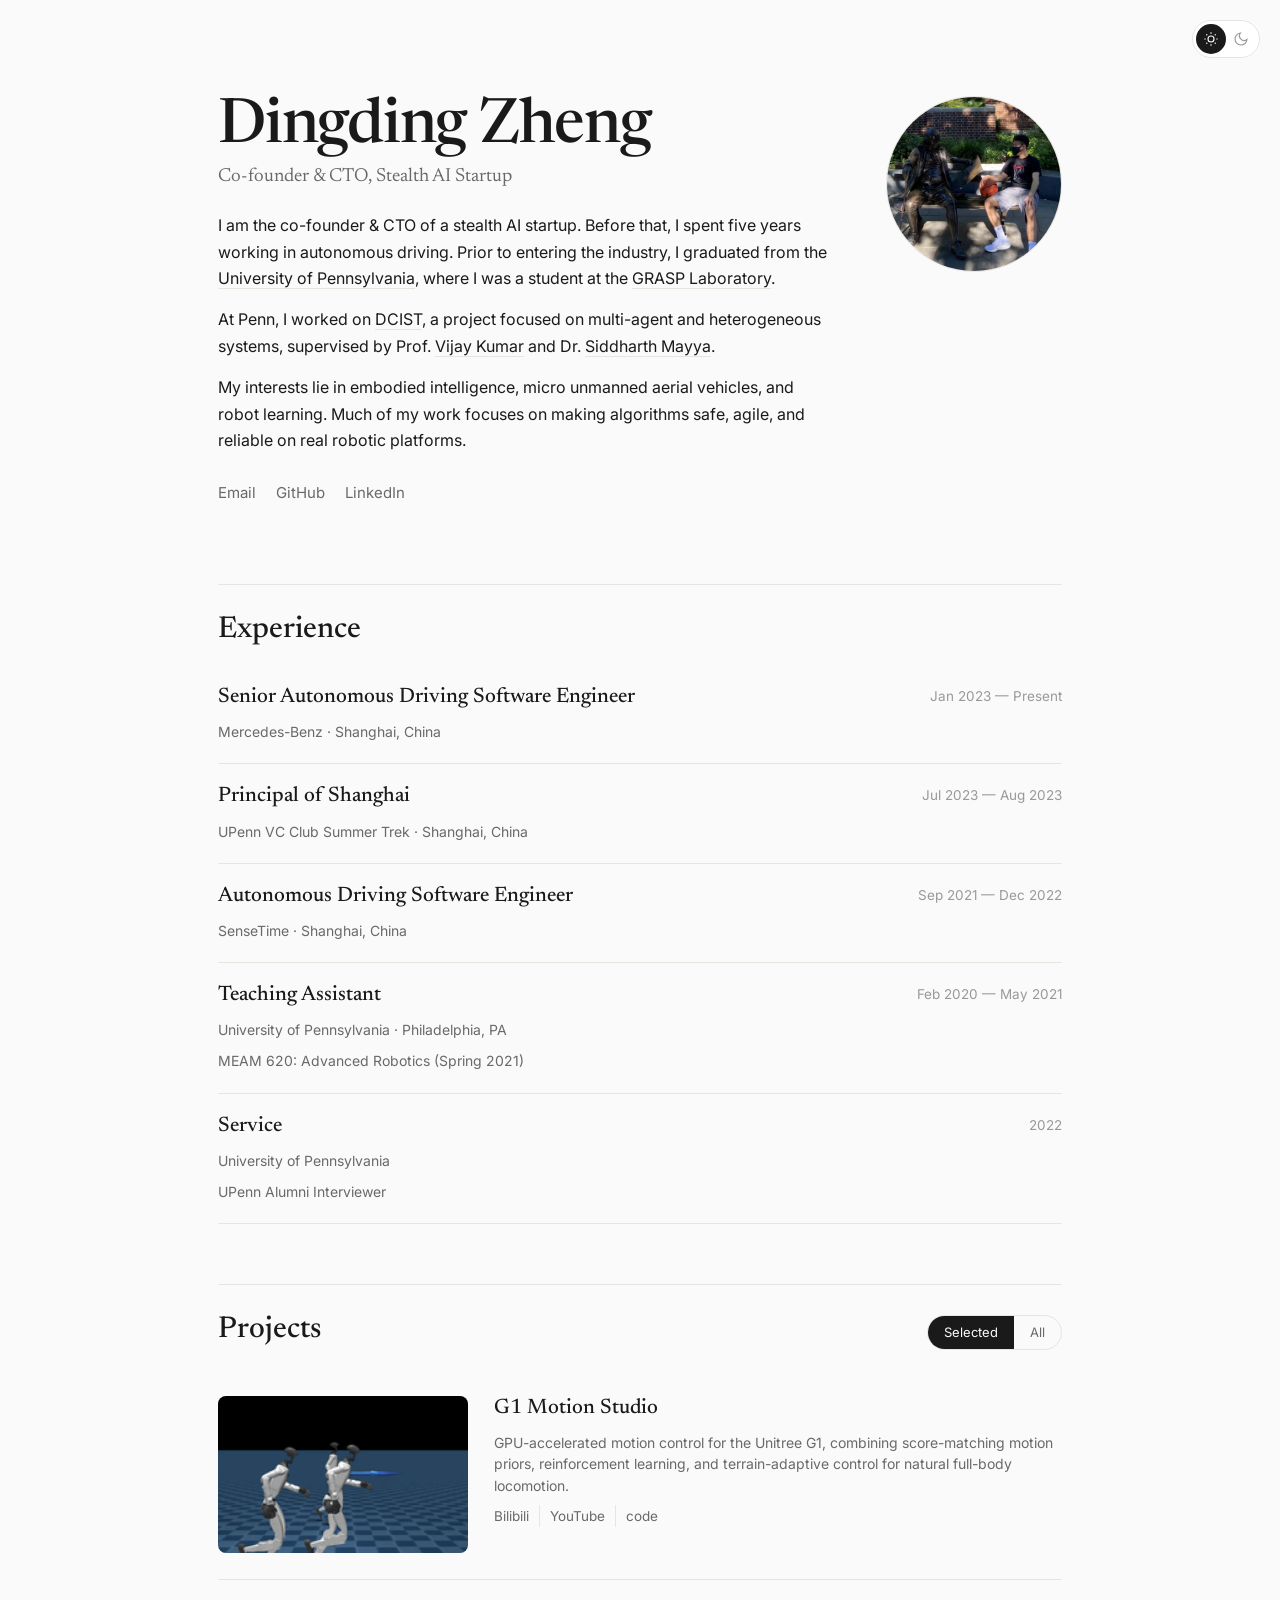
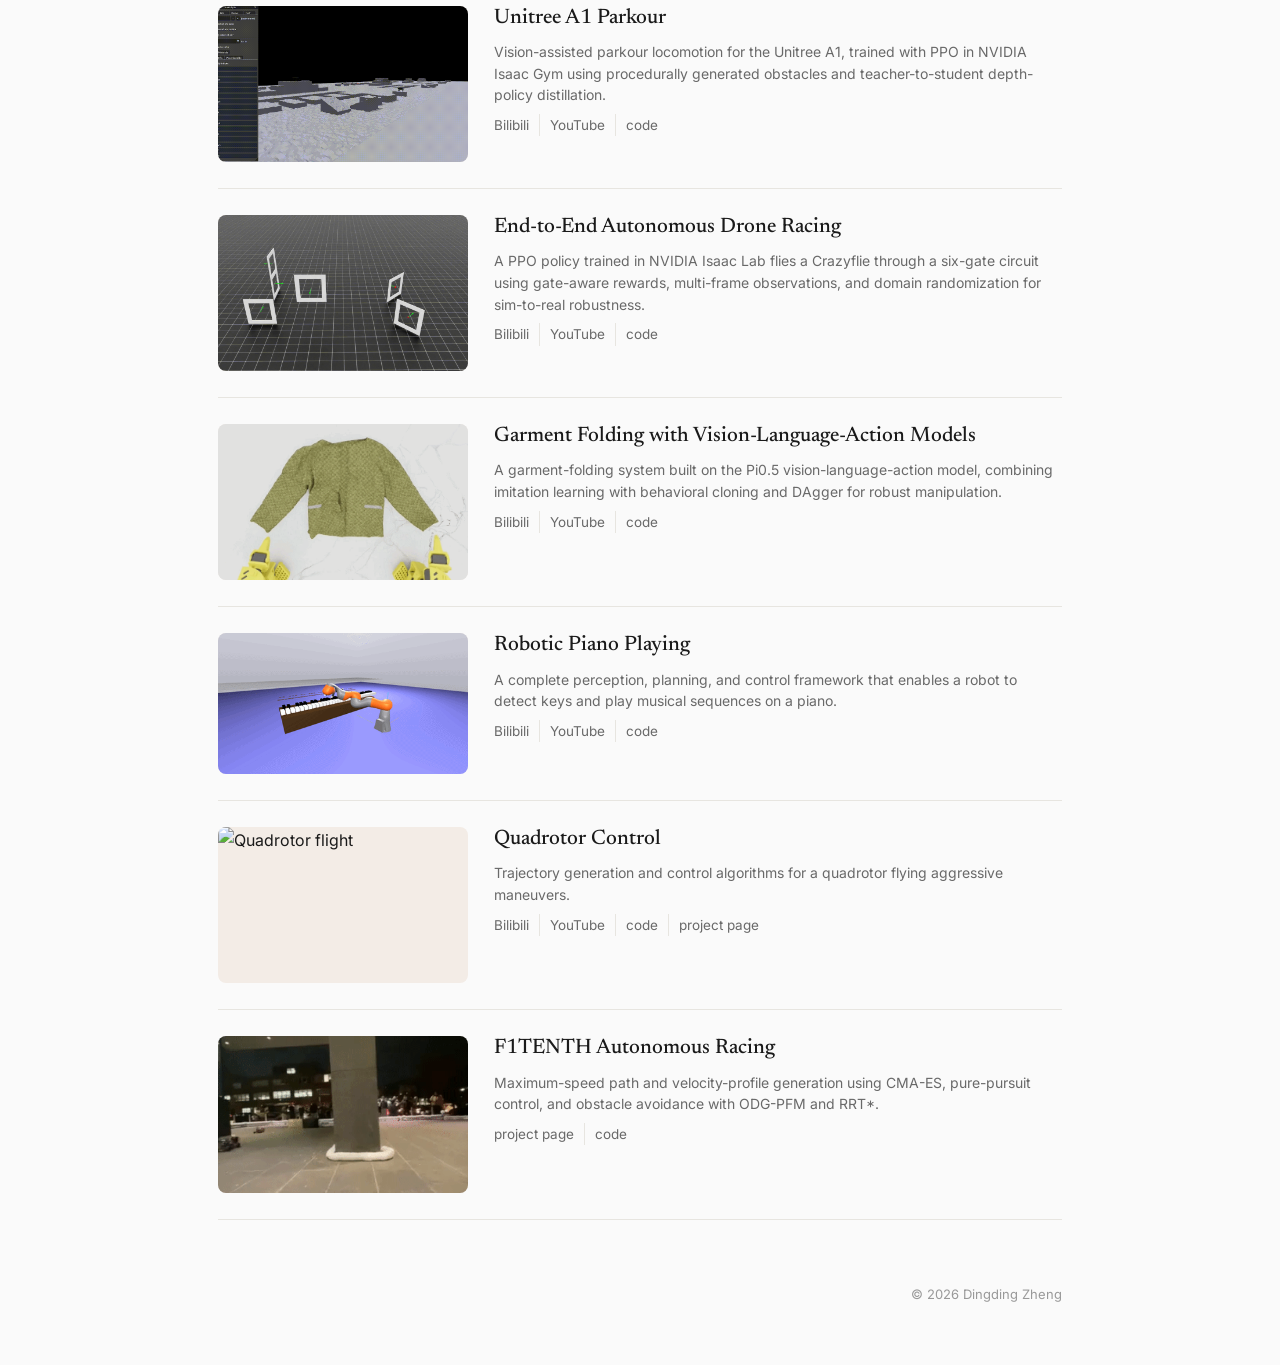
==== commit 8761c928: "intro" ====
--- a/index.html
+++ b/index.html
@@ -3,12 +3,12 @@
 .piano-crop{aspect-ratio:16/9;overflow:hidden}.piano-crop img{display:block;width:200%;height:100%;object-fit:fill}
 </style><noscript><style>.reveal{opacity:1!important;transform:none!important}.theme{display:none}</style></noscript></head><body>
 <div class="theme" role="group" aria-label="Color theme"><button id="light" aria-label="Light mode"><svg viewBox="0 0 24 24" fill="none" stroke="currentColor" stroke-width="1.7"><circle cx="12" cy="12" r="4.5"/><path d="M12 2v2M12 20v2M2 12h2M20 12h2M5 5l1.4 1.4M17.6 17.6 19 19M5 19l1.4-1.4M17.6 6.4 19 5"/></svg></button><button id="dark" aria-label="Dark mode"><svg viewBox="0 0 24 24" fill="none" stroke="currentColor" stroke-width="1.7"><path d="M21 12.8A9 9 0 1 1 11.2 3 7 7 0 0 0 21 12.8z"/></svg></button></div>
-<main class="wrap"><header class="hero reveal"><div><h1>Dingding Zheng</h1><p class="role">Senior Autonomous Driving Software Engineer, Mercedes-Benz</p><div class="bio"><p>I am a senior autonomous driving software engineer at Mercedes-Benz. Prior to that, I was a graduate student at the <a href="https://www.grasp.upenn.edu/">GRASP Laboratory</a>, University of Pennsylvania.</p><p>At Penn, I worked on <a href="https://www.dcist-cra.org/">DCIST</a>, a project focused on multi-agent and heterogeneous systems, supervised by Prof. <a href="https://www.kumarrobotics.org/">Vijay Kumar</a> and Dr. <a href="https://www.sidmayya.com/">Siddharth Mayya</a>.</p><p>My interests lie in embodied intelligence, micro unmanned aerial vehicles, robot perception, and learning. Much of my work focuses on making algorithms safe, agile, and reliable on real robotic platforms.</p></div><nav class="links" aria-label="Personal links"><a href="mailto:zddkj@alumni.upenn.edu">Email</a><a href="https://github.com/zddkjmuner">GitHub</a><a href="https://www.linkedin.com/in/dingding-zheng-354a21177/">LinkedIn</a><!-- <a href="data/ZDD_CV.pdf">CV</a> --><!-- Scholar and Twitter are hidden until matching profiles are available. --></nav></div><img class="portrait" src="img/zdd.jpeg" alt="Portrait of Dingding Zheng"></header>
+<main class="wrap"><header class="hero reveal"><div><h1>Dingding Zheng</h1><p class="role">Co-founder &amp; CTO, Stealth AI Startup</p><div class="bio"><p>I am the co-founder &amp; CTO of a stealth AI startup. Before that, I spent five years working in autonomous driving. Prior to entering the industry, I graduated from the <a href="https://www.upenn.edu/">University of Pennsylvania</a>, where I was a student at the <a href="https://www.grasp.upenn.edu/people/dingding-zheng/">GRASP Laboratory</a>.</p><p>At Penn, I worked on <a href="https://www.dcist-cra.org/">DCIST</a>, a project focused on multi-agent and heterogeneous systems, supervised by Prof. <a href="https://www.kumarrobotics.org/">Vijay Kumar</a> and Dr. <a href="https://www.sidmayya.com/">Siddharth Mayya</a>.</p><p>My interests lie in embodied intelligence, micro unmanned aerial vehicles, and robot learning. Much of my work focuses on making algorithms safe, agile, and reliable on real robotic platforms.</p></div><nav class="links" aria-label="Personal links"><a href="mailto:zddkj@alumni.upenn.edu">Email</a><a href="https://github.com/zddkjmuner">GitHub</a><a href="https://www.linkedin.com/in/dingding-zheng-354a21177/">LinkedIn</a><!-- <a href="data/ZDD_CV.pdf">CV</a> --><!-- Scholar and Twitter are hidden until matching profiles are available. --></nav></div><img class="portrait" src="img/zdd.jpeg" alt="Portrait of Dingding Zheng"></header>
 <section class="section"><div class="head reveal"><h2>Experience</h2></div>
 <article class="exp reveal"><div><h3>Senior Autonomous Driving Software Engineer</h3><div class="org">Mercedes-Benz · Shanghai, China</div></div><div class="date">Jan 2023 — Present</div></article>
 <article class="exp reveal"><div><h3>Principal of Shanghai</h3><div class="org">UPenn VC Club Summer Trek · Shanghai, China</div></div><div class="date">Jul 2023 — Aug 2023</div></article>
 <article class="exp reveal"><div><h3>Autonomous Driving Software Engineer</h3><div class="org">SenseTime · Shanghai, China</div></div><div class="date">Sep 2021 — Dec 2022</div></article>
-<article class="exp reveal"><div><h3>Teaching Assistant</h3><div class="org">University of Pennsylvania · Philadelphia, PA</div></div><div class="date">Feb 2020 — May 2021</div><p>MEAM 620: Advanced Robotics (Fall 2021)</p></article>
+<article class="exp reveal"><div><h3>Teaching Assistant</h3><div class="org">University of Pennsylvania · Philadelphia, PA</div></div><div class="date">Feb 2020 — May 2021</div><p>MEAM 620: Advanced Robotics (Spring 2021)</p></article>
 <article class="exp reveal"><div><h3>Service</h3><div class="org">University of Pennsylvania</div></div><div class="date">2022</div><p>UPenn Alumni Interviewer</p></article></section>
 <section class="section"><div class="head reveal"><h2>Projects</h2><div class="toggle" role="group" aria-label="Filter projects"><button id="selectedProjects" class="active" type="button">Selected</button><button id="allProjects" type="button">All</button></div></div>
 <article class="item selected-project reveal"><img class="media" src="img/forward.gif" alt="Unitree G1 humanoid robot performing learned locomotion"><div><h3>G1 Motion Studio</h3><p>GPU-accelerated motion control for the Unitree G1, combining score-matching motion priors, reinforcement learning, and terrain-adaptive control for natural full-body locomotion.</p><div class="item-links"><a href="https://www.bilibili.com/video/BV1UmbH6DEJZ/">Bilibili</a><a href="https://youtube.com/shorts/dXn0Wh2sH2A">YouTube</a><a href="https://github.com/zddkjmuner/g1-motion-studio">code</a></div></div></article>
